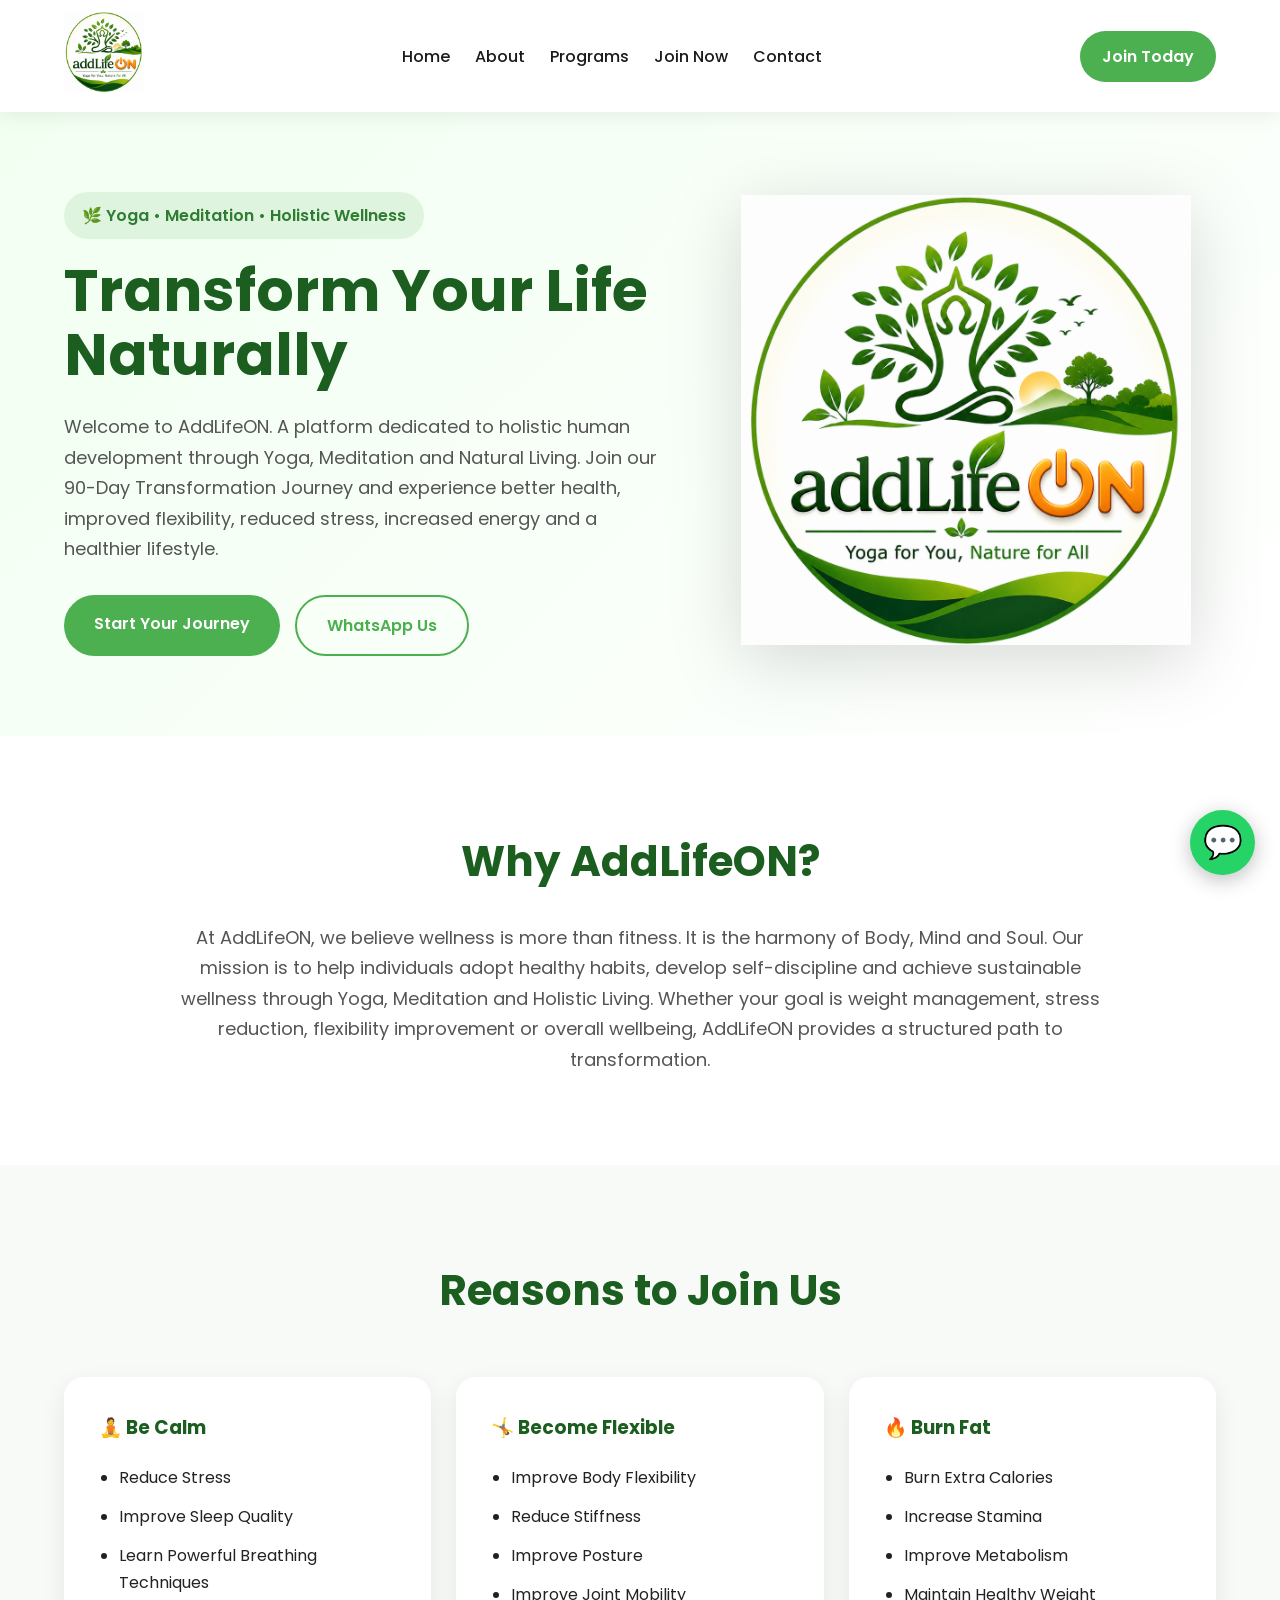
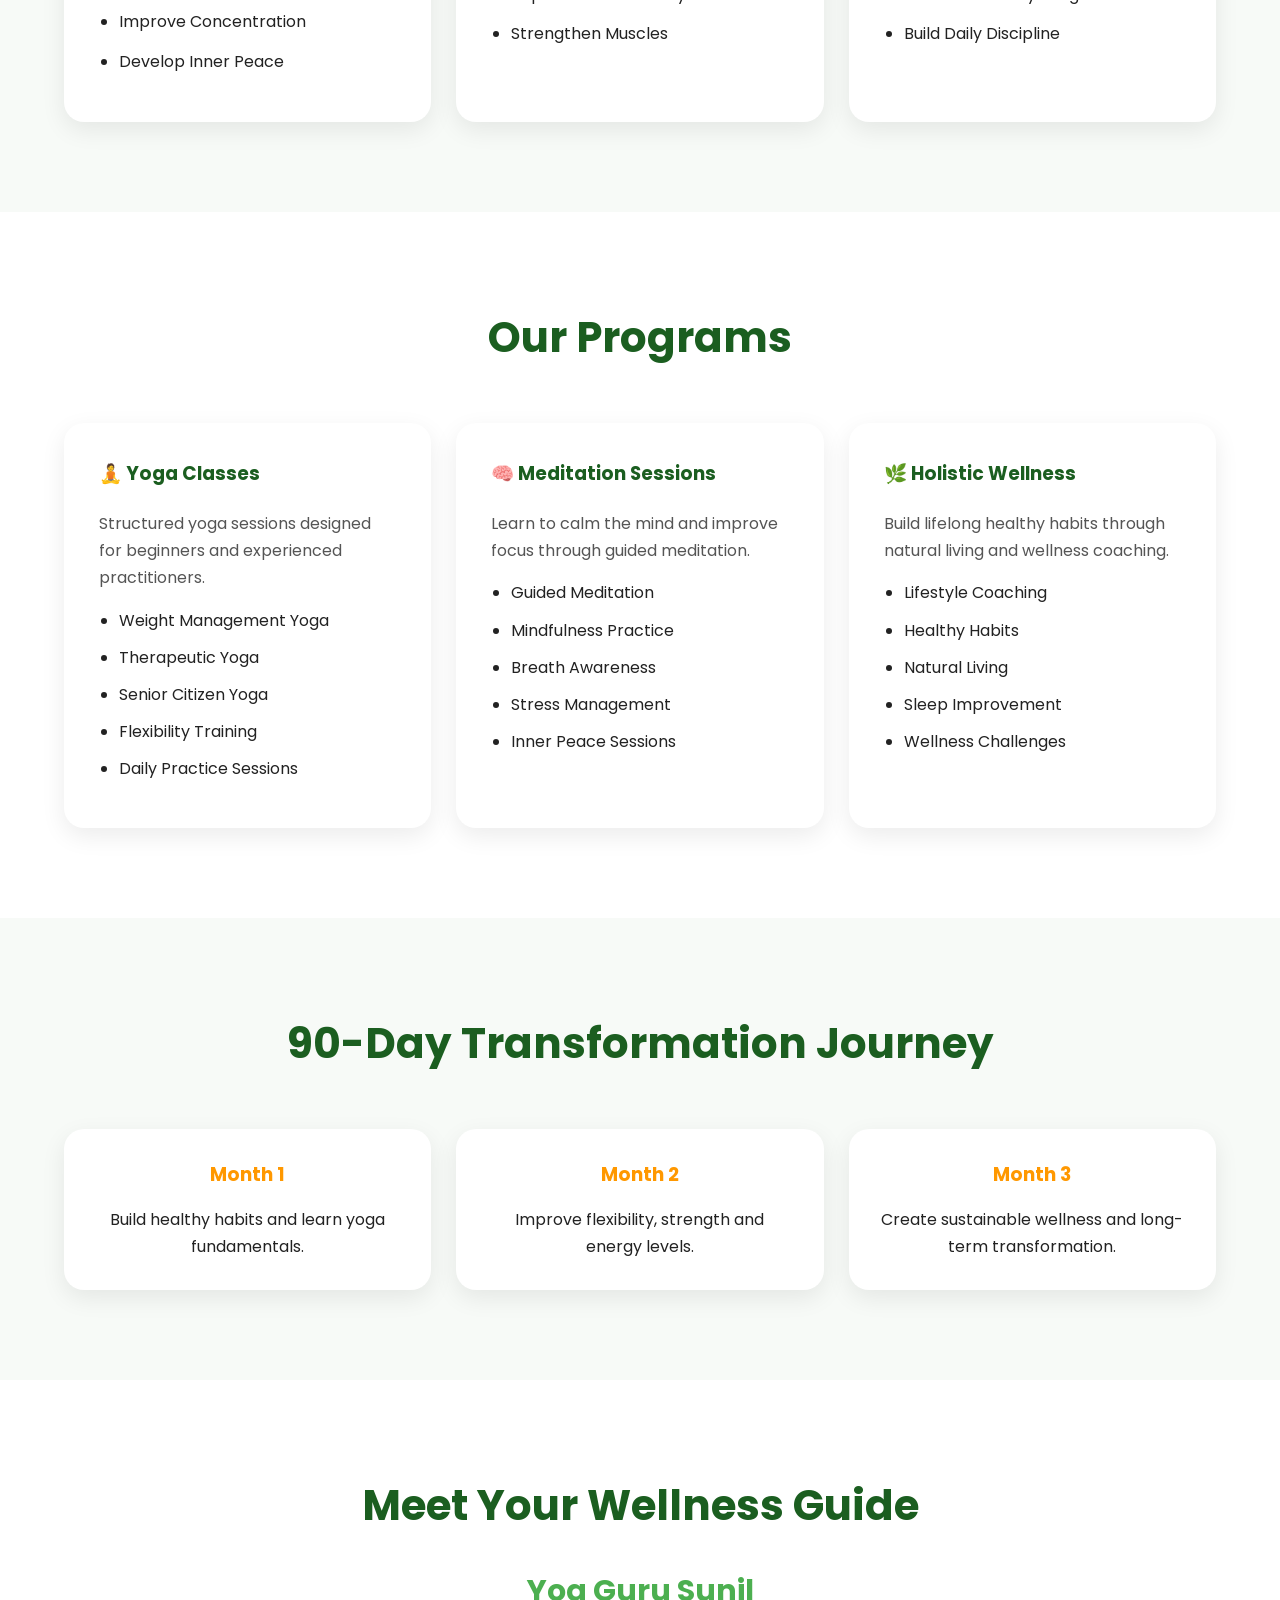
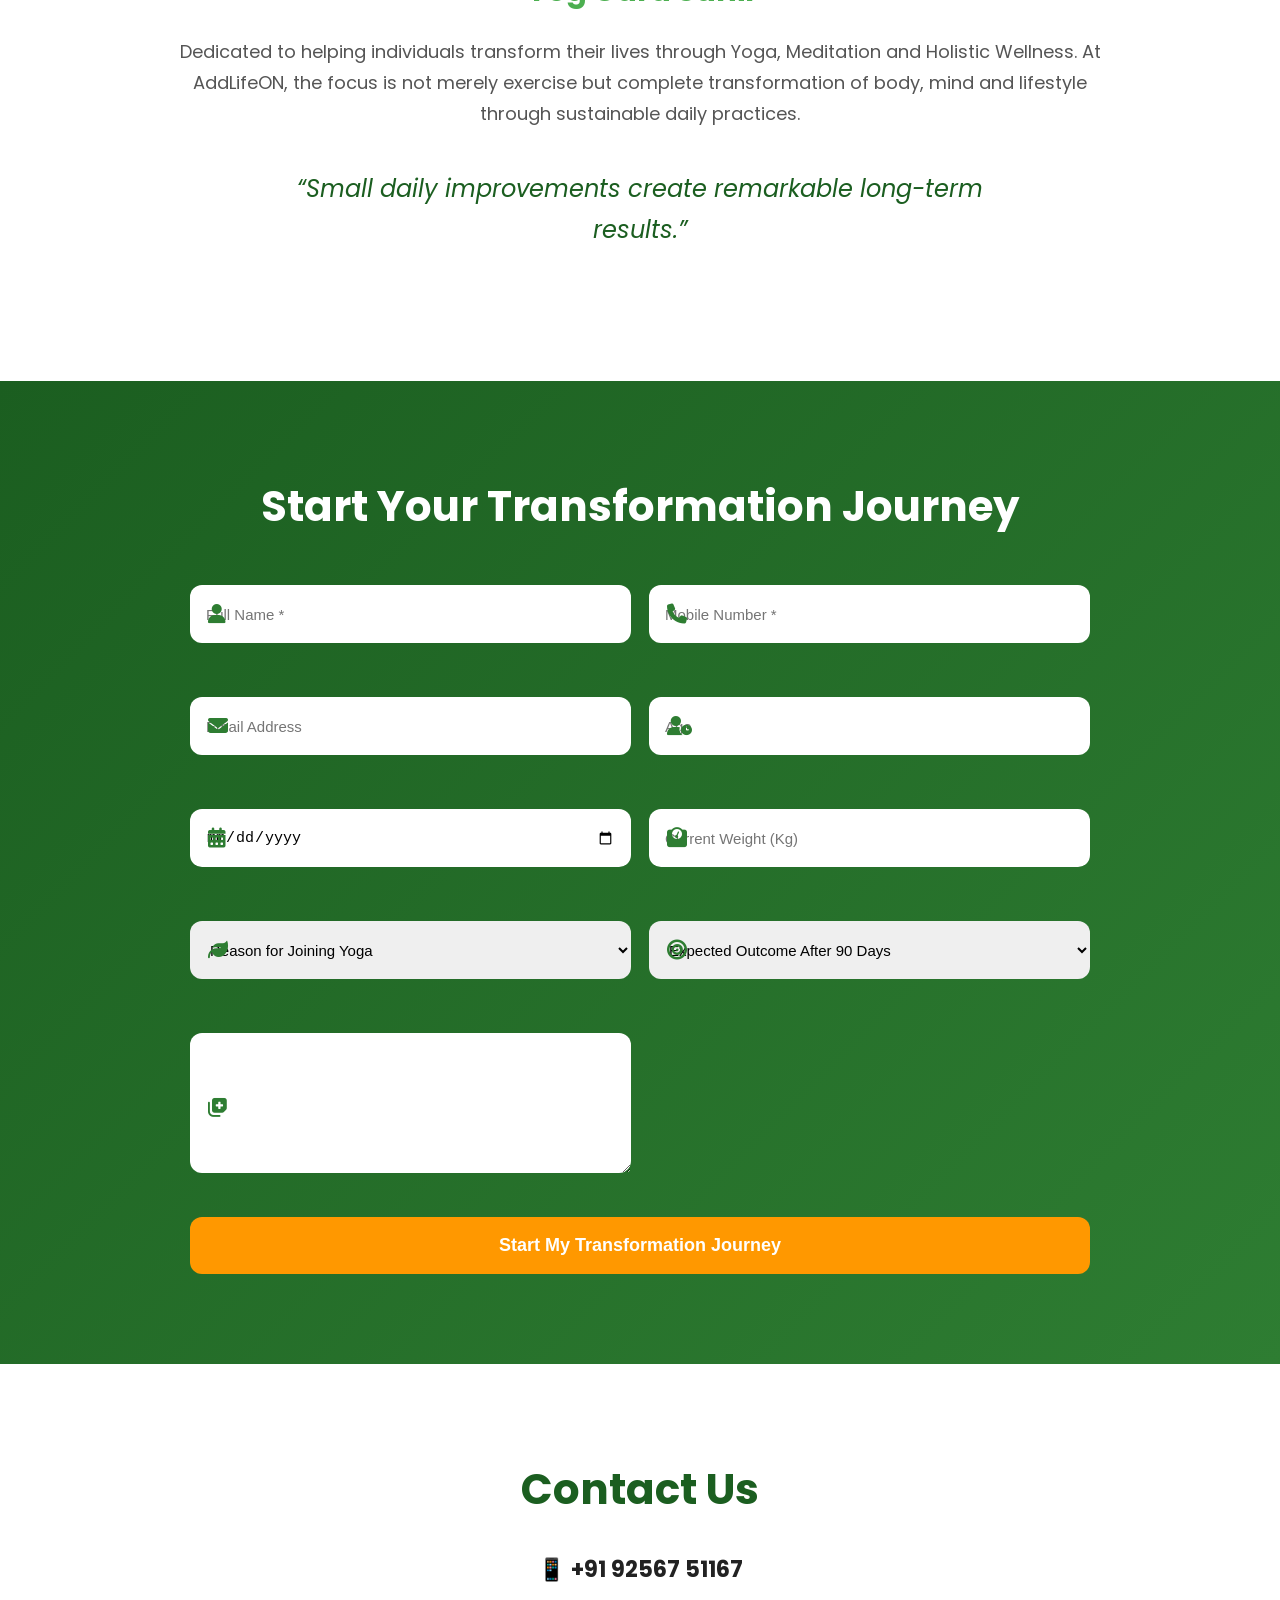
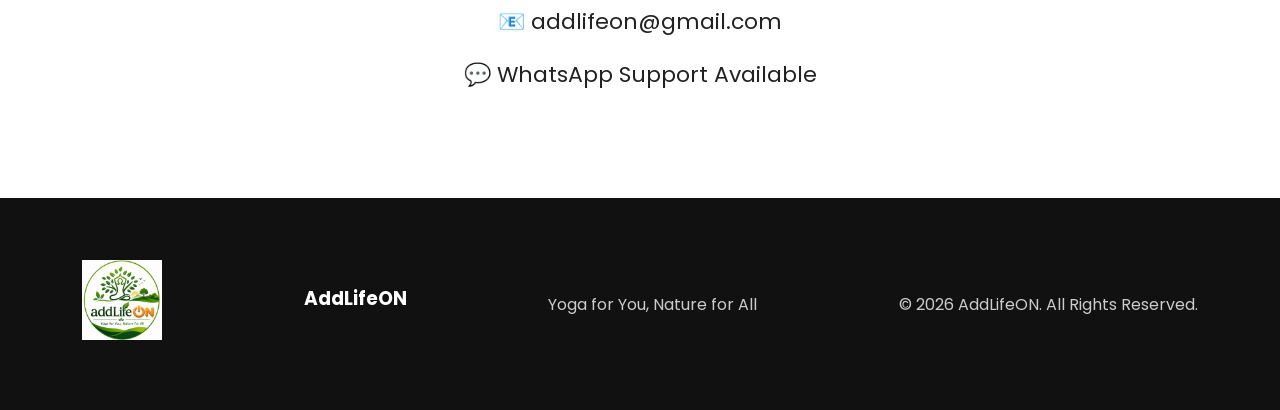
==== index.html @ a1bb0c4f "Add files via upload" ====
<!DOCTYPE html>
<html lang="en">

<head>

<meta charset="UTF-8">
<meta name="viewport" content="width=device-width, initial-scale=1.0">

<title>AddLifeON | Transform Your Life Naturally</title>

<meta name="description"
content="Yoga, Meditation and Holistic Wellness Programs. Join AddLifeON and start your 90-Day Transformation Journey.">

<meta name="keywords"
content="Yoga Classes, Meditation, Holistic Wellness, Online Yoga, AddLifeON">

<link rel="stylesheet" href="style.css">

<link rel="preconnect" href="https://fonts.googleapis.com">

<link href="https://fonts.googleapis.com/css2?family=Poppins:wght@300;400;500;600;700&display=swap"
rel="stylesheet">

<link rel="manifest" href="manifest.json">

<meta name="theme-color" content="#2e7d32">

<link rel="icon" href="icons/favicon.ico">
<link rel="icon" type="image/png" sizes="32x32" href="icons/favicon-32.png">
<link rel="apple-touch-icon" href="icons/icon-192.png">
<link rel="manifest" href="manifest.json">
<meta name="theme-color" content="#2E7D32">
<link rel="stylesheet"
href="https://cdnjs.cloudflare.com/ajax/libs/font-awesome/6.5.2/css/all.min.css">

</head>

<body>

<!-- HEADER -->

<header>

<div class="container nav-container">

<div class="logo">
<img src="logo.png" alt="AddLifeON Logo">
</div>

<nav>

<a href="#home">Home</a>
<a href="#about">About</a>
<a href="#programs">Programs</a>
<a href="#join">Join Now</a>
<a href="#contact">Contact</a>

</nav>

<a href="#join" class="join-btn">
Join Today
</a>

</div>

</header>

<!-- HERO -->

<section class="hero" id="home">

<div class="container hero-grid">

<div>

<div class="hero-badge">
🌿 Yoga • Meditation • Holistic Wellness
</div>

<h1>
Transform Your Life Naturally
</h1>

<p>

Welcome to AddLifeON.

A platform dedicated to holistic human development through Yoga, Meditation and Natural Living.

Join our 90-Day Transformation Journey and experience better health, improved flexibility, reduced stress, increased energy and a healthier lifestyle.

</p>

<div class="hero-buttons">

<a href="#join" class="primary-btn">
Start Your Journey
</a>

<a href="https://wa.me/919256751167"
target="_blank"
class="secondary-btn">

WhatsApp Us

</a>

</div>

</div>

<div class="hero-logo">

<img src="logo.png"
alt="AddLifeON">

</div>

</div>

</section>

<!-- ABOUT -->

<section class="section" id="about">

<div class="container">

<h2 class="section-title">
Why AddLifeON?
</h2>

<p class="section-text">

At AddLifeON, we believe wellness is more than fitness.

It is the harmony of Body, Mind and Soul.

Our mission is to help individuals adopt healthy habits, develop self-discipline and achieve sustainable wellness through Yoga, Meditation and Holistic Living.

Whether your goal is weight management, stress reduction, flexibility improvement or overall wellbeing, AddLifeON provides a structured path to transformation.

</p>

</div>

</section>

<!-- BENEFITS -->

<section class="section bg-light">

<div class="container">

<h2 class="section-title">
Reasons to Join Us
</h2>

<div class="benefit-grid">

<div class="benefit-card">

<h3>🧘 Be Calm</h3>

<ul>

<li>Reduce Stress</li>

<li>Improve Sleep Quality</li>

<li>Learn Powerful Breathing Techniques</li>

<li>Improve Concentration</li>

<li>Develop Inner Peace</li>

</ul>

</div>

<div class="benefit-card">

<h3>🤸 Become Flexible</h3>

<ul>

<li>Improve Body Flexibility</li>

<li>Reduce Stiffness</li>

<li>Improve Posture</li>

<li>Improve Joint Mobility</li>

<li>Strengthen Muscles</li>

</ul>

</div>

<div class="benefit-card">

<h3>🔥 Burn Fat</h3>

<ul>

<li>Burn Extra Calories</li>

<li>Increase Stamina</li>

<li>Improve Metabolism</li>

<li>Maintain Healthy Weight</li>

<li>Build Daily Discipline</li>

</ul>

</div>

</div>

</div>

</section>

<!-- PROGRAMS -->

<section class="section" id="programs">

<div class="container">

<h2 class="section-title">
Our Programs
</h2>

<div class="program-grid">

<div class="program-card">

<h3>🧘 Yoga Classes</h3>

<p>

Structured yoga sessions designed for beginners and experienced practitioners.

</p>

<ul>

<li>Weight Management Yoga</li>

<li>Therapeutic Yoga</li>

<li>Senior Citizen Yoga</li>

<li>Flexibility Training</li>

<li>Daily Practice Sessions</li>

</ul>

</div>

<div class="program-card">

<h3>🧠 Meditation Sessions</h3>

<p>

Learn to calm the mind and improve focus through guided meditation.

</p>

<ul>

<li>Guided Meditation</li>

<li>Mindfulness Practice</li>

<li>Breath Awareness</li>

<li>Stress Management</li>

<li>Inner Peace Sessions</li>

</ul>

</div>

<div class="program-card">

<h3>🌿 Holistic Wellness</h3>

<p>

Build lifelong healthy habits through natural living and wellness coaching.

</p>

<ul>

<li>Lifestyle Coaching</li>

<li>Healthy Habits</li>

<li>Natural Living</li>

<li>Sleep Improvement</li>

<li>Wellness Challenges</li>

</ul>

</div>

</div>

</div>

</section>

<!-- JOURNEY -->

<section class="section bg-light">

<div class="container">

<h2 class="section-title">
90-Day Transformation Journey
</h2>

<div class="journey">

<div>
<h3>Month 1</h3>
<p>Build healthy habits and learn yoga fundamentals.</p>
</div>

<div>
<h3>Month 2</h3>
<p>Improve flexibility, strength and energy levels.</p>
</div>

<div>
<h3>Month 3</h3>
<p>Create sustainable wellness and long-term transformation.</p>
</div>

</div>

</div>

</section>

<!-- FOUNDER -->

<section class="section">

<div class="container">

<h2 class="section-title">
Meet Your Wellness Guide
</h2>

<h3 class="founder-name">
Yog Guru Sunil
</h3>

<p class="section-text">

Dedicated to helping individuals transform their lives through Yoga, Meditation and Holistic Wellness.

At AddLifeON, the focus is not merely exercise but complete transformation of body, mind and lifestyle through sustainable daily practices.

</p>

<blockquote>

“Small daily improvements create remarkable long-term results.”

</blockquote>

</div>

</section>

<!-- FORM -->

<section class="section form-section" id="join">

<div class="container">

<h2 class="section-title white">
Start Your Transformation Journey
</h2>

<form id="joinForm">
<div class="input-group">

    <i class="fa-solid fa-user"></i>

    <input
        type="text"
        id="name"
        placeholder="Full Name *"
        required>

</div>


<div class="input-group">

    <i class="fa-solid fa-phone"></i>

    <input
        type="tel"
        id="mobile"
        placeholder="Mobile Number *"
        required>

</div>

<div class="input-group">

    <i class="fa-solid fa-envelope"></i>

    <input
        type="email"
        id="email"
        placeholder="Email Address">

</div>

<div class="input-group">

    <i class="fa-solid fa-user-clock"></i>

    <input
        type="number"
        id="age"
        placeholder="Age">

</div>

<div class="input-group">

    <i class="fa-solid fa-calendar-days"></i>

    <input
        type="date"
        id="dob">

</div>

<div class="input-group">

    <i class="fa-solid fa-weight-scale"></i>

    <input
        type="number"
        id="weight"
        placeholder="Current Weight (Kg)">

</div>
<div class="input-group">

    <i class="fa-solid fa-leaf"></i>
<select>
<option>Reason for Joining Yoga</option>
<option>Weight Loss</option>
<option>Stress Relief</option>
<option>Improve Sleep</option>
<option>Improve Flexibility</option>
<option>Meditation</option>
<option>General Fitness</option>
</select>

</div>

<div class="input-group">

    <i class="fa-solid fa-bullseye"></i>

<select>
<option>Expected Outcome After 90 Days</option>
<option>Weight Loss</option>
<option>Better Sleep</option>
<option>Reduce Stress</option>
<option>Improve Fitness</option>
<option>Improve Flexibility</option>
<option>Healthy Lifestyle</option>
</select>

</div>
<div class="input-group">

    <i class="fa-solid fa-notes-medical"></i>

    <textarea></textarea>

</div>

<button type="submit">

Start My Transformation Journey

</button>

</form>

</div>

</section>

<!-- CONTACT -->

<section class="section" id="contact">

<div class="container">

<h2 class="section-title">
Contact Us
</h2>

<div class="contact-box">

<p>
📱 <strong>+91 92567 51167</strong>
</p>

<p>
📧 addlifeon@gmail.com
</p>

<p>
💬 WhatsApp Support Available
</p>

</div>

</div>

</section>

<!-- FOOTER -->

<footer>

<div class="container nav-container">

<div class="logo">
<img src="logo.png" alt="AddLifeON Logo">
</div>

<h3>AddLifeON</h3>

<p>
Yoga for You, Nature for All
</p>

<p>
© 2026 AddLifeON. All Rights Reserved.
</p>

</div>

</footer>

<!-- WHATSAPP -->

<a href="https://wa.me/919256751167"
target="_blank"
class="whatsapp-btn">

💬

</a>
<script src="script.js"></script>
</body>

</html>
---- style.css ----
/* ===========================
   AddLifeON Premium Website
   =========================== */

*{
    margin:0;
    padding:0;
    box-sizing:border-box;
}

html{
    scroll-behavior:smooth;
}

body{
    font-family:'Poppins',sans-serif;
    color:#222;
    background:#ffffff;
    line-height:1.7;
}

.container{
    width:90%;
    max-width:1200px;
    margin:auto;
}

/* ===========================
   HEADER
   =========================== */

header{
    position:sticky;
    top:0;
    z-index:999;
    background:#ffffff;
    box-shadow:0 2px 20px rgba(0,0,0,.08);
}

.nav-container{
    display:flex;
    justify-content:space-between;
    align-items:center;
    padding:12px 0;
}

.logo img{
    height:80px;
    width:auto;
}

nav{
    display:flex;
    gap:25px;
}

nav a{
    text-decoration:none;
    color:#1b1b1b;
    font-weight:500;
    transition:.3s;
}

nav a:hover{
    color:#4caf50;
}

.join-btn{
    background:#4caf50;
    color:#fff;
    text-decoration:none;
    padding:12px 22px;
    border-radius:50px;
    font-weight:600;
    transition:.3s;
}

.join-btn:hover{
    background:#2e7d32;
}

/* ===========================
   HERO
   =========================== */

.hero{
    padding:80px 0;
    background:linear-gradient(
        135deg,
        #f1fff1 0%,
        #ffffff 100%
    );
}

.hero-grid{
    display:grid;
    grid-template-columns:1.2fr 1fr;
    gap:50px;
    align-items:center;
}

.hero-badge{
    display:inline-block;
    background:#dff4df;
    color:#2e7d32;
    padding:10px 18px;
    border-radius:50px;
    font-weight:600;
    margin-bottom:20px;
}

.hero h1{
    font-size:58px;
    line-height:1.1;
    color:#1b5e20;
    margin-bottom:25px;
}

.hero p{
    font-size:18px;
    margin-bottom:30px;
    color:#555;
}

.hero-buttons{
    display:flex;
    gap:15px;
    flex-wrap:wrap;
}

.primary-btn{
    background:#4caf50;
    color:white;
    text-decoration:none;
    padding:15px 30px;
    border-radius:50px;
    font-weight:600;
}

.primary-btn:hover{
    background:#2e7d32;
}

.secondary-btn{
    border:2px solid #4caf50;
    color:#4caf50;
    text-decoration:none;
    padding:15px 30px;
    border-radius:50px;
    font-weight:600;
}

.secondary-btn:hover{
    background:#4caf50;
    color:white;
}

.hero-logo{
    text-align:center;
}

.hero-logo img{
    max-width:450px;
    width:100%;
    height:auto;
    filter:drop-shadow(0 15px 35px rgba(0,0,0,.15));
}

/* ===========================
   SECTIONS
   =========================== */

.section{
    padding:90px 0;
}

.bg-light{
    background:#f7faf7;
}

.section-title{
    text-align:center;
    font-size:42px;
    color:#1b5e20;
    margin-bottom:25px;
}

.section-text{
    max-width:950px;
    margin:auto;
    text-align:center;
    font-size:18px;
    color:#555;
}

/* ===========================
   BENEFITS
   =========================== */

.benefit-grid{
    display:grid;
    grid-template-columns:repeat(3,1fr);
    gap:25px;
    margin-top:50px;
}

.benefit-card{
    background:white;
    padding:35px;
    border-radius:20px;
    box-shadow:0 8px 25px rgba(0,0,0,.08);
    transition:.3s;
}

.benefit-card:hover{
    transform:translateY(-8px);
}

.benefit-card h3{
    color:#1b5e20;
    margin-bottom:20px;
}

.benefit-card ul{
    padding-left:20px;
}

.benefit-card li{
    margin-bottom:12px;
}

/* ===========================
   PROGRAMS
   =========================== */

.program-grid{
    display:grid;
    grid-template-columns:repeat(3,1fr);
    gap:25px;
    margin-top:50px;
}

.program-card{
    background:white;
    padding:35px;
    border-radius:20px;
    box-shadow:0 8px 25px rgba(0,0,0,.08);
}

.program-card h3{
    color:#1b5e20;
    margin-bottom:20px;
}

.program-card p{
    color:#555;
    margin-bottom:15px;
}

.program-card ul{
    padding-left:20px;
}

.program-card li{
    margin-bottom:10px;
}

/* ===========================
   JOURNEY
   =========================== */

.journey{
    display:grid;
    grid-template-columns:repeat(3,1fr);
    gap:25px;
    margin-top:50px;
}

.journey div{
    background:white;
    padding:30px;
    border-radius:20px;
    text-align:center;
    box-shadow:0 8px 25px rgba(0,0,0,.08);
}

.journey h3{
    color:#ff9800;
    margin-bottom:15px;
}

/* ===========================
   FOUNDER
   =========================== */

.founder-name{
    text-align:center;
    color:#4caf50;
    font-size:30px;
    margin-bottom:20px;
}

blockquote{
    max-width:700px;
    margin:40px auto;
    text-align:center;
    font-size:24px;
    font-style:italic;
    color:#1b5e20;
}

/* ===========================
   FORM
   =========================== */

.form-section{
    background:
    linear-gradient(
    135deg,
    #1b5e20,
    #2e7d32
    );
}

.white{
    color:white;
}

#joinForm{
    max-width:900px;
    margin:auto;
    display:grid;
    grid-template-columns:1fr 1fr;
    gap:18px;
}

#joinForm input,
#joinForm select,
#joinForm textarea{
    width:100%;
    padding:16px;
    border:none;
    border-radius:12px;
    font-size:15px;
}

#joinForm textarea{
    grid-column:1 / 3;
}

#joinForm button{
    grid-column:1 / 3;
    padding:18px;
    background:#ff9800;
    color:white;
    border:none;
    border-radius:12px;
    font-size:18px;
    font-weight:600;
    cursor:pointer;
    transition:.3s;
}

#joinForm button:hover{
    background:#f57c00;
}

/* ===========================
   CONTACT
   =========================== */

.contact-box{
    text-align:center;
    font-size:22px;
}

.contact-box p{
    margin-bottom:15px;
}

/* ===========================
   FOOTER
   =========================== */

footer{
    background:#111;
    color:white;
    text-align:center;
    padding:50px 20px;
}

.footer-logo{
    height:120px;
    margin-bottom:15px;
}

footer h3{
    margin-bottom:10px;
}

footer p{
    color:#ccc;
}

/* ===========================
   WHATSAPP
   =========================== */

.whatsapp-btn{
    position:fixed;
    bottom:25px;
    right:25px;
    width:65px;
    height:65px;
    border-radius:50%;
    background:#25D366;
    color:white;
    text-decoration:none;
    display:flex;
    justify-content:center;
    align-items:center;
    font-size:32px;
    box-shadow:0 5px 20px rgba(0,0,0,.25);
    z-index:9999;
}

/* ===========================
   MOBILE
   =========================== */

@media(max-width:992px){

.hero-grid{
    grid-template-columns:1fr;
    text-align:center;
}

.hero h1{
    font-size:42px;
}

.hero-buttons{
    justify-content:center;
}

.program-grid,
.benefit-grid,
.journey{
    grid-template-columns:1fr;
}

}

@media(max-width:768px){

.logo img{
    height:60px;
}

nav{
    display:none;
}

.join-btn{
    display:none;
}

.section-title{
    font-size:32px;
}

.hero{
    padding:50px 0;
}

.hero h1{
    font-size:34px;
}

.hero p{
    font-size:16px;
}

#joinForm{
    grid-template-columns:1fr;
}

#joinForm textarea,
#joinForm button{
    grid-column:auto;
}

.footer-logo{
    height:90px;
}

.contact-box{
    font-size:18px;
}

.whatsapp-btn{
    width:55px;
    height:55px;
    font-size:26px;
}

}
/* Scroll Animation */

.benefit-card,
.program-card,
.journey div{

    opacity:1;
    transform:none;

    transition:
    all .8s ease;

}

.show{

    opacity:1 !important;
    transform:translateY(0px) !important;

}
.benefit-card,
.program-card,
.journey div{
    opacity:1;
    transform:none;
}
.input-group{
    position:relative;
    margin:18px 0;
}

.input-group i{
    position:absolute;
    left:20px;
    top:50%;
    transform:translateY(-50%);
    color:#2E7D32;
    font-size:18px;
    z-index:5;
}

.input-group input,
.input-group select{
    width:100%;
    height:58px;
    padding-left:60px;
    padding-right:18px;
    border-radius:14px;
    border:none;
    outline:none;
    font-size:17px;
}

.input-group textarea{
    width:100%;
    min-height:140px;
    padding:18px 18px 18px 60px;
    border-radius:14px;
    border:none;
    resize:vertical;
}
.form-row{

display:grid;

grid-template-columns:1fr 1fr;

gap:20px;

}

@media(max-width:768px){

.form-row{

grid-template-columns:1fr;

}

}
button{

background:linear-gradient(90deg,#2E7D32,#66BB6A);

color:white;

font-size:22px;

font-weight:bold;

padding:20px;

border:none;

border-radius:60px;

cursor:pointer;

transition:.3s;

}

button:hover{

transform:translateY(-3px);

box-shadow:0 20px 40px rgba(0,0,0,.2);

}
.input-group{

position:relative;

margin:18px 0;

}

.input-group i{

position:absolute;

left:18px;

top:50%;

transform:translateY(-50%);

color:#2E7D32;

font-size:20px;

}

.input-group input,
.input-group select{

padding-left:55px;

}

.input-group textarea{

padding-left:55px;

padding-top:18px;

}
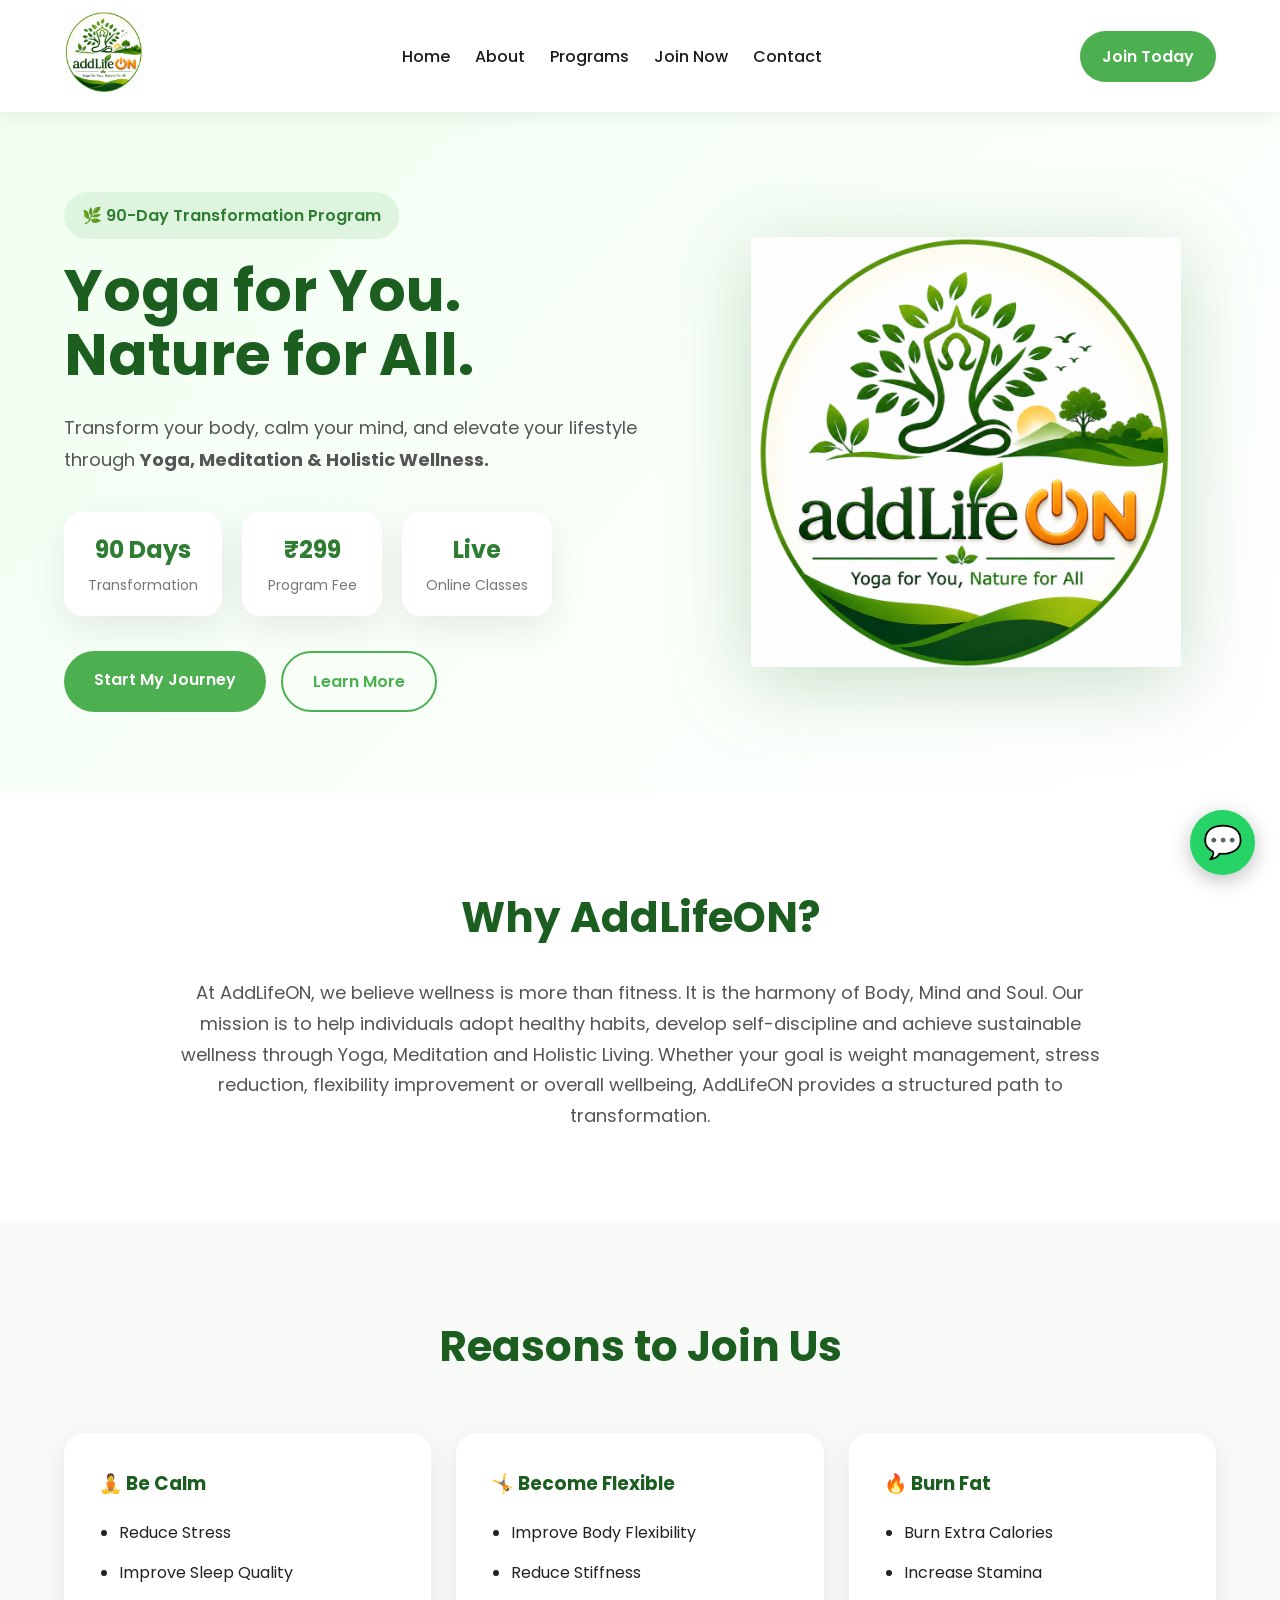
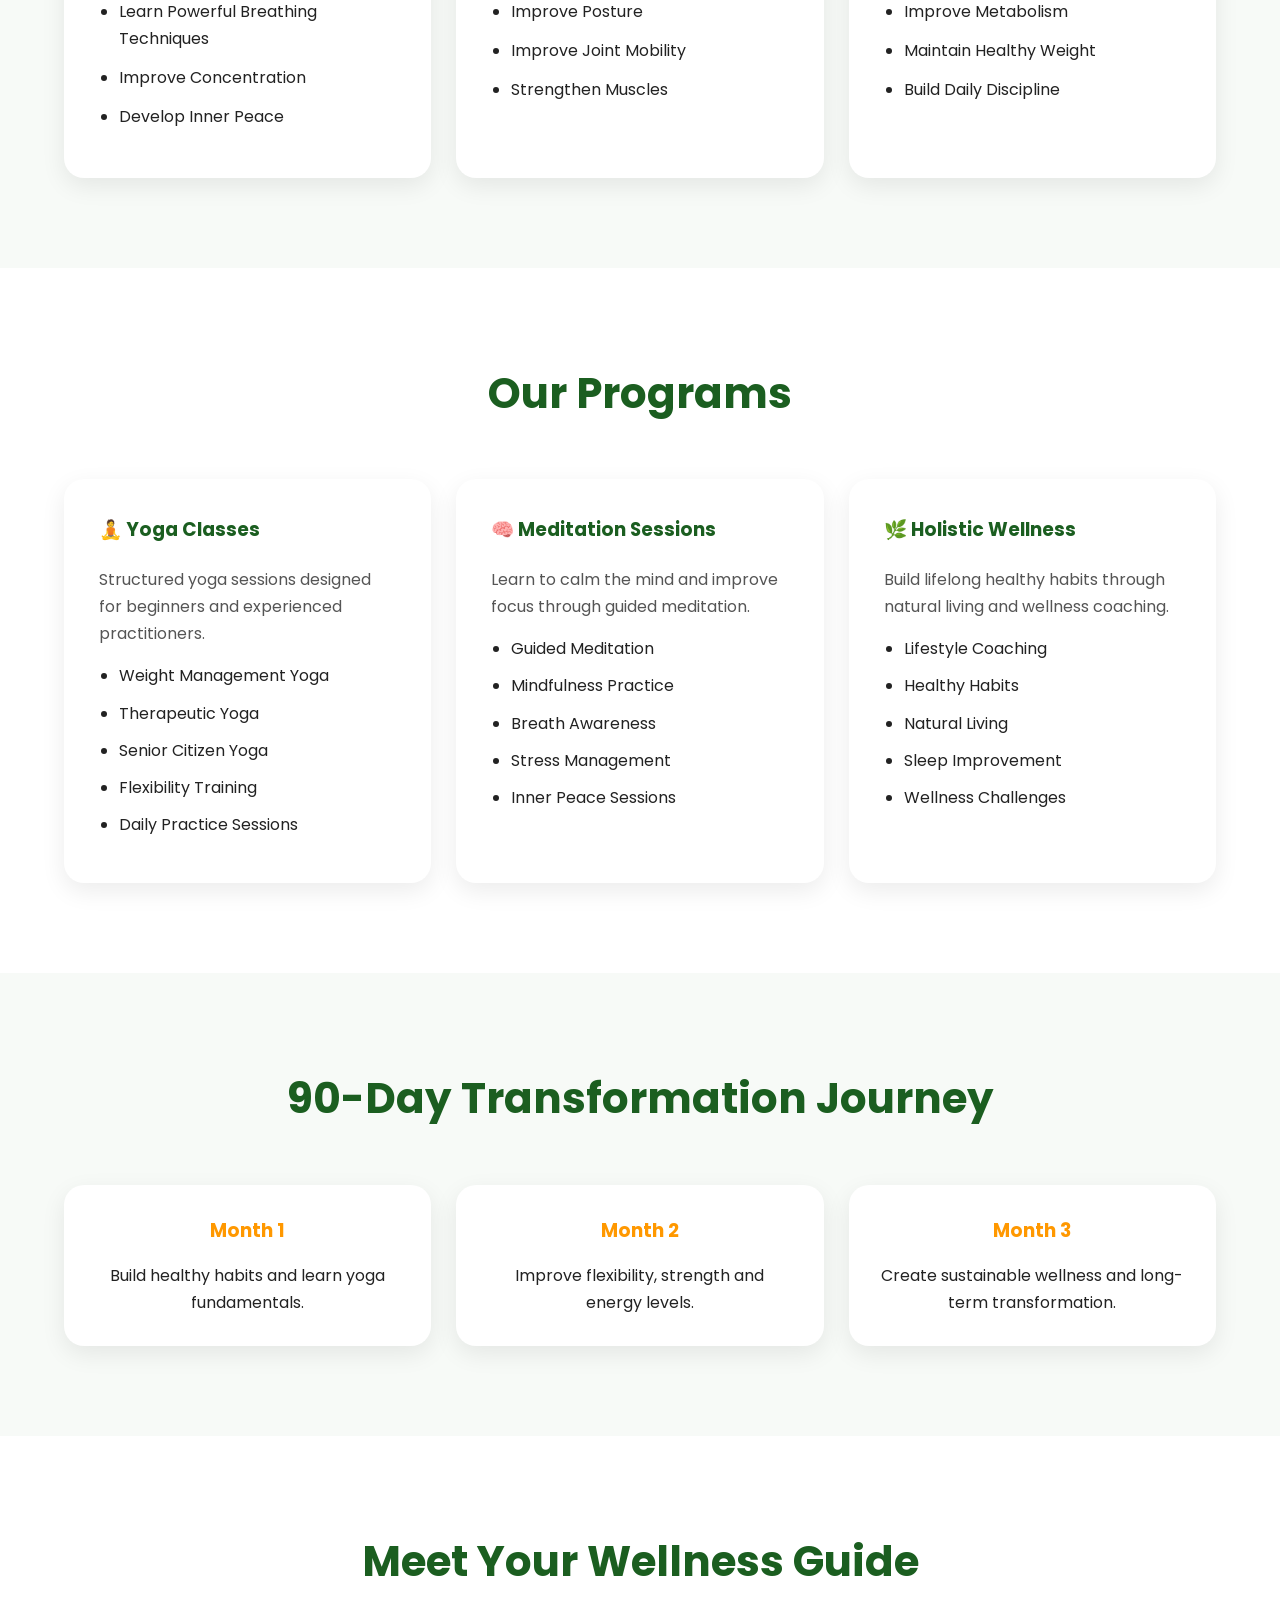
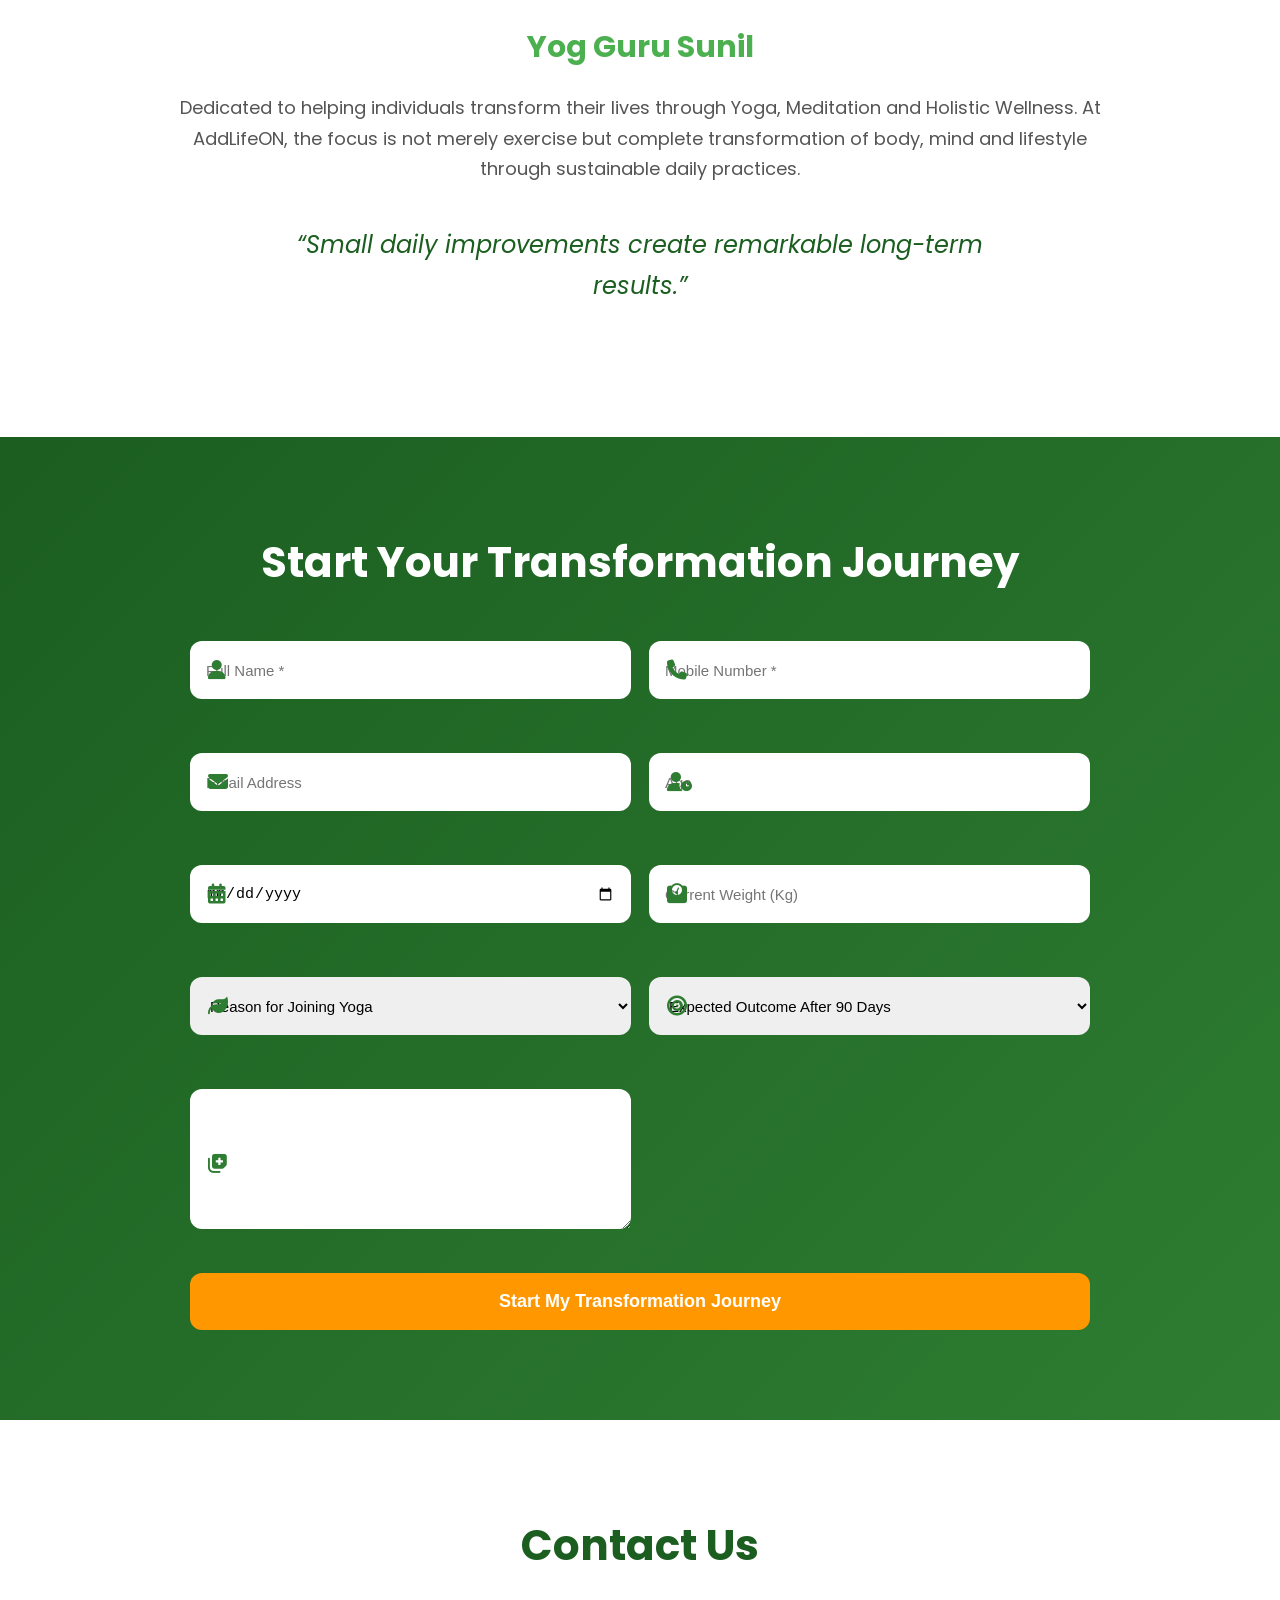
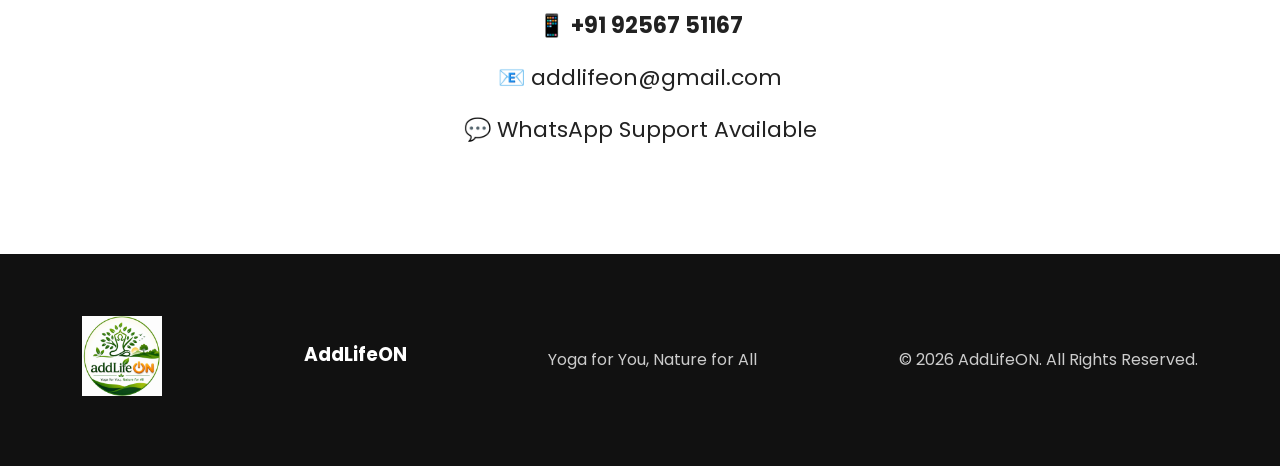
==== commit 086e445c: "Add files via upload" ====
--- a/index.html
+++ b/index.html
@@ -67,56 +67,68 @@
 
 <!-- HERO -->
 
+<!-- HERO -->
 <section class="hero" id="home">
 
-<div class="container hero-grid">
-
-<div>
-
-<div class="hero-badge">
-🌿 Yoga • Meditation • Holistic Wellness
-</div>
-
-<h1>
-Transform Your Life Naturally
-</h1>
-
-<p>
-
-Welcome to AddLifeON.
-
-A platform dedicated to holistic human development through Yoga, Meditation and Natural Living.
-
-Join our 90-Day Transformation Journey and experience better health, improved flexibility, reduced stress, increased energy and a healthier lifestyle.
-
-</p>
-
-<div class="hero-buttons">
-
-<a href="#join" class="primary-btn">
-Start Your Journey
-</a>
-
-<a href="https://wa.me/919256751167"
-target="_blank"
-class="secondary-btn">
-
-WhatsApp Us
-
-</a>
-
-</div>
-
-</div>
-
-<div class="hero-logo">
-
-<img src="logo.png"
-alt="AddLifeON">
-
-</div>
-
-</div>
+    <div class="container hero-grid">
+
+        <div class="hero-content">
+
+            <span class="hero-badge">
+                🌿 90-Day Transformation Program
+            </span>
+
+            <h1>
+                Yoga for You.<br>
+                Nature for All.
+            </h1>
+
+            <p class="hero-subtitle">
+                Transform your body, calm your mind, and elevate your lifestyle through
+                <strong>Yoga, Meditation & Holistic Wellness.</strong>
+            </p>
+
+            <div class="hero-highlights">
+
+                <div class="highlight-card">
+                    <strong>90 Days</strong>
+                    <span>Transformation</span>
+                </div>
+
+                <div class="highlight-card">
+                    <strong>₹299</strong>
+                    <span>Program Fee</span>
+                </div>
+
+                <div class="highlight-card">
+                    <strong>Live</strong>
+                    <span>Online Classes</span>
+                </div>
+
+            </div>
+
+            <div class="hero-buttons">
+
+                <a href="#join" class="primary-btn">
+                    Start My Journey
+                </a>
+
+                <a href="#about" class="secondary-btn">
+                    Learn More
+                </a>
+
+            </div>
+
+        </div>
+
+        <div class="hero-image">
+
+            <img src="logo.png"
+                 alt="AddLifeON Logo">
+
+        </div>
+
+    </div>
 
 </section>
 
--- a/style.css
+++ b/style.css
@@ -651,4 +651,97 @@
 
 padding-top:18px;
 
+}
+/* ==========================================
+   HERO V2.1
+========================================== */
+
+.hero-subtitle{
+    font-size:1.15rem;
+    color:#555;
+    margin:25px 0;
+    line-height:1.8;
+}
+
+.hero-highlights{
+
+    display:flex;
+    gap:20px;
+    flex-wrap:wrap;
+    margin:35px 0;
+
+}
+
+.highlight-card{
+
+    background:#fff;
+    border-radius:18px;
+    padding:18px 24px;
+    box-shadow:0 12px 35px rgba(0,0,0,.08);
+
+    min-width:140px;
+
+    text-align:center;
+
+    transition:.35s;
+
+}
+
+.highlight-card:hover{
+
+    transform:translateY(-8px);
+
+}
+
+.highlight-card strong{
+
+    display:block;
+
+    font-size:24px;
+
+    color:#2E7D32;
+
+}
+
+.highlight-card span{
+
+    font-size:14px;
+
+    color:#777;
+
+}
+
+.hero-image{
+
+    display:flex;
+
+    justify-content:center;
+
+    align-items:center;
+
+}
+
+.hero-image img{
+
+    width:100%;
+    max-width:430px;
+
+    filter:drop-shadow(0 15px 40px rgba(46,125,50,.25));
+
+}
+
+@media(max-width:768px){
+
+.hero-highlights{
+
+justify-content:center;
+
+}
+
+.highlight-card{
+
+flex:1 1 40%;
+
+}
+
 }
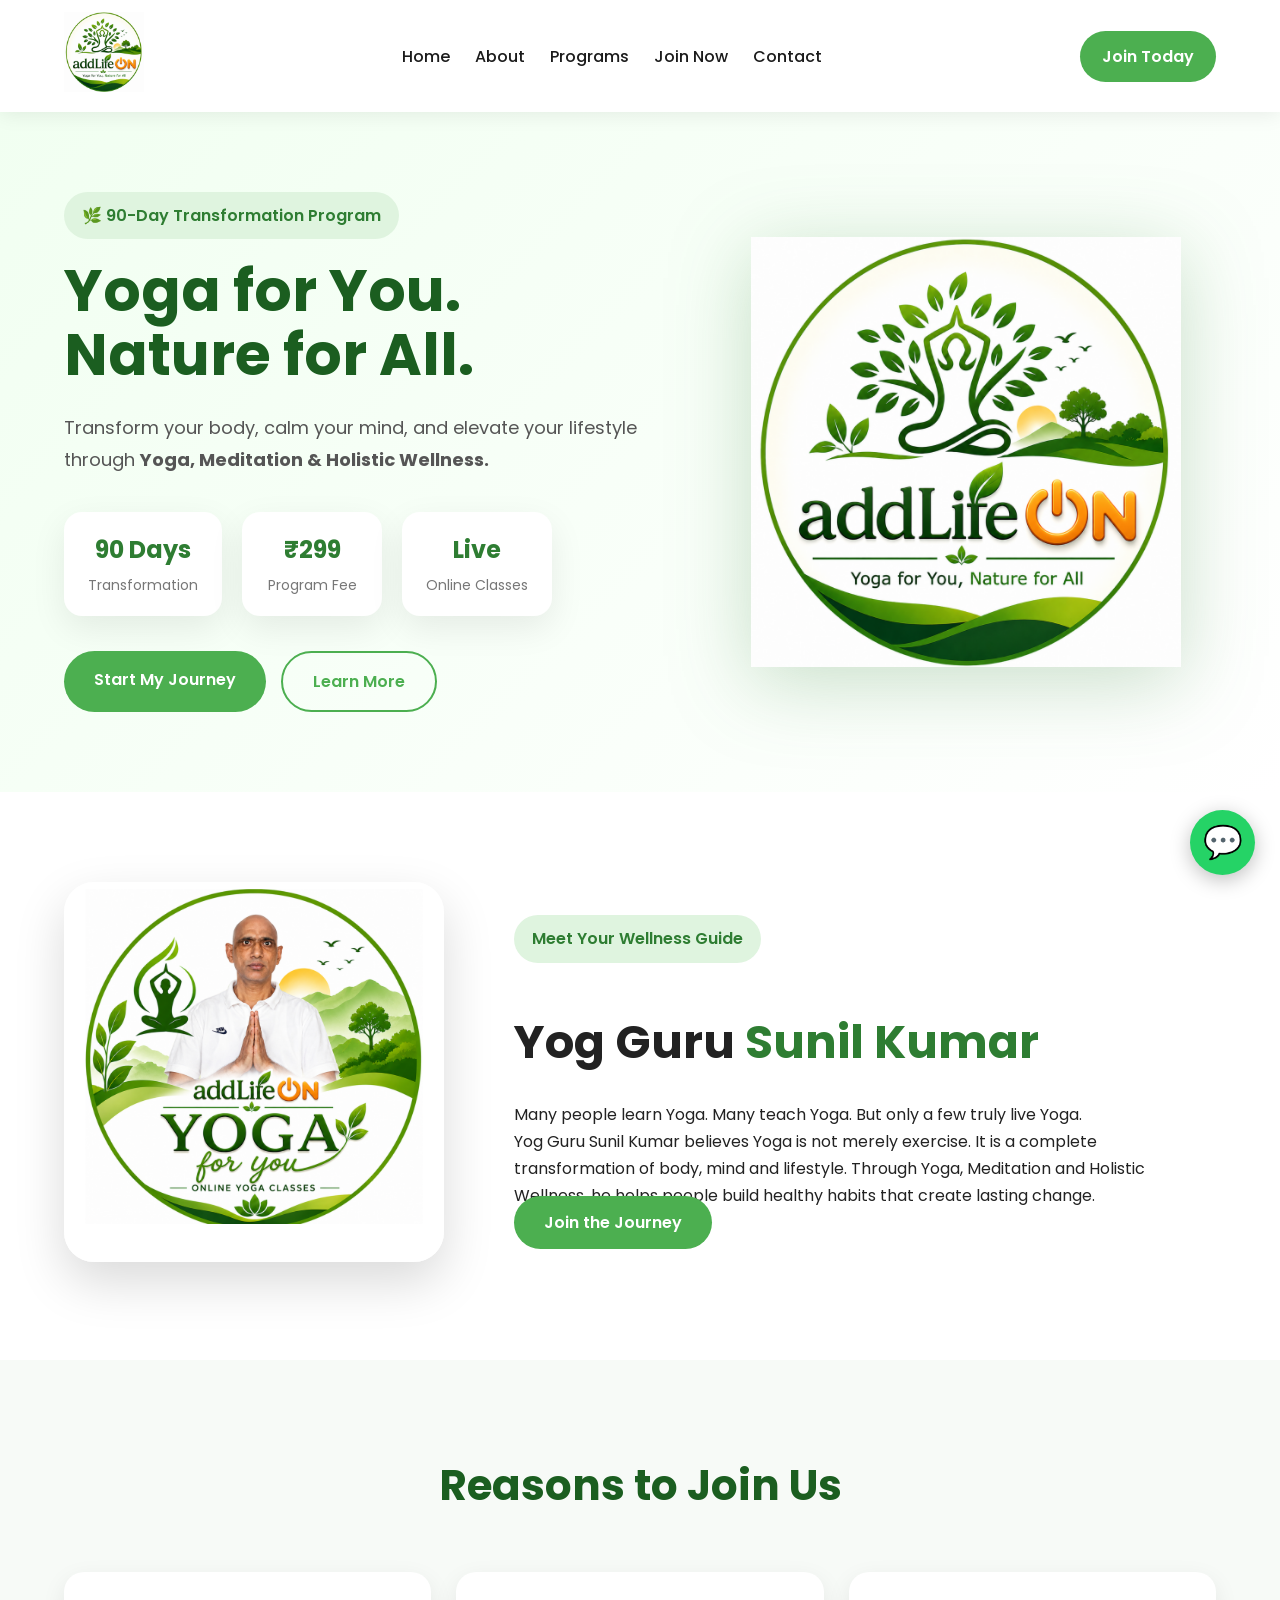
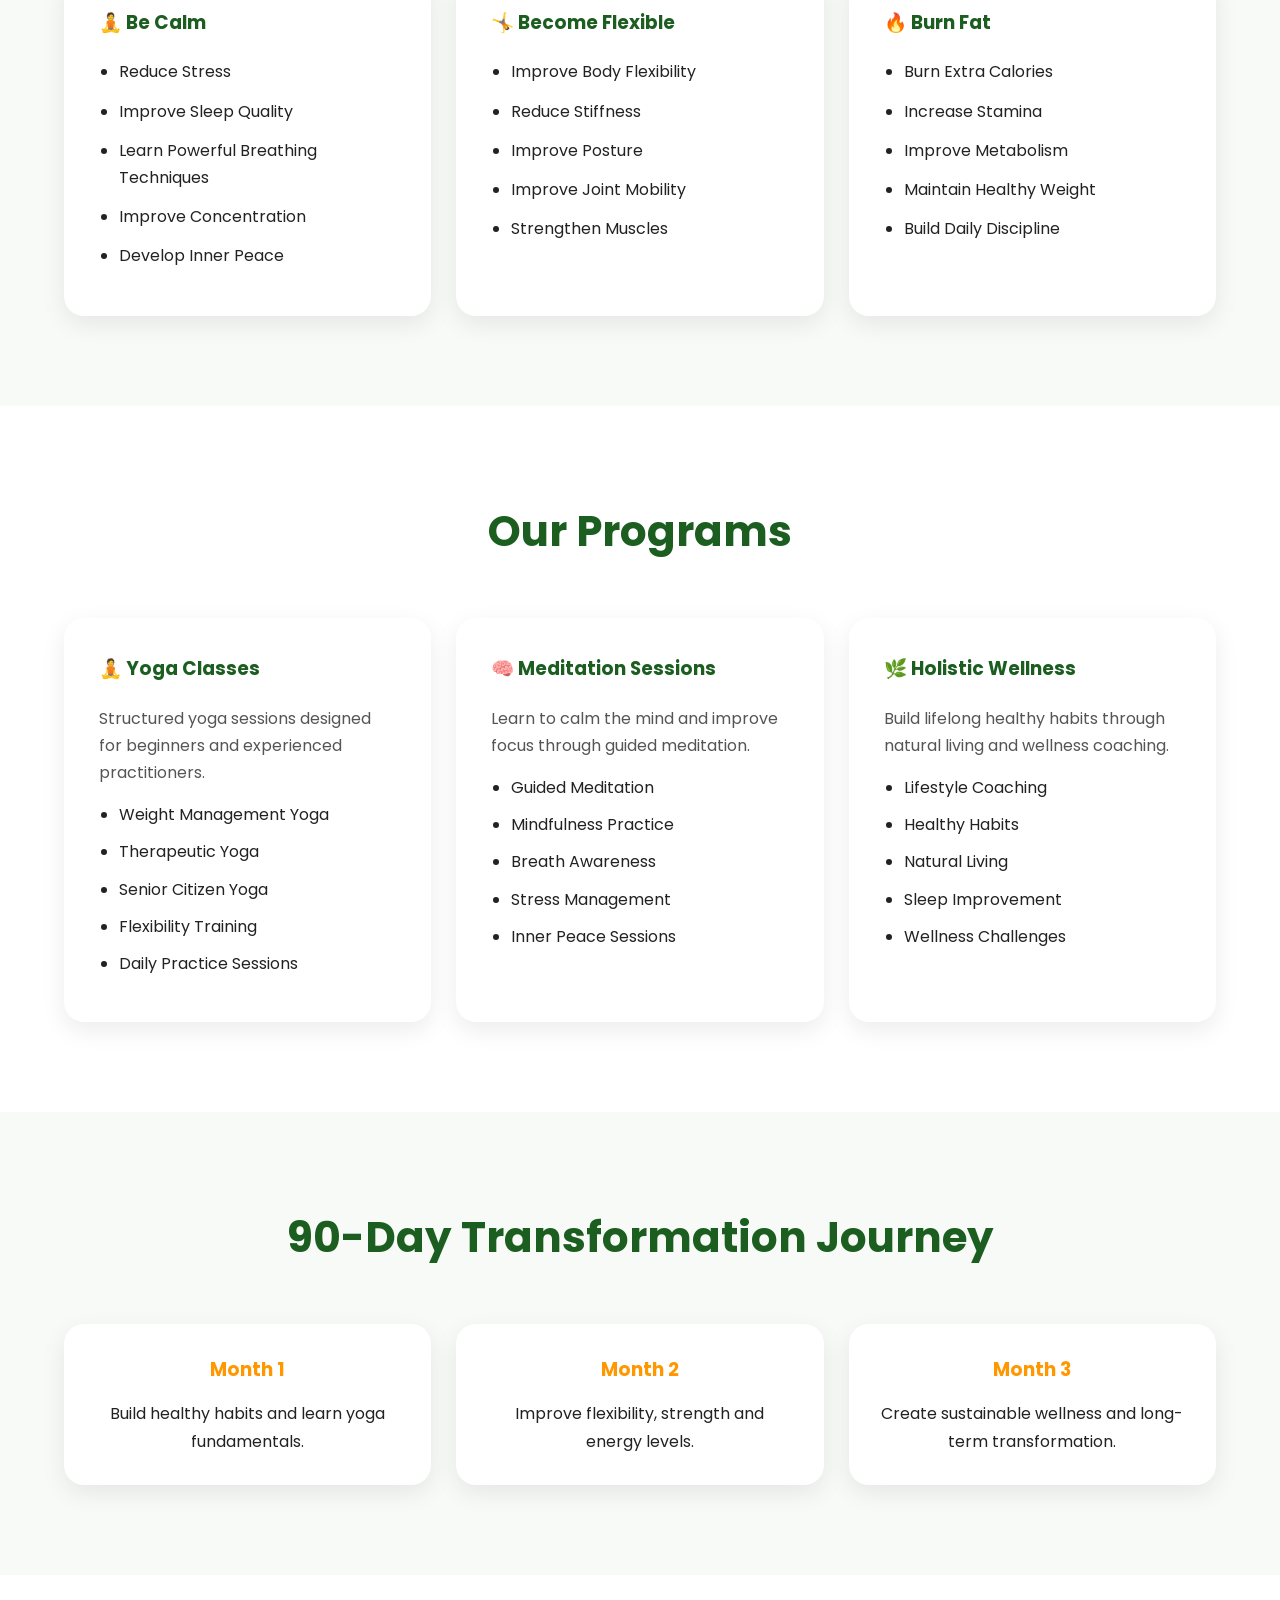
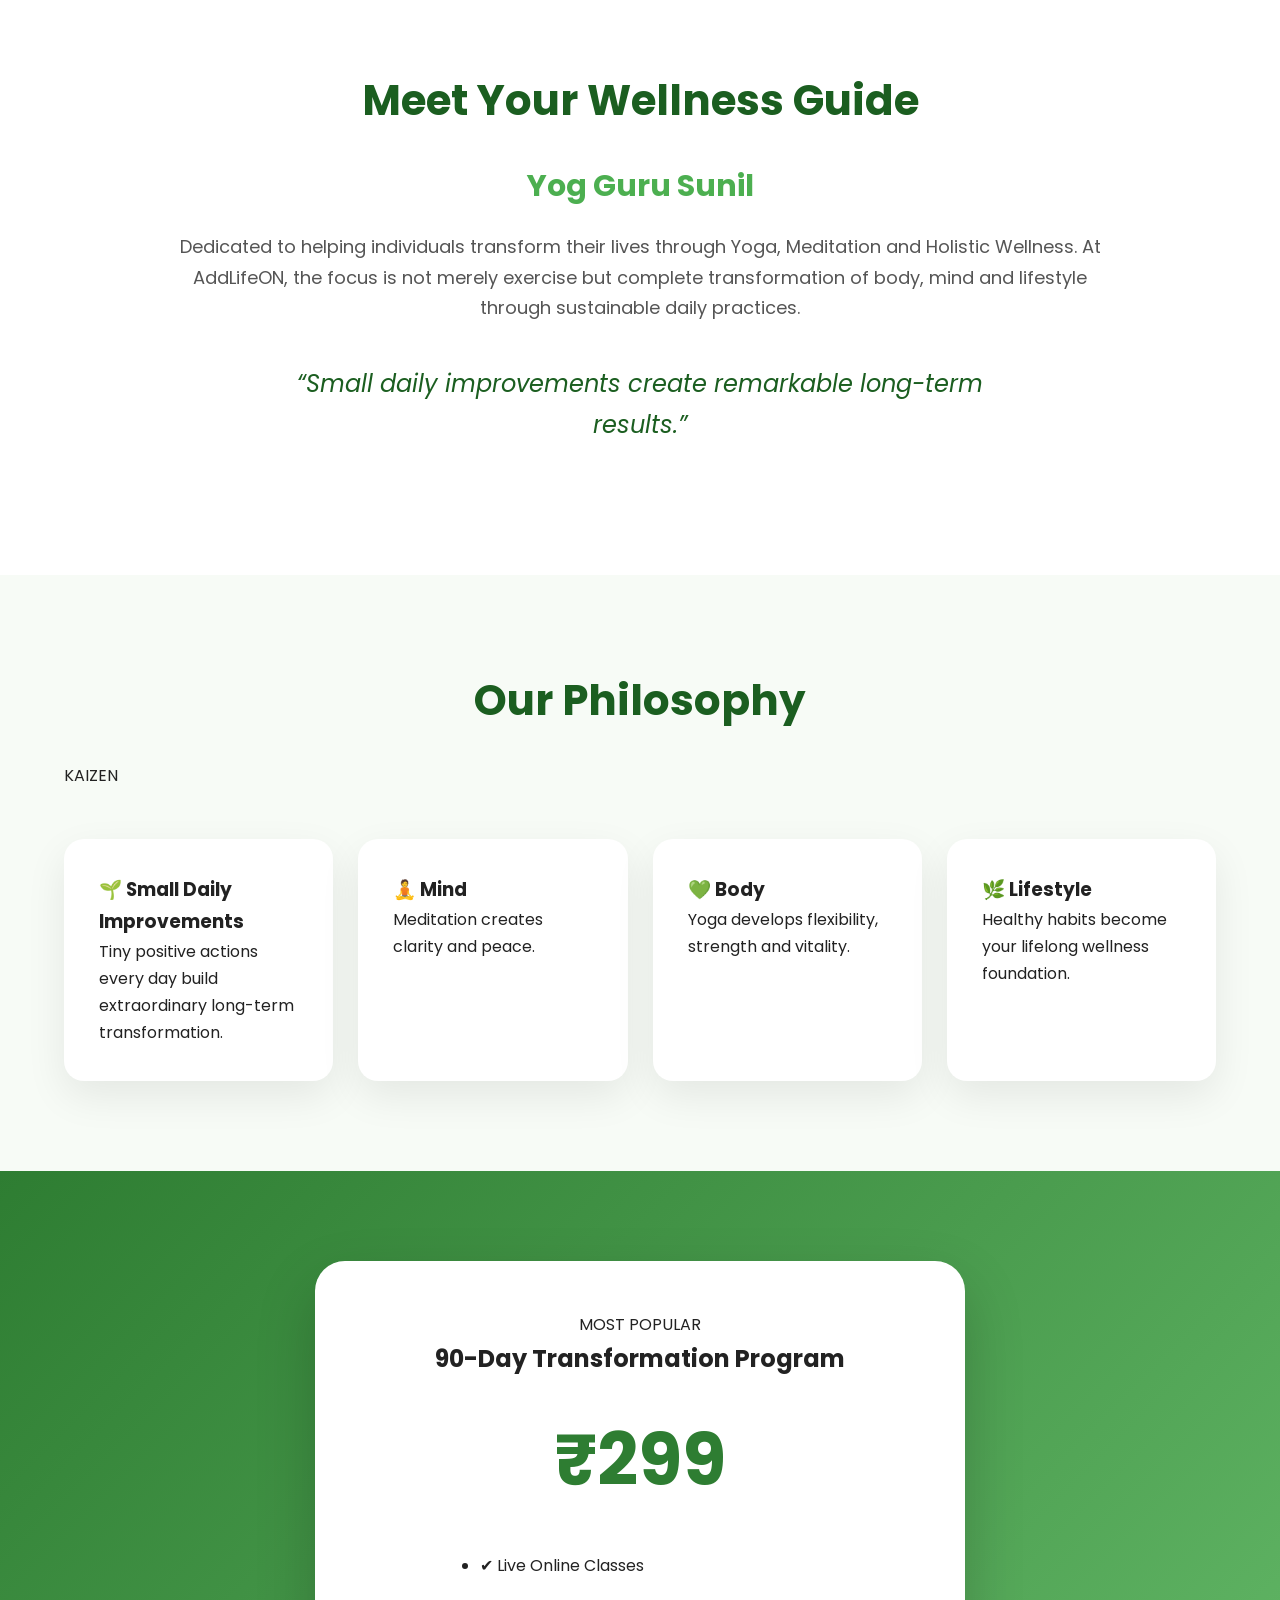
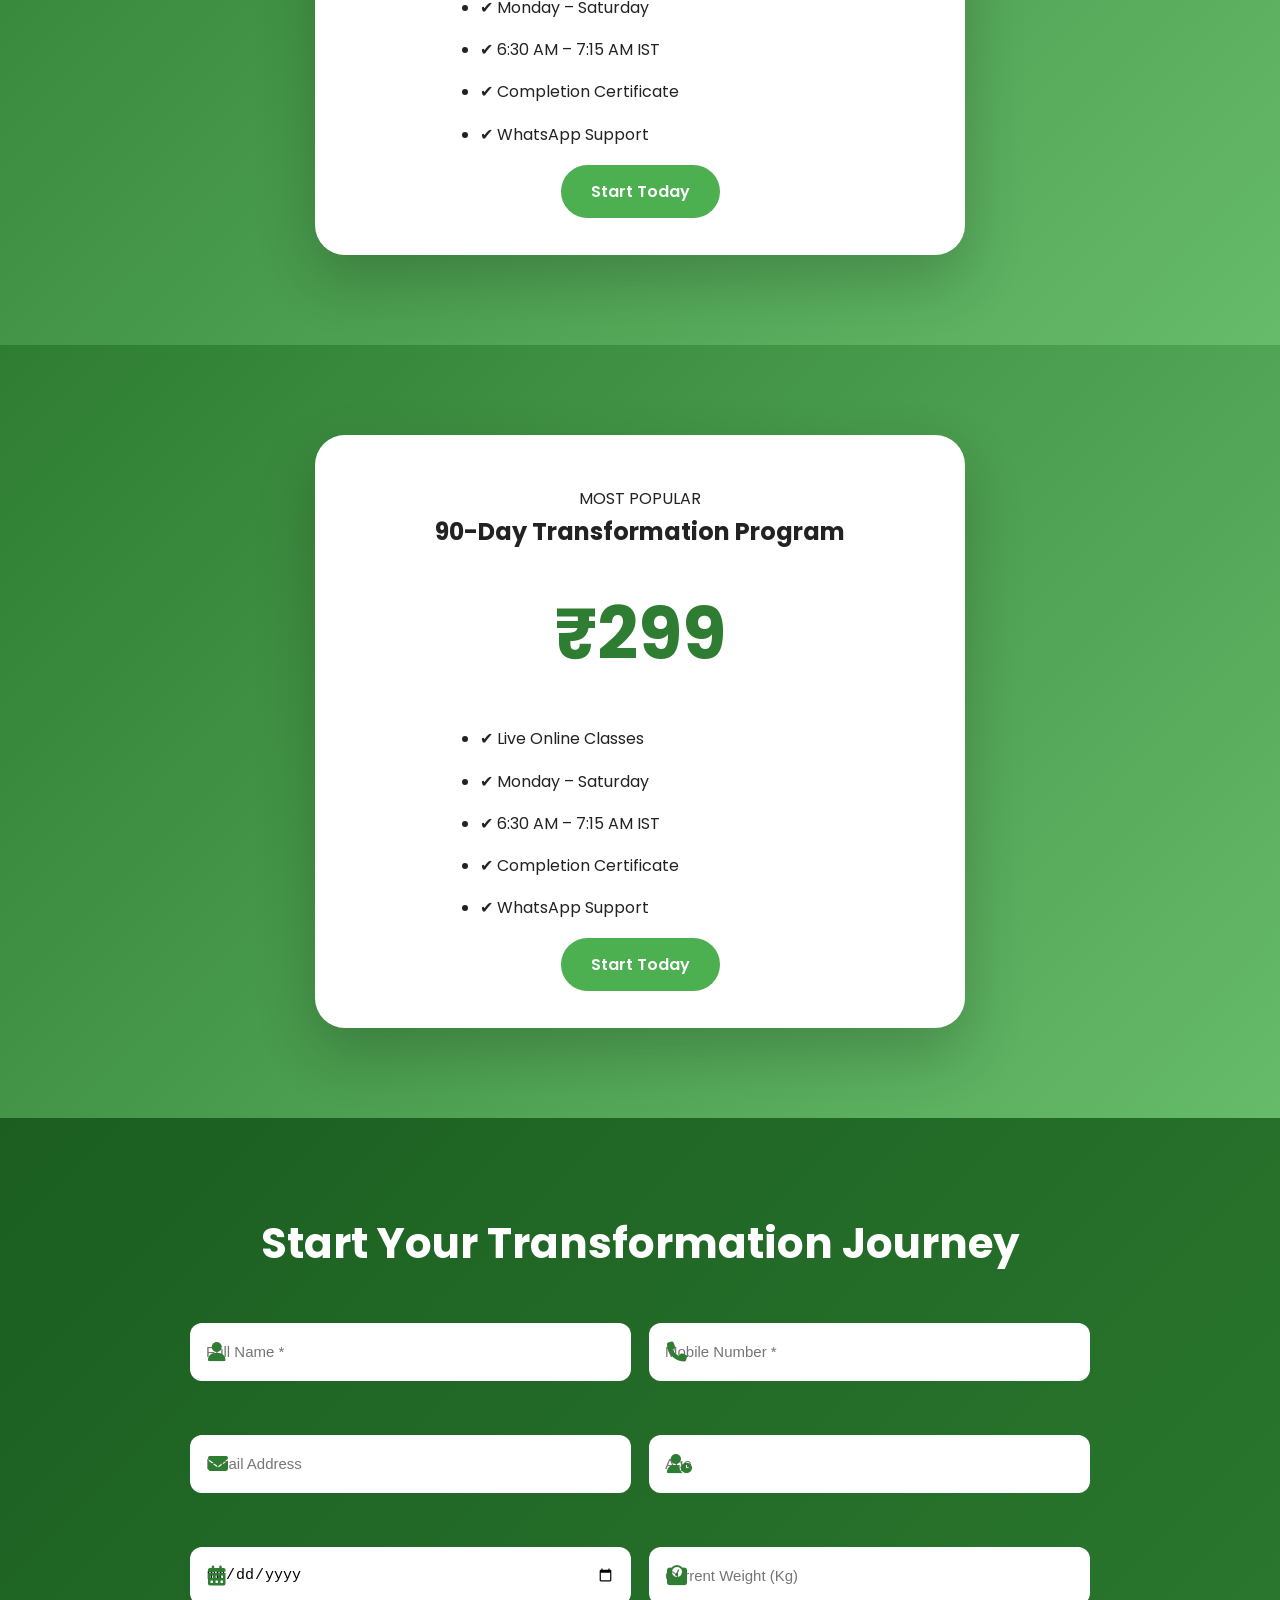
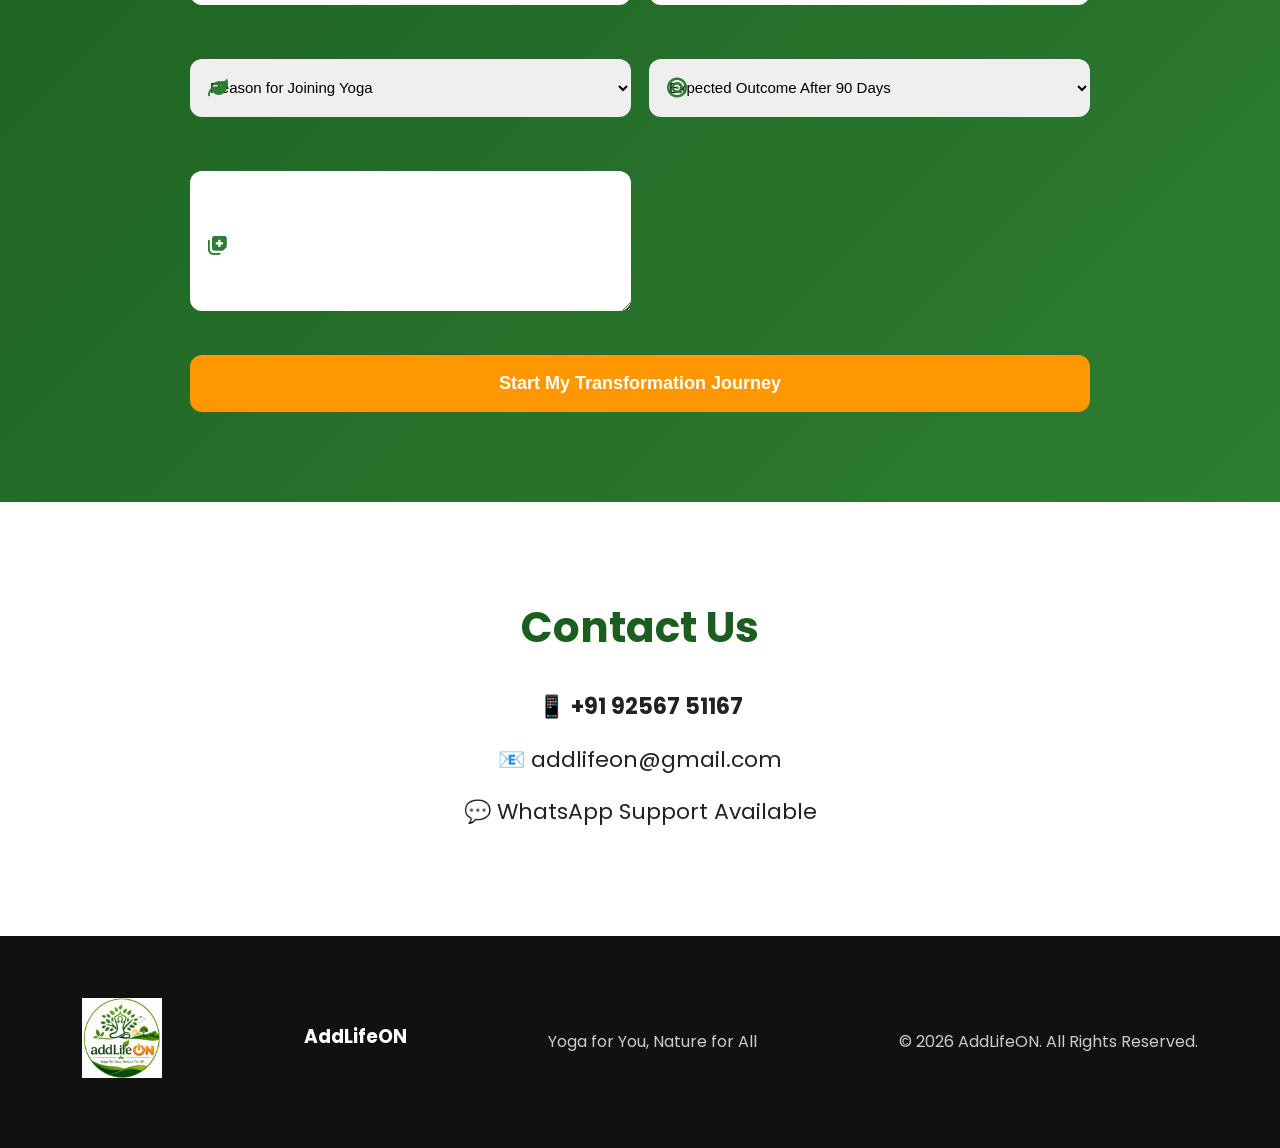
==== commit ae28275e: "feat(homepage): add founder story, kaizen philosophy and premium pricing section" ====
--- a/index.html
+++ b/index.html
@@ -133,30 +133,64 @@
 </section>
 
 <!-- ABOUT -->
-
-<section class="section" id="about">
-
-<div class="container">
-
-<h2 class="section-title">
-Why AddLifeON?
-</h2>
-
-<p class="section-text">
-
-At AddLifeON, we believe wellness is more than fitness.
-
-It is the harmony of Body, Mind and Soul.
-
-Our mission is to help individuals adopt healthy habits, develop self-discipline and achieve sustainable wellness through Yoga, Meditation and Holistic Living.
-
-Whether your goal is weight management, stress reduction, flexibility improvement or overall wellbeing, AddLifeON provides a structured path to transformation.
-
-</p>
-
-</div>
-
-</section>
+<!-- FOUNDER -->
+
+<section class="section founder-section" id="about">
+
+<div class="container founder-grid">
+
+<div class="founder-image">
+
+<img src="founder.png" alt="Yog Guru Sunil Kumar">
+
+</div>
+
+<div>
+
+<span class="hero-badge">
+
+Meet Your Wellness Guide
+
+</span>
+
+<h2>
+
+Yog Guru <span>Sunil Kumar</span>
+
+</h2>
+
+<p>
+
+Many people learn Yoga.
+
+Many teach Yoga.
+
+But only a few truly live Yoga.
+
+</p>
+
+<p>
+
+Yog Guru Sunil Kumar believes Yoga is not merely exercise.
+
+It is a complete transformation of body, mind and lifestyle.
+
+Through Yoga, Meditation and Holistic Wellness, he helps people build healthy habits that create lasting change.
+
+</p>
+
+<a href="#join" class="primary-btn">
+
+Join the Journey
+
+</a>
+
+</div>
+
+</div>
+
+</section>
+
 
 <!-- BENEFITS -->
 
@@ -396,7 +430,185 @@
 </div>
 
 </section>
-
+<section class="section philosophy">
+
+<div class="container">
+
+<div class="section-heading">
+
+<h2 class="section-title">
+
+Our Philosophy
+
+</h2>
+
+<p>
+
+KAIZEN
+
+</p>
+
+</div>
+
+<div class="kaizen-grid">
+
+<div>
+
+<h3>🌱 Small Daily Improvements</h3>
+
+<p>
+
+Tiny positive actions every day build extraordinary long-term transformation.
+
+</p>
+
+</div>
+
+<div>
+
+<h3>🧘 Mind</h3>
+
+<p>
+
+Meditation creates clarity and peace.
+
+</p>
+
+</div>
+
+<div>
+
+<h3>💚 Body</h3>
+
+<p>
+
+Yoga develops flexibility, strength and vitality.
+
+</p>
+
+</div>
+
+<div>
+
+<h3>🌿 Lifestyle</h3>
+
+<p>
+
+Healthy habits become your lifelong wellness foundation.
+
+</p>
+
+</div>
+
+</div>
+
+</div>
+
+</section>
+
+<section class="section pricing-section">
+
+<div class="container">
+
+<div class="pricing-card">
+
+<span>
+
+MOST POPULAR
+
+</span>
+
+<h2>
+
+90-Day Transformation Program
+
+</h2>
+
+<div class="price">
+
+₹299
+
+</div>
+
+<ul>
+
+<li>✔ Live Online Classes</li>
+
+<li>✔ Monday – Saturday</li>
+
+<li>✔ 6:30 AM – 7:15 AM IST</li>
+
+<li>✔ Completion Certificate</li>
+
+<li>✔ WhatsApp Support</li>
+
+</ul>
+
+<a href="#join"
+
+class="primary-btn">
+
+Start Today
+
+</a>
+
+</div>
+
+</div>
+
+</section>
+
+<section class="section pricing-section">
+
+<div class="container">
+
+<div class="pricing-card">
+
+<span>
+
+MOST POPULAR
+
+</span>
+
+<h2>
+
+90-Day Transformation Program
+
+</h2>
+
+<div class="price">
+
+₹299
+
+</div>
+
+<ul>
+
+<li>✔ Live Online Classes</li>
+
+<li>✔ Monday – Saturday</li>
+
+<li>✔ 6:30 AM – 7:15 AM IST</li>
+
+<li>✔ Completion Certificate</li>
+
+<li>✔ WhatsApp Support</li>
+
+</ul>
+
+<a href="#join"
+
+class="primary-btn">
+
+Start Today
+
+</a>
+
+</div>
+
+</div>
+
+</section>
 <!-- FORM -->
 
 <section class="section form-section" id="join">
--- a/style.css
+++ b/style.css
@@ -744,4 +744,174 @@
 
 }
 
+}
+
+/*=========================
+COMMIT 001.2
+==========================*/
+
+.founder-section{
+
+background:#fff;
+
+}
+
+.founder-grid{
+
+display:grid;
+
+grid-template-columns:380px 1fr;
+
+gap:70px;
+
+align-items:center;
+
+}
+
+.founder-image img{
+
+width:100%;
+
+border-radius:30px;
+
+box-shadow:0 20px 50px rgba(0,0,0,.15);
+
+}
+
+.founder-grid h2{
+
+font-size:46px;
+
+margin:20px 0;
+
+}
+
+.founder-grid span{
+
+color:#2E7D32;
+
+}
+
+.philosophy{
+
+background:#F7FBF6;
+
+}
+
+.kaizen-grid{
+
+display:grid;
+
+grid-template-columns:repeat(4,1fr);
+
+gap:25px;
+
+margin-top:50px;
+
+}
+
+.kaizen-grid div{
+
+background:white;
+
+padding:35px;
+
+border-radius:20px;
+
+box-shadow:0 15px 40px rgba(0,0,0,.08);
+
+transition:.35s;
+
+}
+
+.kaizen-grid div:hover{
+
+transform:translateY(-8px);
+
+}
+
+.pricing-section{
+
+background:linear-gradient(135deg,#2E7D32,#66BB6A);
+
+}
+
+.pricing-card{
+
+max-width:650px;
+
+margin:auto;
+
+background:white;
+
+padding:50px;
+
+border-radius:30px;
+
+text-align:center;
+
+box-shadow:0 25px 60px rgba(0,0,0,.2);
+
+}
+
+.price{
+
+font-size:72px;
+
+font-weight:700;
+
+color:#2E7D32;
+
+margin:20px 0;
+
+}
+
+.pricing-card ul{
+
+text-align:left;
+
+margin:30px auto;
+
+max-width:320px;
+
+}
+
+.pricing-card li{
+
+margin-bottom:15px;
+
+}
+
+@media(max-width:992px){
+
+.founder-grid{
+
+grid-template-columns:1fr;
+
+text-align:center;
+
+}
+
+.kaizen-grid{
+
+grid-template-columns:1fr 1fr;
+
+}
+
+}
+
+@media(max-width:768px){
+
+.kaizen-grid{
+
+grid-template-columns:1fr;
+
+}
+
+.price{
+
+font-size:54px;
+
+}
+
 }
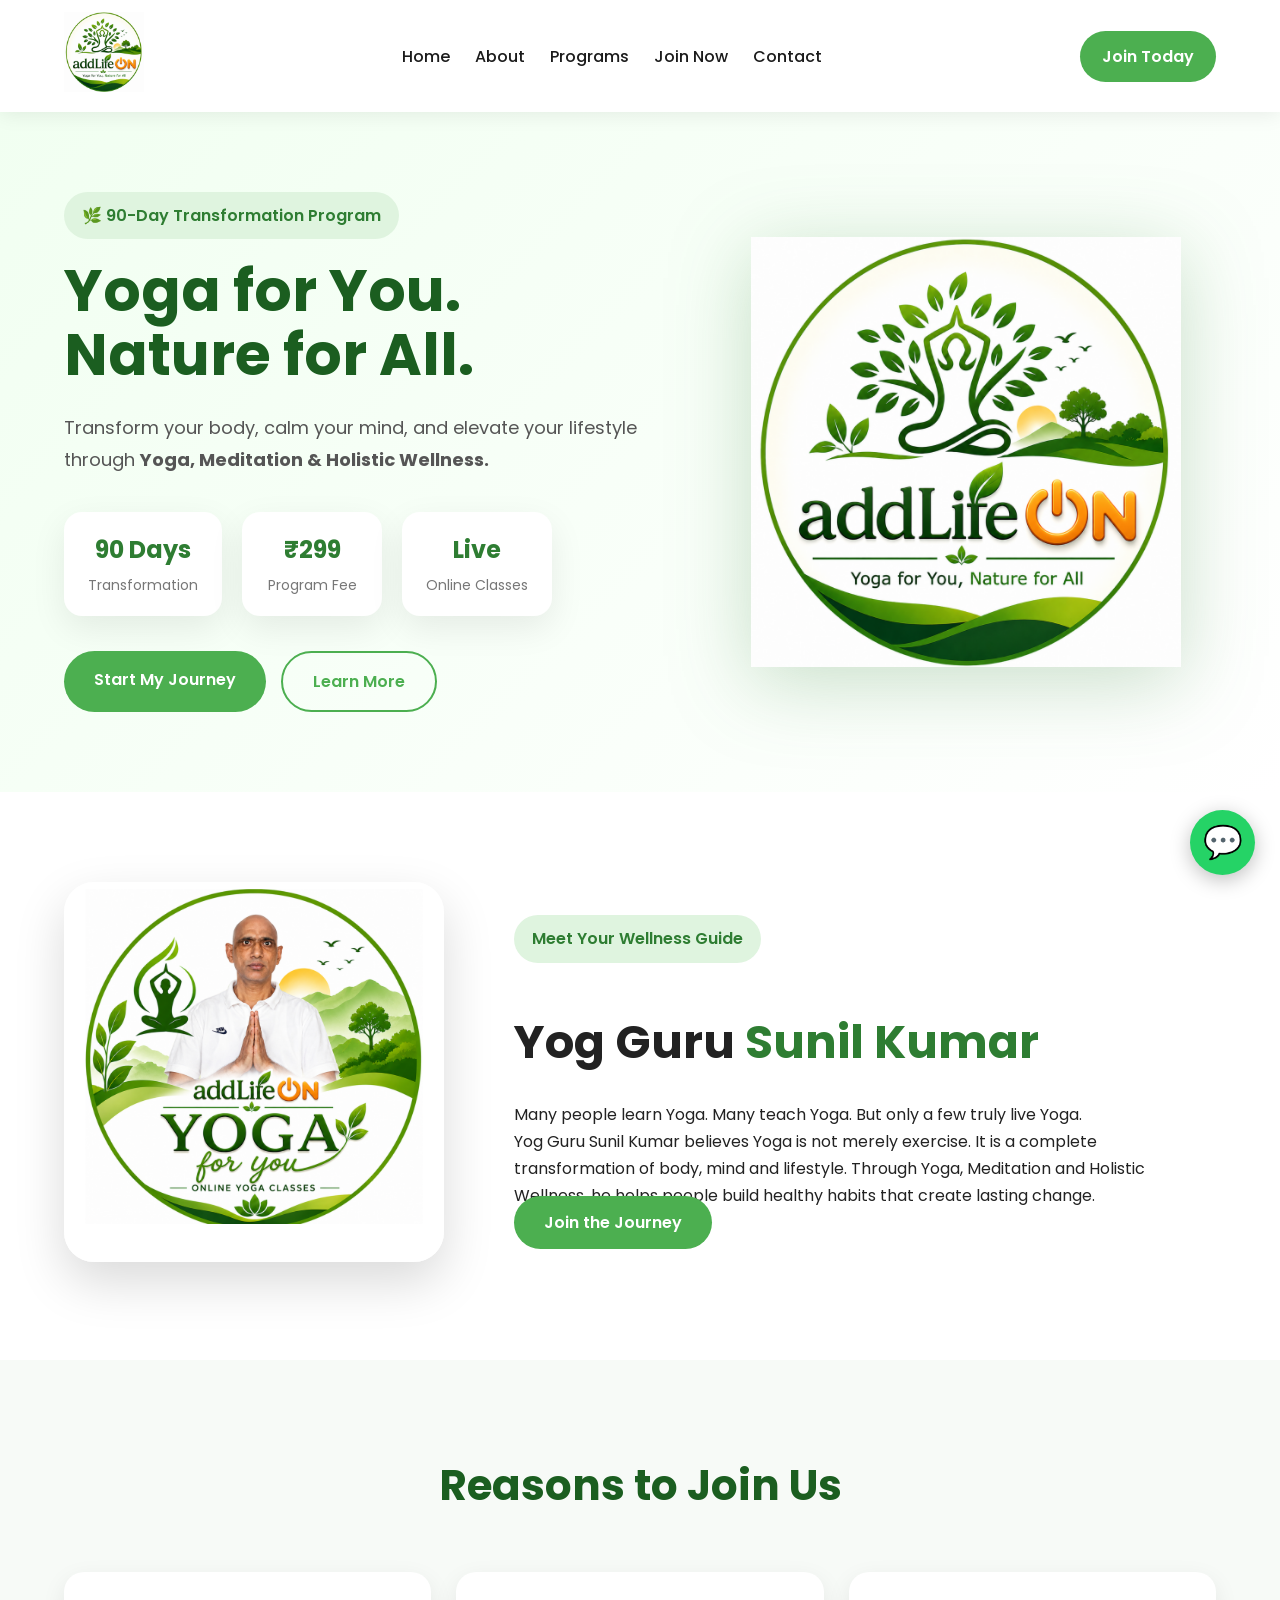
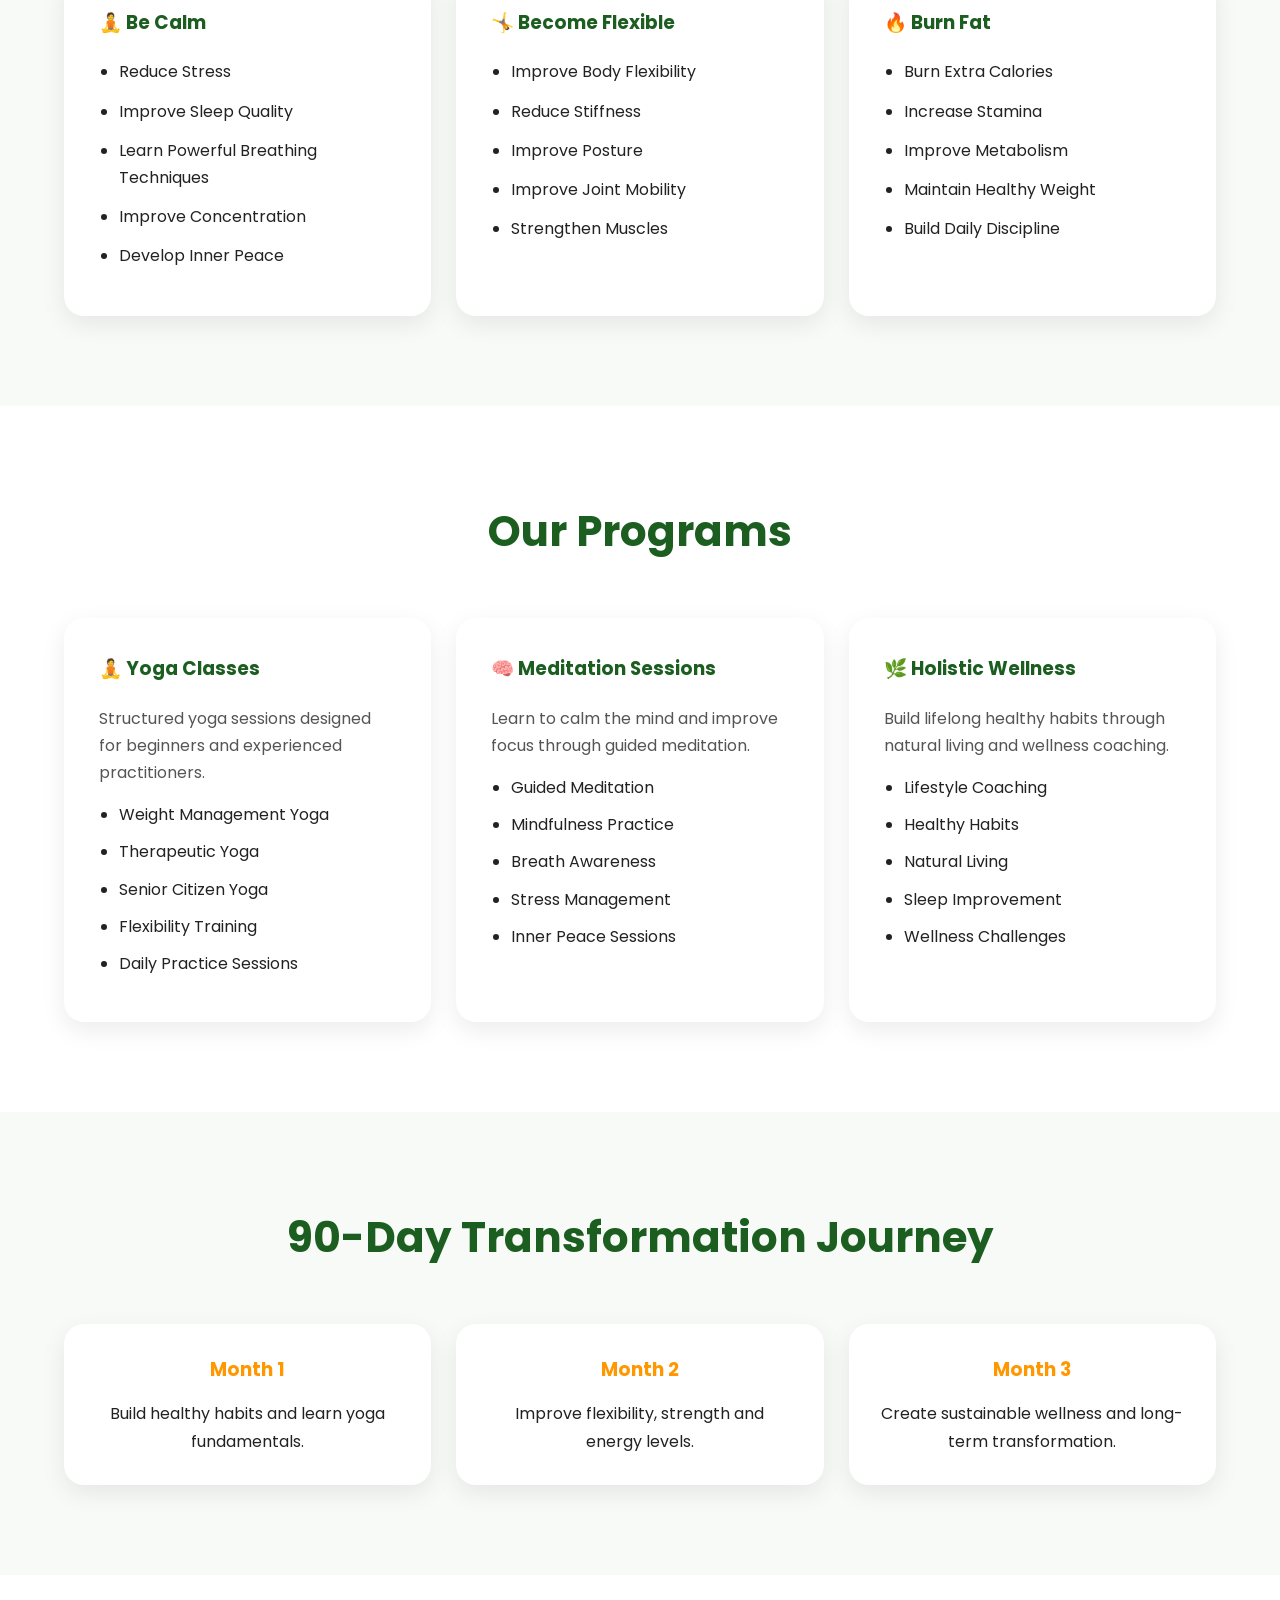
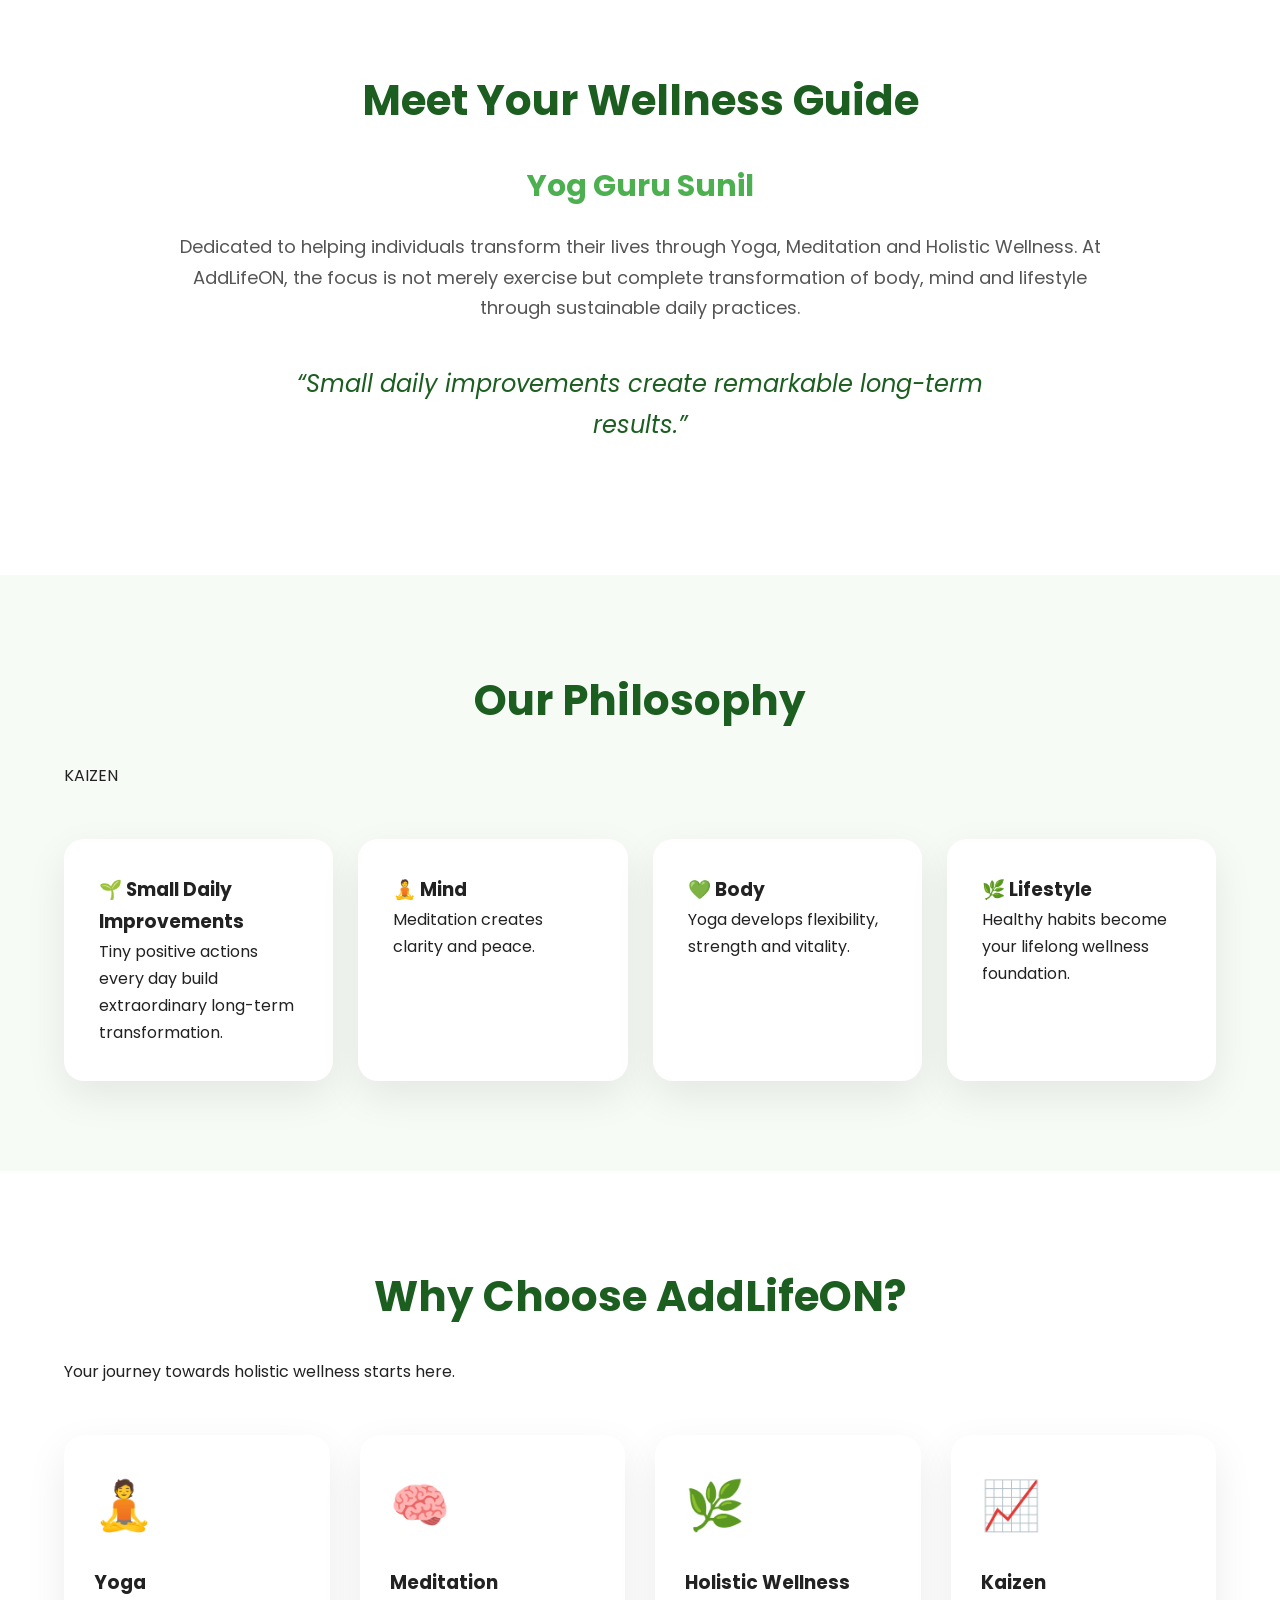
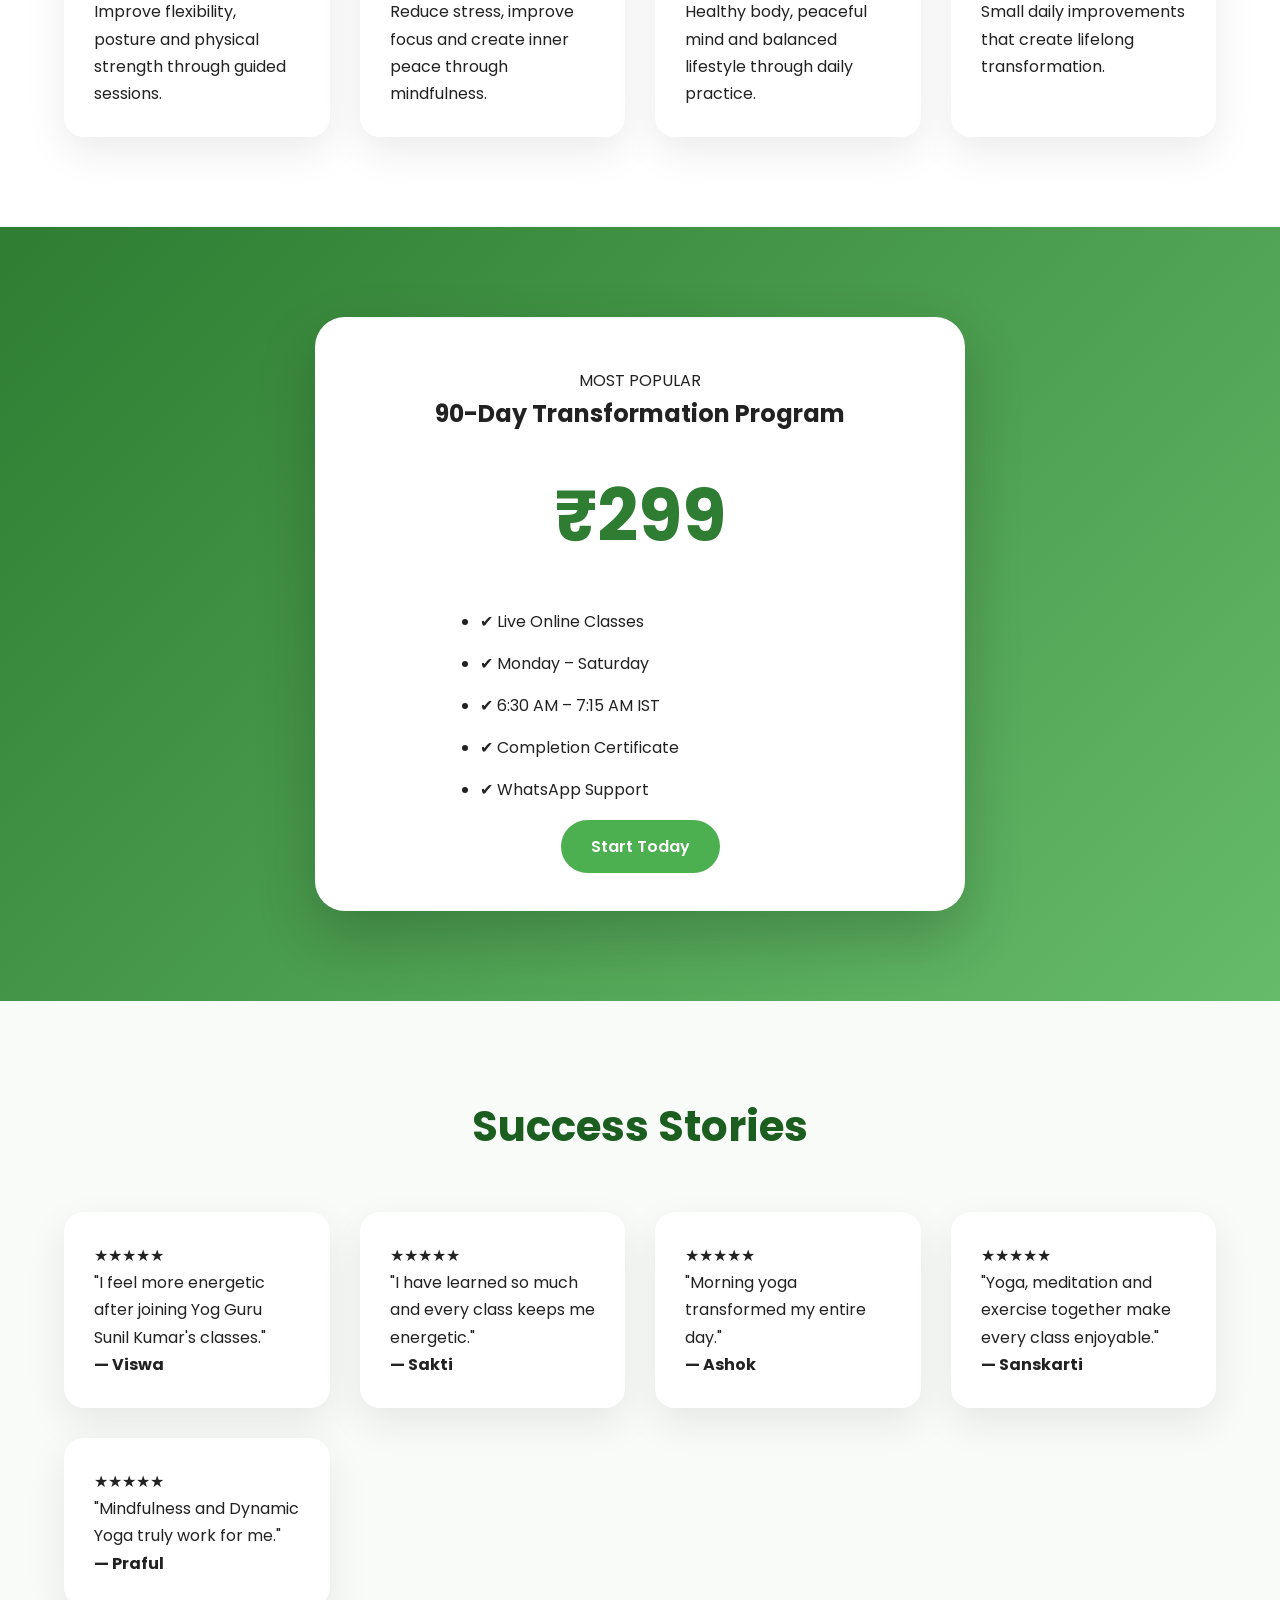
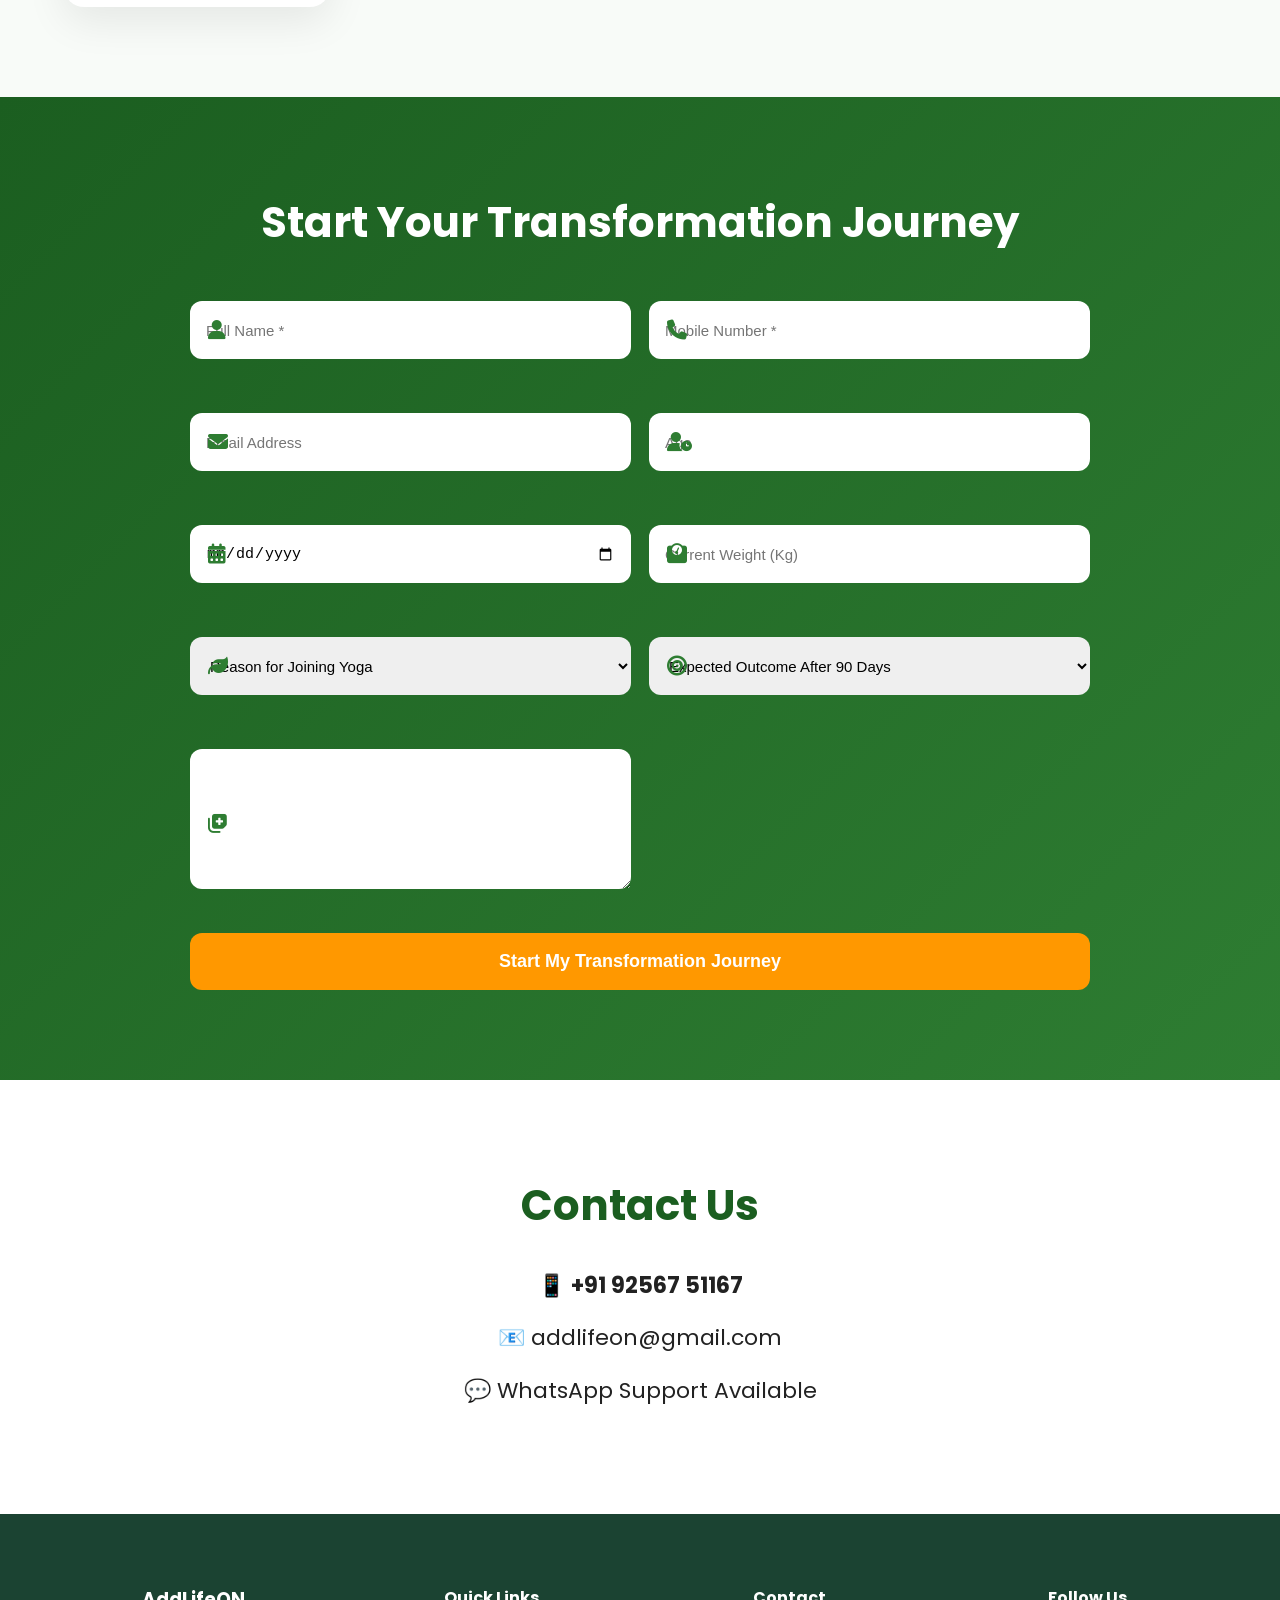
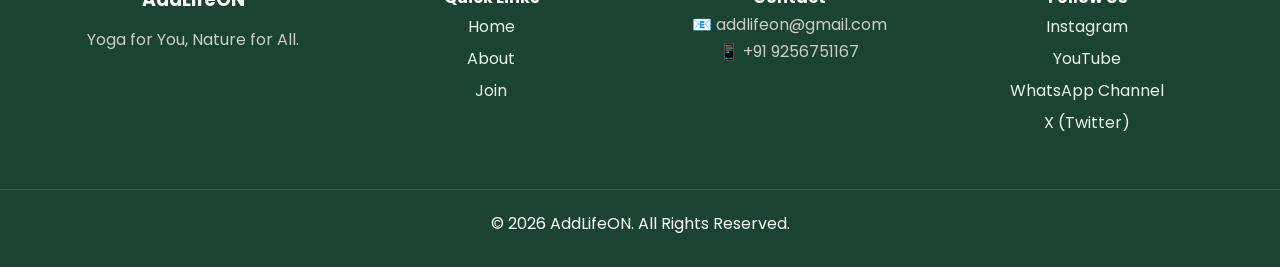
==== commit c688ac5c: "feat(homepage): add why choose section, testimonials, premium footer and reveal animations" ====
--- a/index.html
+++ b/index.html
@@ -506,6 +506,60 @@
 
 </section>
 
+<!-- WHY CHOOSE -->
+
+<section class="section why-section">
+
+<div class="container">
+
+<div class="section-heading">
+
+<h2 class="section-title">
+
+Why Choose AddLifeON?
+
+</h2>
+
+<p>
+
+Your journey towards holistic wellness starts here.
+
+</p>
+
+</div>
+
+<div class="why-grid">
+
+<div class="why-card reveal">
+<div class="why-icon">🧘</div>
+<h3>Yoga</h3>
+<p>Improve flexibility, posture and physical strength through guided sessions.</p>
+</div>
+
+<div class="why-card reveal">
+<div class="why-icon">🧠</div>
+<h3>Meditation</h3>
+<p>Reduce stress, improve focus and create inner peace through mindfulness.</p>
+</div>
+
+<div class="why-card reveal">
+<div class="why-icon">🌿</div>
+<h3>Holistic Wellness</h3>
+<p>Healthy body, peaceful mind and balanced lifestyle through daily practice.</p>
+</div>
+
+<div class="why-card reveal">
+<div class="why-icon">📈</div>
+<h3>Kaizen</h3>
+<p>Small daily improvements that create lifelong transformation.</p>
+</div>
+
+</div>
+
+</div>
+
+</section>
+
 <section class="section pricing-section">
 
 <div class="container">
@@ -558,51 +612,90 @@
 
 </section>
 
-<section class="section pricing-section">
+
+<!-- TESTIMONIALS -->
+
+<section class="section testimonials">
 
 <div class="container">
 
-<div class="pricing-card">
-
-<span>
-
-MOST POPULAR
-
-</span>
-
-<h2>
-
-90-Day Transformation Program
-
-</h2>
-
-<div class="price">
-
-₹299
-
-</div>
-
-<ul>
-
-<li>✔ Live Online Classes</li>
-
-<li>✔ Monday – Saturday</li>
-
-<li>✔ 6:30 AM – 7:15 AM IST</li>
-
-<li>✔ Completion Certificate</li>
-
-<li>✔ WhatsApp Support</li>
-
-</ul>
-
-<a href="#join"
-
-class="primary-btn">
-
-Start Today
-
-</a>
+<h2 class="section-title">
+
+Success Stories
+
+</h2>
+
+<div class="testimonial-grid">
+
+<div class="testimonial-card reveal">
+
+★★★★★
+
+<p>
+
+"I feel more energetic after joining Yog Guru Sunil Kumar's classes."
+
+</p>
+
+<strong>— Viswa</strong>
+
+</div>
+
+<div class="testimonial-card reveal">
+
+★★★★★
+
+<p>
+
+"I have learned so much and every class keeps me energetic."
+
+</p>
+
+<strong>— Sakti</strong>
+
+</div>
+
+<div class="testimonial-card reveal">
+
+★★★★★
+
+<p>
+
+"Morning yoga transformed my entire day."
+
+</p>
+
+<strong>— Ashok</strong>
+
+</div>
+
+<div class="testimonial-card reveal">
+
+★★★★★
+
+<p>
+
+"Yoga, meditation and exercise together make every class enjoyable."
+
+</p>
+
+<strong>— Sanskarti</strong>
+
+</div>
+
+<div class="testimonial-card reveal">
+
+★★★★★
+
+<p>
+
+"Mindfulness and Dynamic Yoga truly work for me."
+
+</p>
+
+<strong>— Praful</strong>
+
+</div>
 
 </div>
 
@@ -769,23 +862,71 @@
 
 <!-- FOOTER -->
 
-<footer>
-
-<div class="container nav-container">
-
-<div class="logo">
-<img src="logo.png" alt="AddLifeON Logo">
-</div>
+<footer class="footer">
+
+<div class="container footer-grid">
+
+<div>
 
 <h3>AddLifeON</h3>
 
 <p>
-Yoga for You, Nature for All
-</p>
-
-<p>
+
+Yoga for You, Nature for All.
+
+</p>
+
+</div>
+
+<div>
+
+<h4>Quick Links</h4>
+
+<a href="#home">Home</a><br>
+
+<a href="#about">About</a><br>
+
+<a href="#join">Join</a>
+
+</div>
+
+<div>
+
+<h4>Contact</h4>
+
+<p>
+
+📧 addlifeon@gmail.com
+
+</p>
+
+<p>
+
+📱 +91 9256751167
+
+</p>
+
+</div>
+
+<div>
+
+<h4>Follow Us</h4>
+
+<a href="https://instagram.com/addlifeon" target="_blank">Instagram</a><br>
+
+<a href="https://www.youtube.com/@addlifeon" target="_blank">YouTube</a><br>
+
+<a href="https://whatsapp.com/channel/0029VbCwUvE6buMJY5Bb3e3u" target="_blank">WhatsApp Channel</a><br>
+
+<a href="https://twitter.com/addlifeon" target="_blank">X (Twitter)</a>
+
+</div>
+
+</div>
+
+<div class="copyright">
+
 © 2026 AddLifeON. All Rights Reserved.
-</p>
 
 </div>
 
--- a/style.css
+++ b/style.css
@@ -914,4 +914,106 @@
 
 }
 
+}
+/*==============================
+Commit 001.3
+==============================*/
+
+.why-section{
+background:#ffffff;
+}
+
+.why-grid,
+.testimonial-grid{
+
+display:grid;
+grid-template-columns:repeat(auto-fit,minmax(240px,1fr));
+gap:30px;
+margin-top:50px;
+
+}
+
+.why-card,
+.testimonial-card{
+
+background:#fff;
+padding:30px;
+border-radius:20px;
+box-shadow:0 15px 40px rgba(0,0,0,.08);
+transition:.35s;
+
+}
+
+.why-card:hover,
+.testimonial-card:hover{
+
+transform:translateY(-8px);
+
+}
+
+.why-icon{
+
+font-size:48px;
+margin-bottom:20px;
+
+}
+
+.testimonials{
+
+background:#F8FBF8;
+
+}
+
+.footer{
+
+background:#1B4332;
+color:white;
+padding:70px 0 30px;
+
+}
+
+.footer-grid{
+
+display:grid;
+grid-template-columns:repeat(auto-fit,minmax(220px,1fr));
+gap:40px;
+
+}
+
+.footer a{
+
+color:#E8F5E9;
+text-decoration:none;
+line-height:2;
+
+}
+
+.footer a:hover{
+
+color:#A5D6A7;
+
+}
+
+.copyright{
+
+margin-top:50px;
+text-align:center;
+border-top:1px solid rgba(255,255,255,.15);
+padding-top:20px;
+
+}
+
+.reveal{
+
+opacity:0;
+transform:translateY(50px);
+transition:.8s;
+
+}
+
+.reveal.active{
+
+opacity:1;
+transform:translateY(0);
+
 }
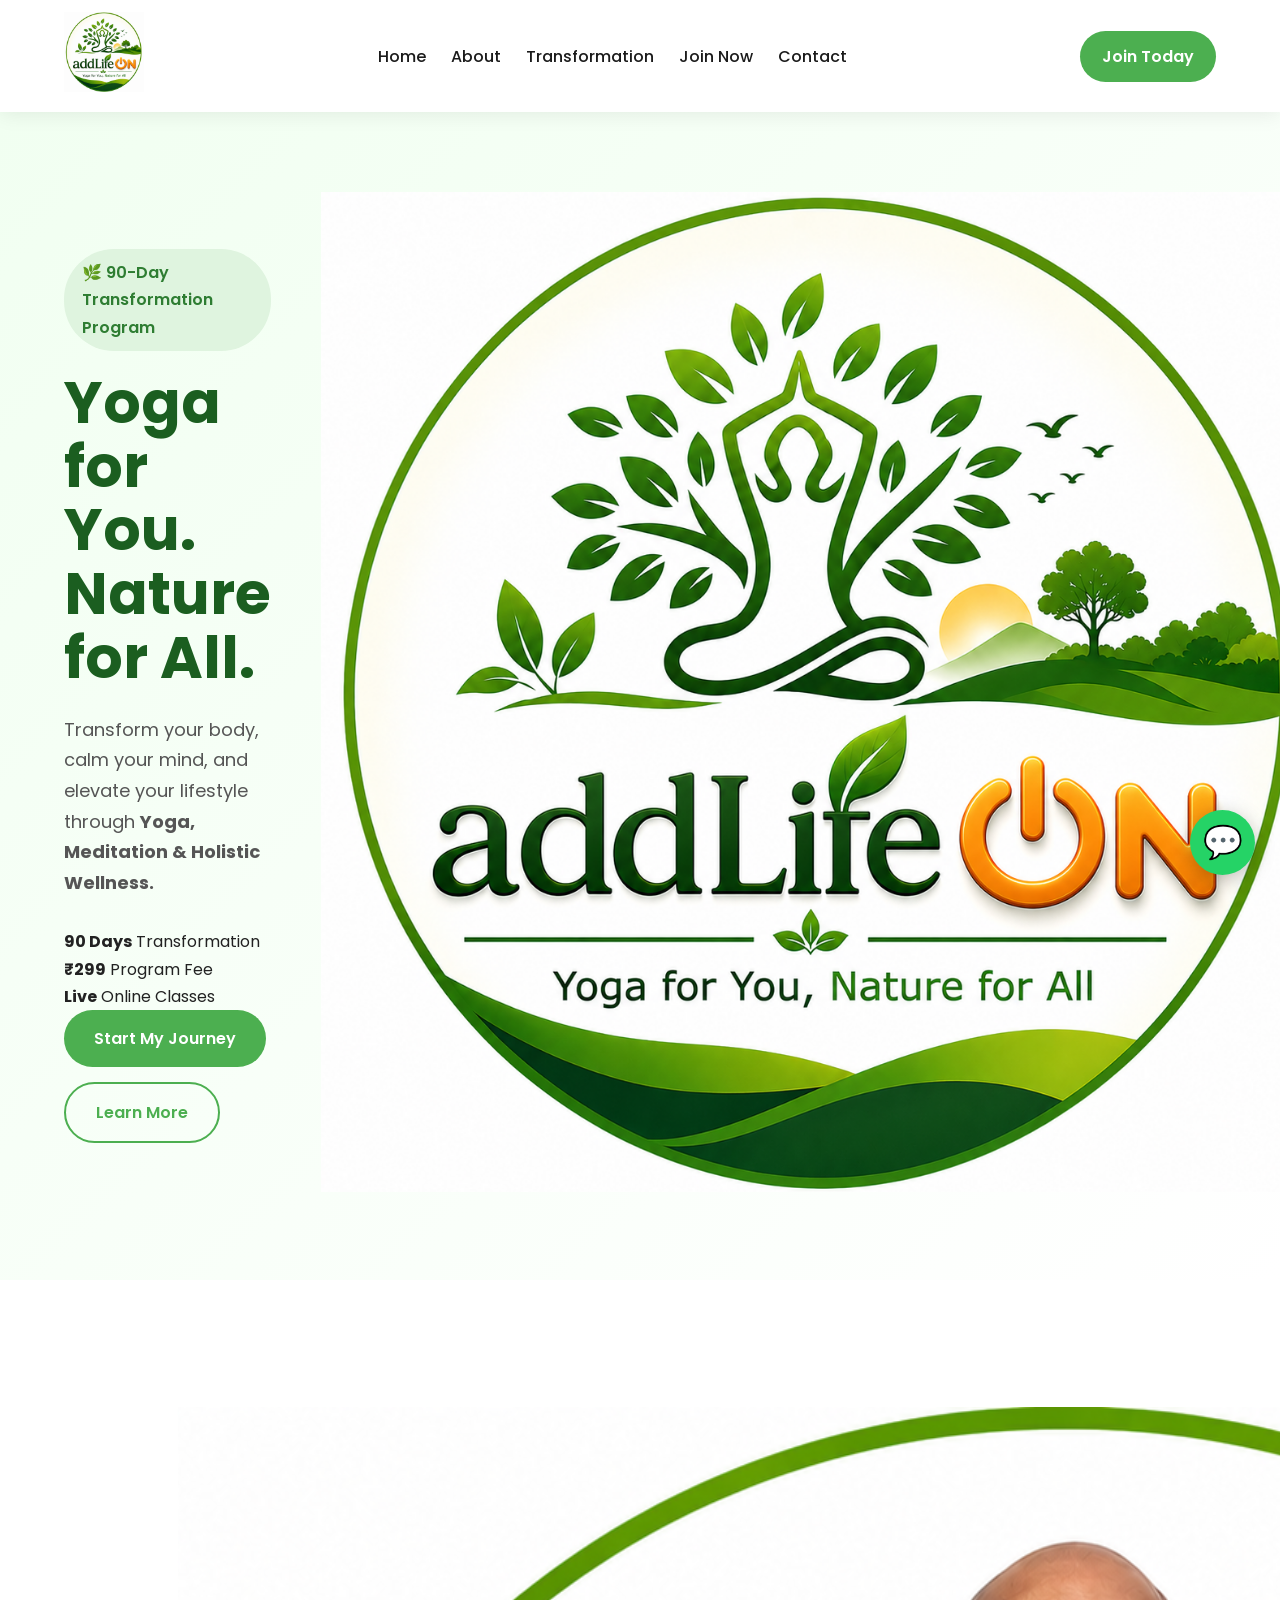
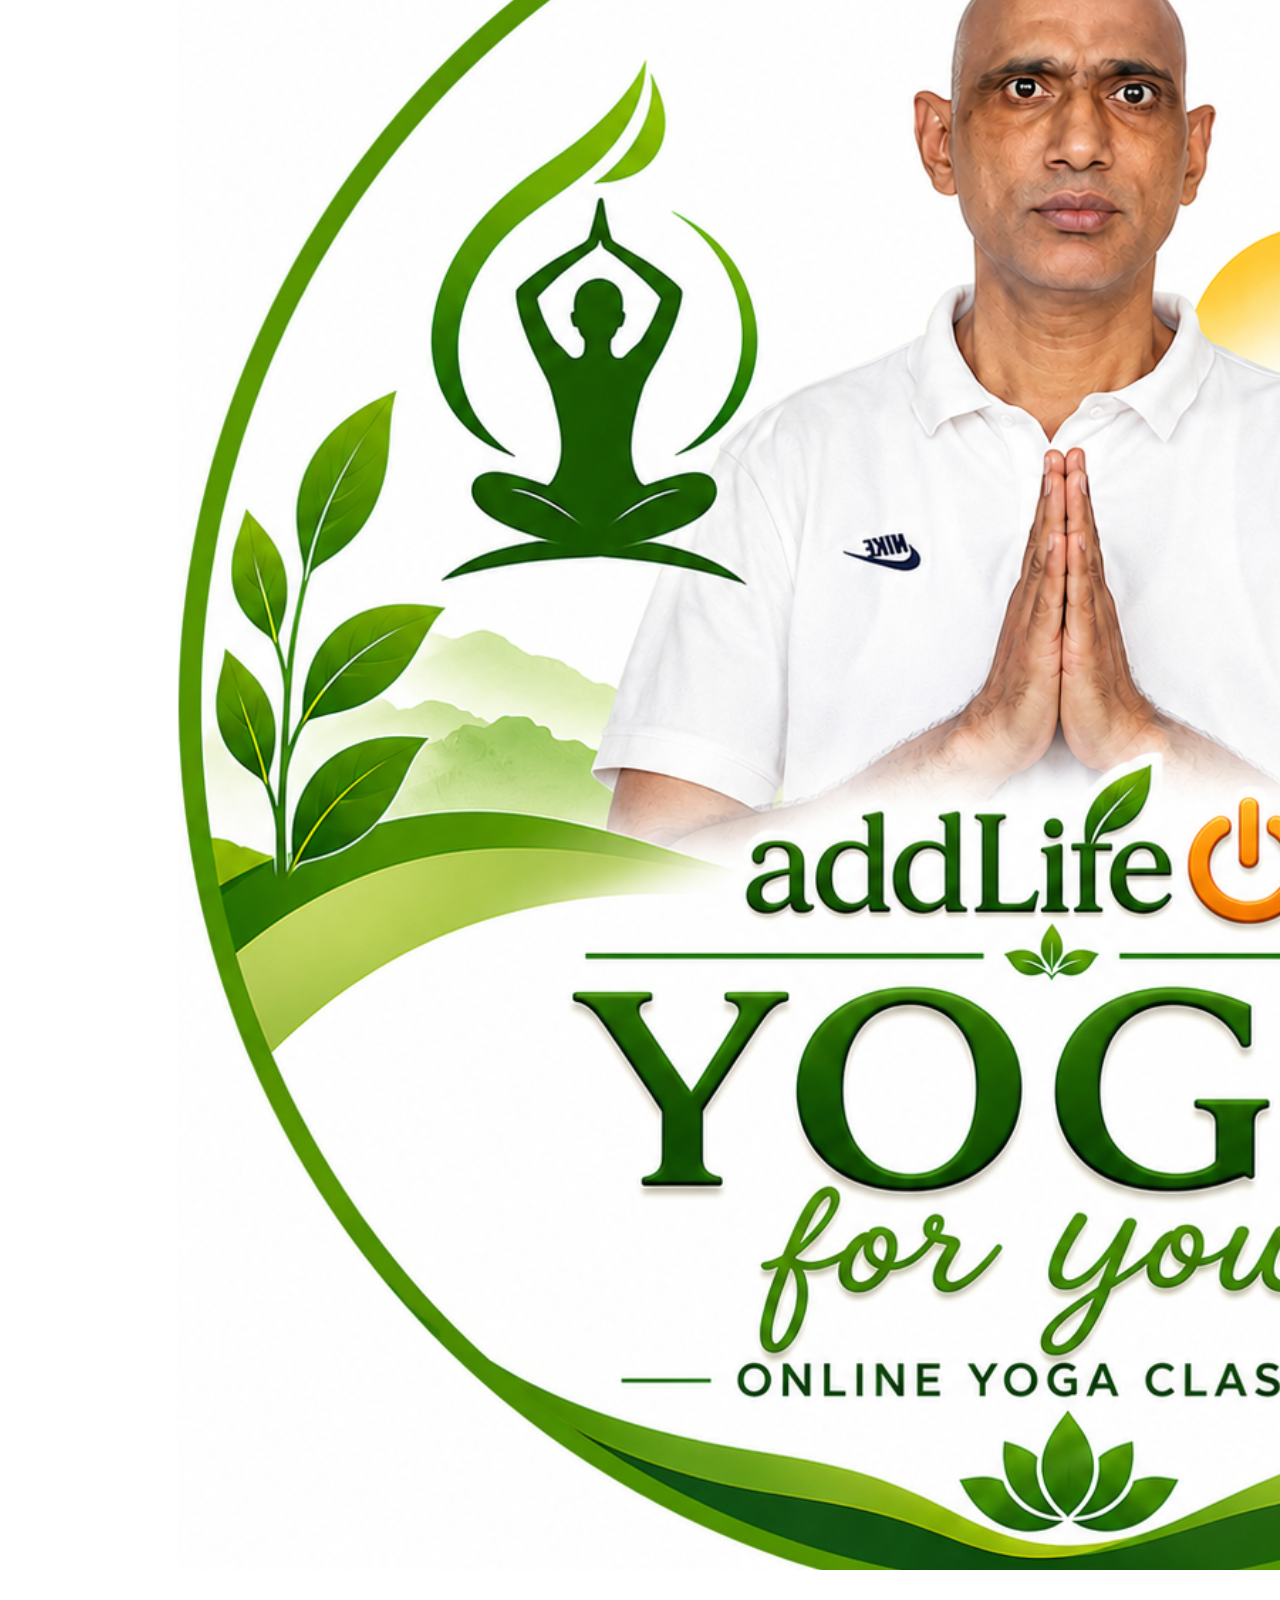
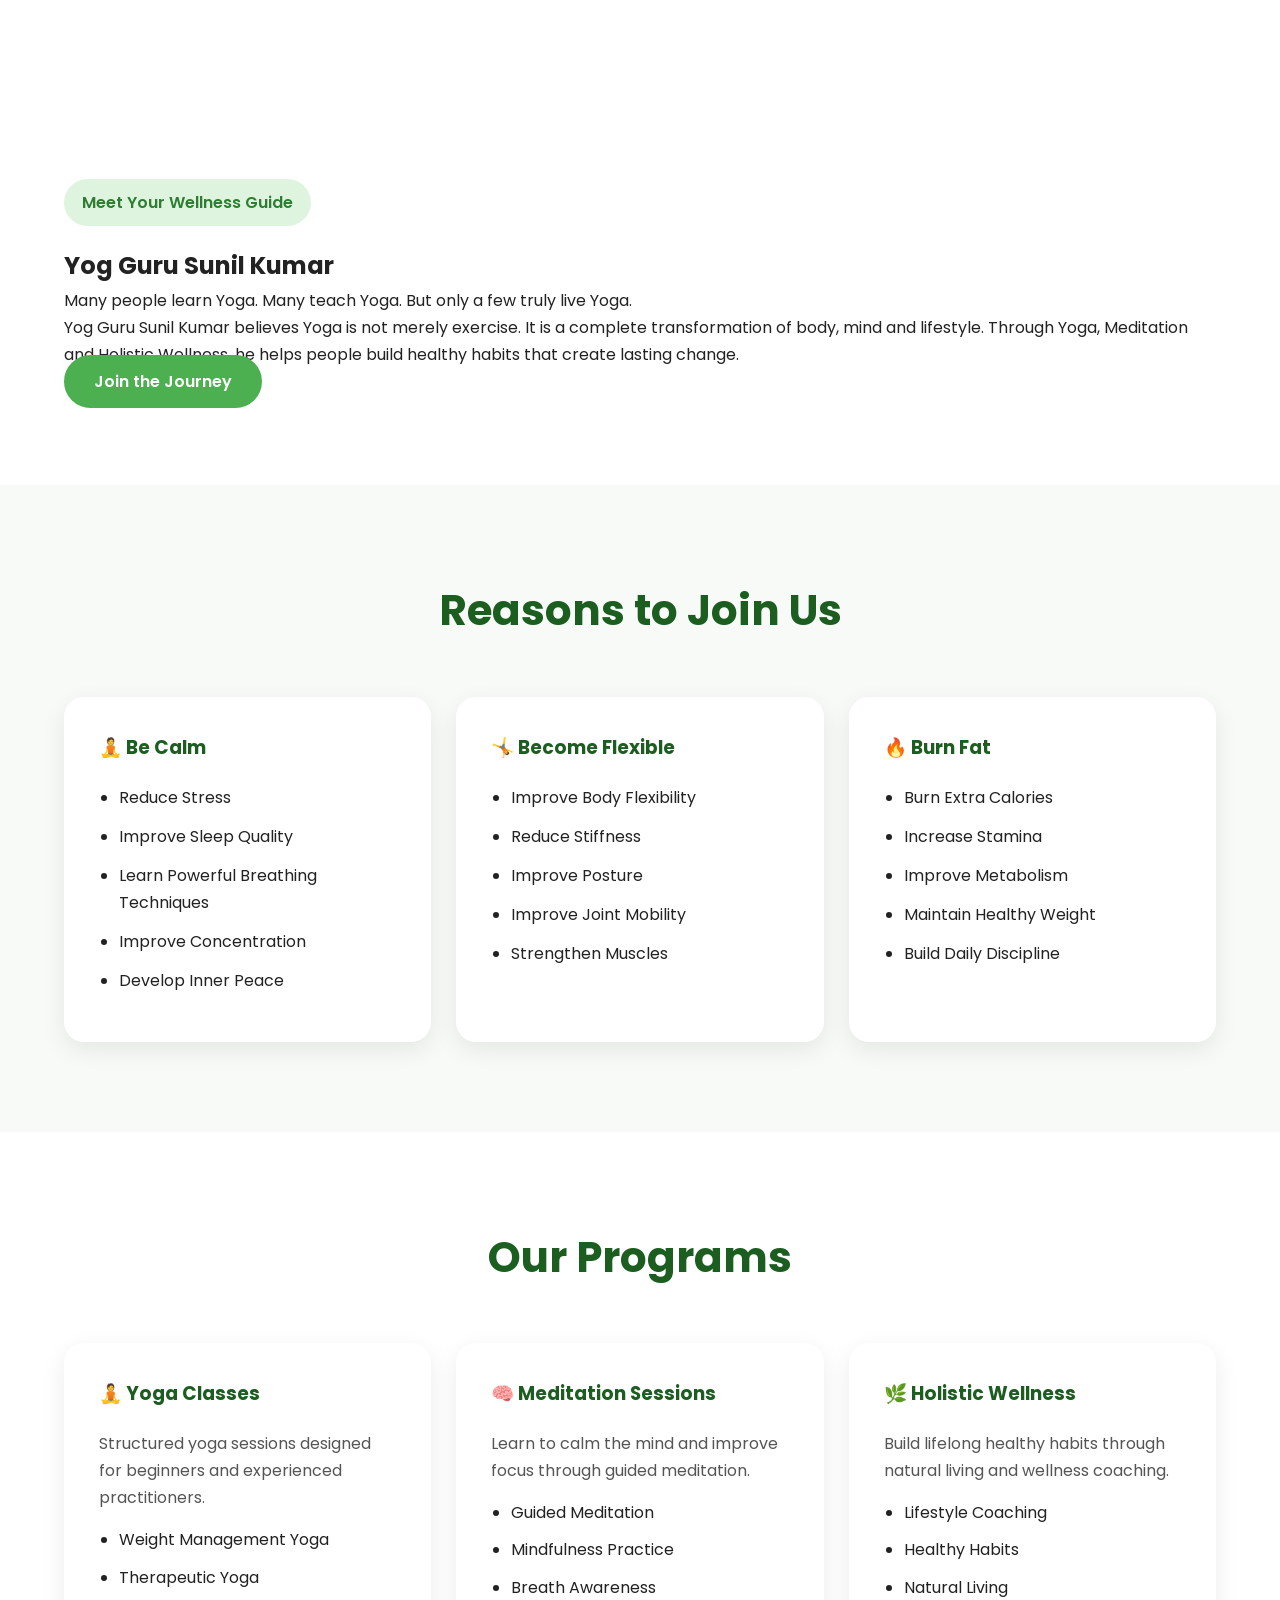
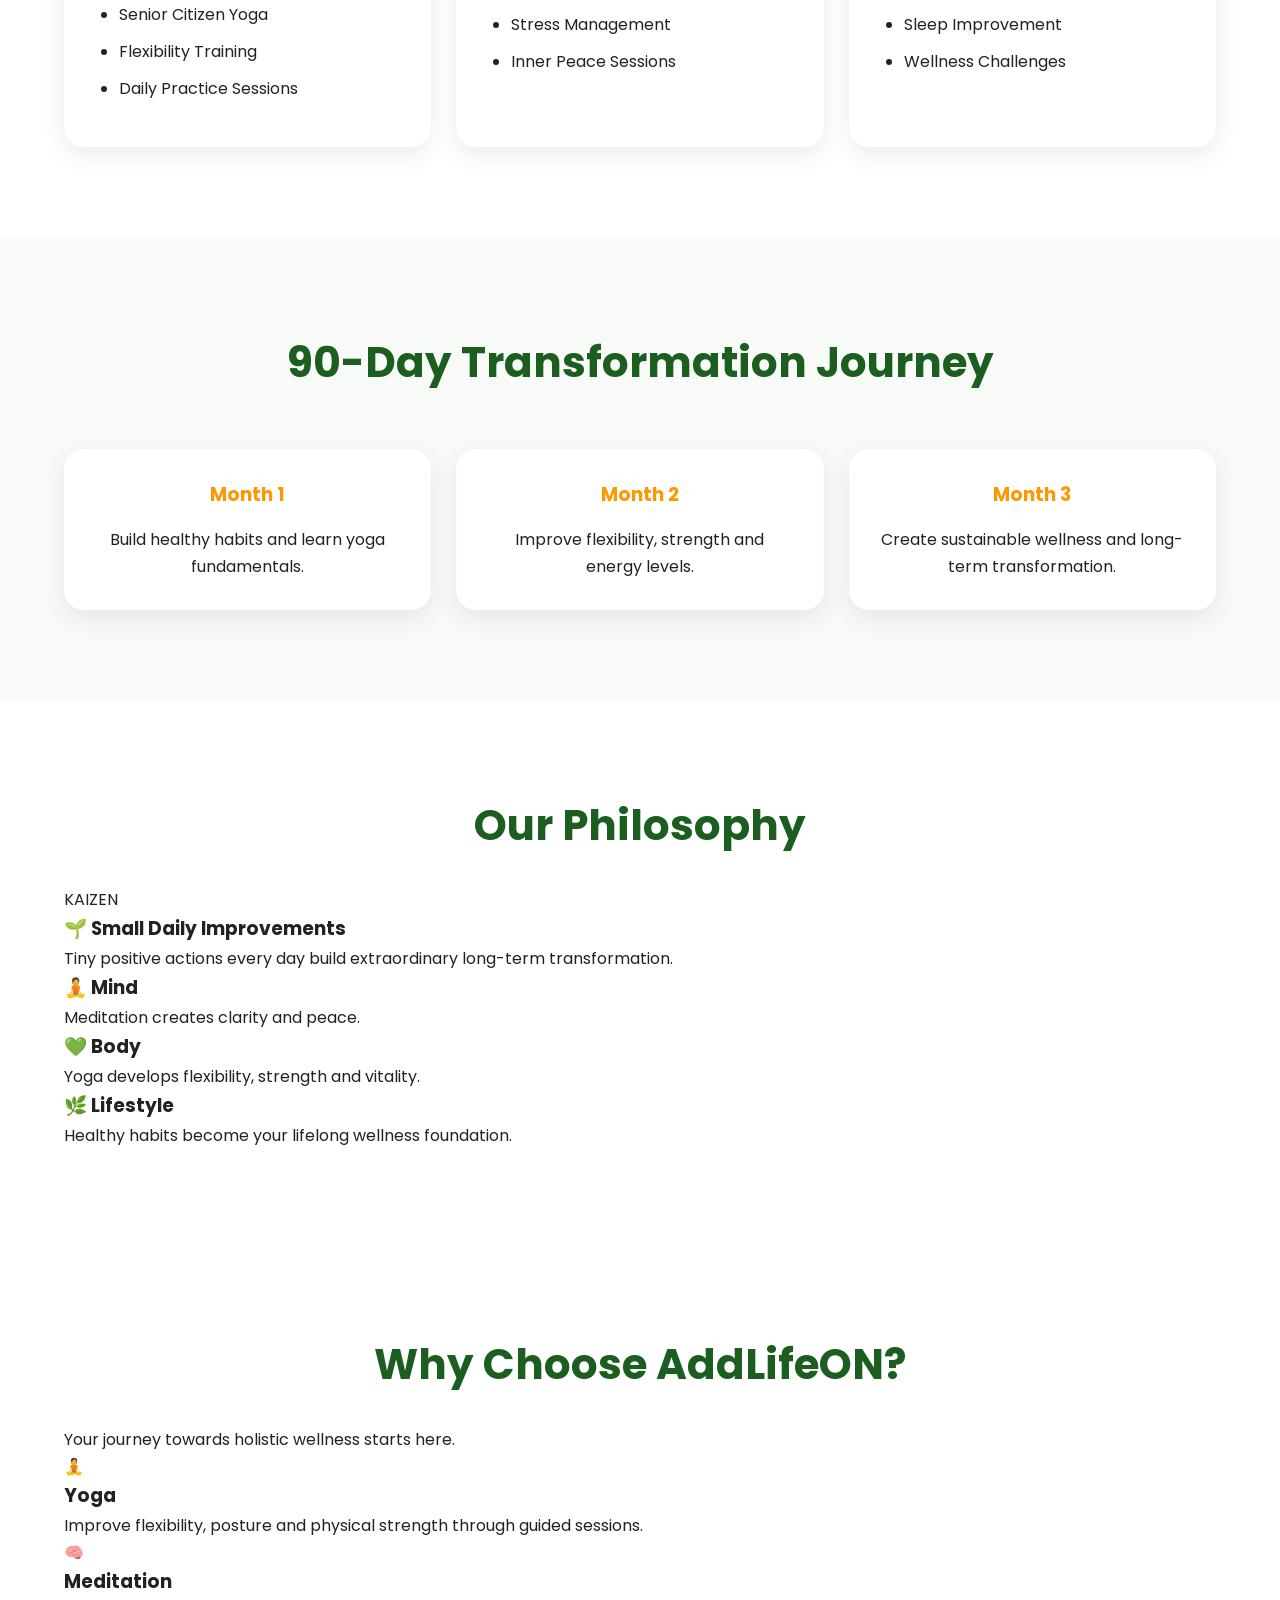
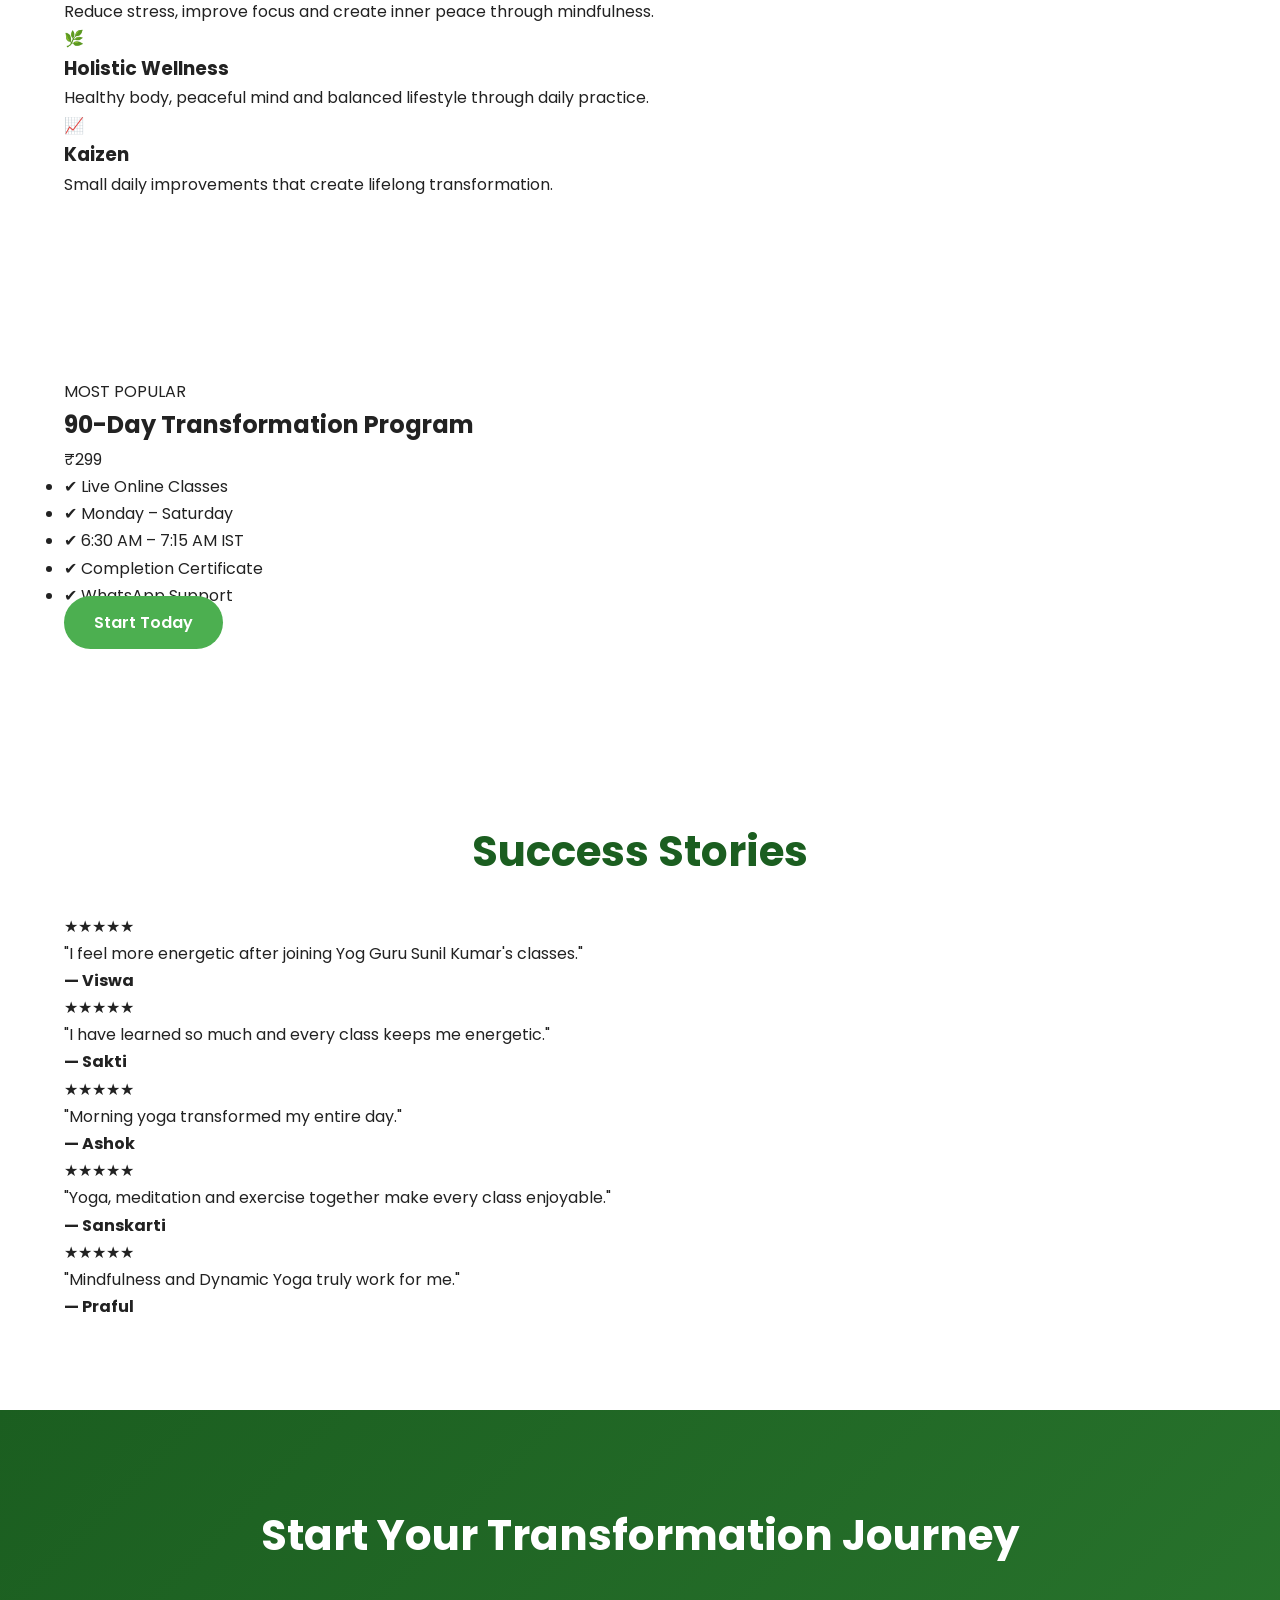
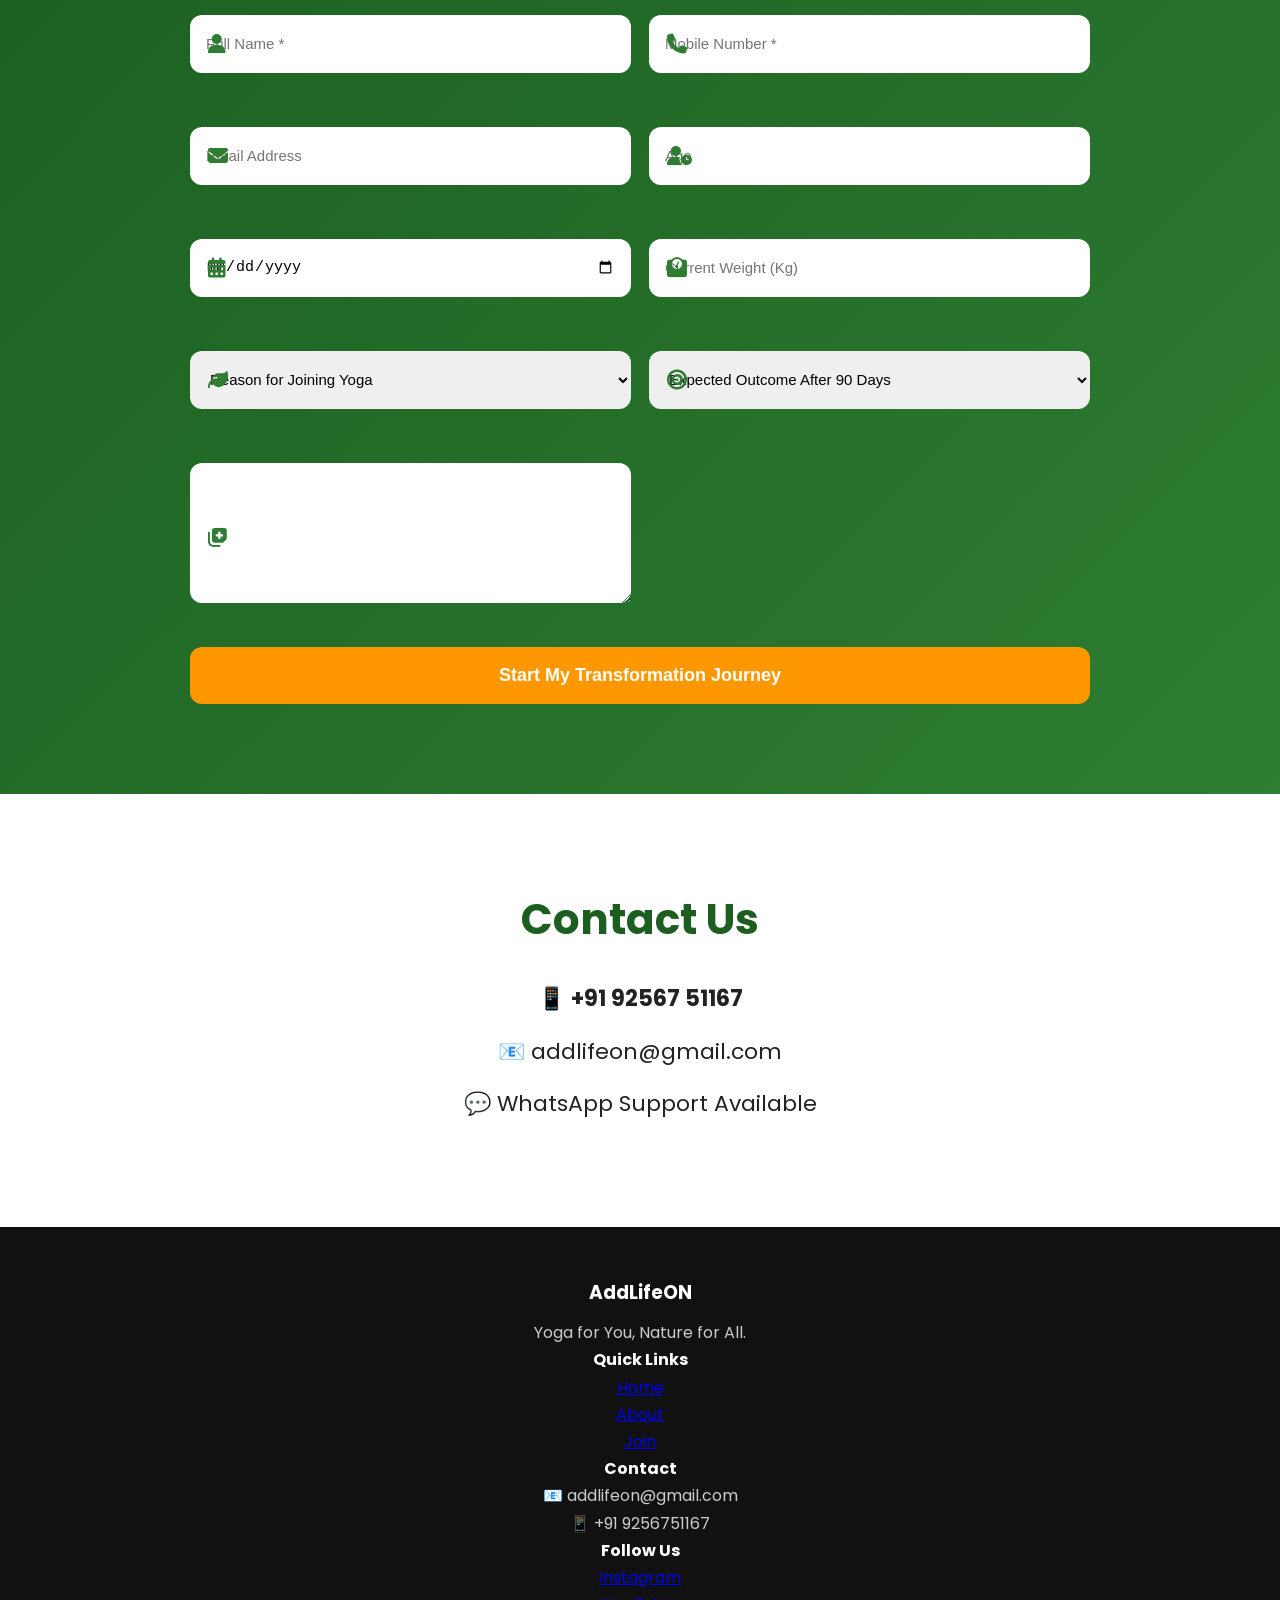
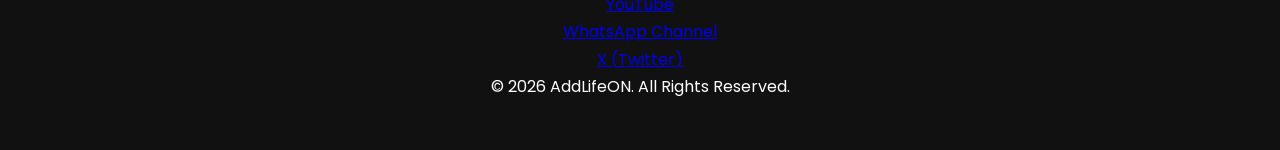
==== commit 168aa531: "Commit 002.1 Premium Join Form" ====
--- a/index.html
+++ b/index.html
@@ -51,7 +51,7 @@
 
 <a href="#home">Home</a>
 <a href="#about">About</a>
-<a href="#programs">Programs</a>
+<a href="#programs">Transformation</a>
 <a href="#join">Join Now</a>
 <a href="#contact">Contact</a>
 
@@ -399,37 +399,9 @@
 
 </section>
 
-<!-- FOUNDER -->
-
-<section class="section">
-
-<div class="container">
-
-<h2 class="section-title">
-Meet Your Wellness Guide
-</h2>
-
-<h3 class="founder-name">
-Yog Guru Sunil
-</h3>
-
-<p class="section-text">
-
-Dedicated to helping individuals transform their lives through Yoga, Meditation and Holistic Wellness.
-
-At AddLifeON, the focus is not merely exercise but complete transformation of body, mind and lifestyle through sustainable daily practices.
-
-</p>
-
-<blockquote>
-
-“Small daily improvements create remarkable long-term results.”
-
-</blockquote>
-
-</div>
-
-</section>
+<!-- OUR Philosophy -->
+
+
 <section class="section philosophy">
 
 <div class="container">
--- a/style.css
+++ b/style.css
@@ -651,369 +651,4 @@
 
 padding-top:18px;
 
-}
-/* ==========================================
-   HERO V2.1
-========================================== */
-
-.hero-subtitle{
-    font-size:1.15rem;
-    color:#555;
-    margin:25px 0;
-    line-height:1.8;
-}
-
-.hero-highlights{
-
-    display:flex;
-    gap:20px;
-    flex-wrap:wrap;
-    margin:35px 0;
-
-}
-
-.highlight-card{
-
-    background:#fff;
-    border-radius:18px;
-    padding:18px 24px;
-    box-shadow:0 12px 35px rgba(0,0,0,.08);
-
-    min-width:140px;
-
-    text-align:center;
-
-    transition:.35s;
-
-}
-
-.highlight-card:hover{
-
-    transform:translateY(-8px);
-
-}
-
-.highlight-card strong{
-
-    display:block;
-
-    font-size:24px;
-
-    color:#2E7D32;
-
-}
-
-.highlight-card span{
-
-    font-size:14px;
-
-    color:#777;
-
-}
-
-.hero-image{
-
-    display:flex;
-
-    justify-content:center;
-
-    align-items:center;
-
-}
-
-.hero-image img{
-
-    width:100%;
-    max-width:430px;
-
-    filter:drop-shadow(0 15px 40px rgba(46,125,50,.25));
-
-}
-
-@media(max-width:768px){
-
-.hero-highlights{
-
-justify-content:center;
-
-}
-
-.highlight-card{
-
-flex:1 1 40%;
-
-}
-
-}
-
-/*=========================
-COMMIT 001.2
-==========================*/
-
-.founder-section{
-
-background:#fff;
-
-}
-
-.founder-grid{
-
-display:grid;
-
-grid-template-columns:380px 1fr;
-
-gap:70px;
-
-align-items:center;
-
-}
-
-.founder-image img{
-
-width:100%;
-
-border-radius:30px;
-
-box-shadow:0 20px 50px rgba(0,0,0,.15);
-
-}
-
-.founder-grid h2{
-
-font-size:46px;
-
-margin:20px 0;
-
-}
-
-.founder-grid span{
-
-color:#2E7D32;
-
-}
-
-.philosophy{
-
-background:#F7FBF6;
-
-}
-
-.kaizen-grid{
-
-display:grid;
-
-grid-template-columns:repeat(4,1fr);
-
-gap:25px;
-
-margin-top:50px;
-
-}
-
-.kaizen-grid div{
-
-background:white;
-
-padding:35px;
-
-border-radius:20px;
-
-box-shadow:0 15px 40px rgba(0,0,0,.08);
-
-transition:.35s;
-
-}
-
-.kaizen-grid div:hover{
-
-transform:translateY(-8px);
-
-}
-
-.pricing-section{
-
-background:linear-gradient(135deg,#2E7D32,#66BB6A);
-
-}
-
-.pricing-card{
-
-max-width:650px;
-
-margin:auto;
-
-background:white;
-
-padding:50px;
-
-border-radius:30px;
-
-text-align:center;
-
-box-shadow:0 25px 60px rgba(0,0,0,.2);
-
-}
-
-.price{
-
-font-size:72px;
-
-font-weight:700;
-
-color:#2E7D32;
-
-margin:20px 0;
-
-}
-
-.pricing-card ul{
-
-text-align:left;
-
-margin:30px auto;
-
-max-width:320px;
-
-}
-
-.pricing-card li{
-
-margin-bottom:15px;
-
-}
-
-@media(max-width:992px){
-
-.founder-grid{
-
-grid-template-columns:1fr;
-
-text-align:center;
-
-}
-
-.kaizen-grid{
-
-grid-template-columns:1fr 1fr;
-
-}
-
-}
-
-@media(max-width:768px){
-
-.kaizen-grid{
-
-grid-template-columns:1fr;
-
-}
-
-.price{
-
-font-size:54px;
-
-}
-
-}
-/*==============================
-Commit 001.3
-==============================*/
-
-.why-section{
-background:#ffffff;
-}
-
-.why-grid,
-.testimonial-grid{
-
-display:grid;
-grid-template-columns:repeat(auto-fit,minmax(240px,1fr));
-gap:30px;
-margin-top:50px;
-
-}
-
-.why-card,
-.testimonial-card{
-
-background:#fff;
-padding:30px;
-border-radius:20px;
-box-shadow:0 15px 40px rgba(0,0,0,.08);
-transition:.35s;
-
-}
-
-.why-card:hover,
-.testimonial-card:hover{
-
-transform:translateY(-8px);
-
-}
-
-.why-icon{
-
-font-size:48px;
-margin-bottom:20px;
-
-}
-
-.testimonials{
-
-background:#F8FBF8;
-
-}
-
-.footer{
-
-background:#1B4332;
-color:white;
-padding:70px 0 30px;
-
-}
-
-.footer-grid{
-
-display:grid;
-grid-template-columns:repeat(auto-fit,minmax(220px,1fr));
-gap:40px;
-
-}
-
-.footer a{
-
-color:#E8F5E9;
-text-decoration:none;
-line-height:2;
-
-}
-
-.footer a:hover{
-
-color:#A5D6A7;
-
-}
-
-.copyright{
-
-margin-top:50px;
-text-align:center;
-border-top:1px solid rgba(255,255,255,.15);
-padding-top:20px;
-
-}
-
-.reveal{
-
-opacity:0;
-transform:translateY(50px);
-transition:.8s;
-
-}
-
-.reveal.active{
-
-opacity:1;
-transform:translateY(0);
-
 }
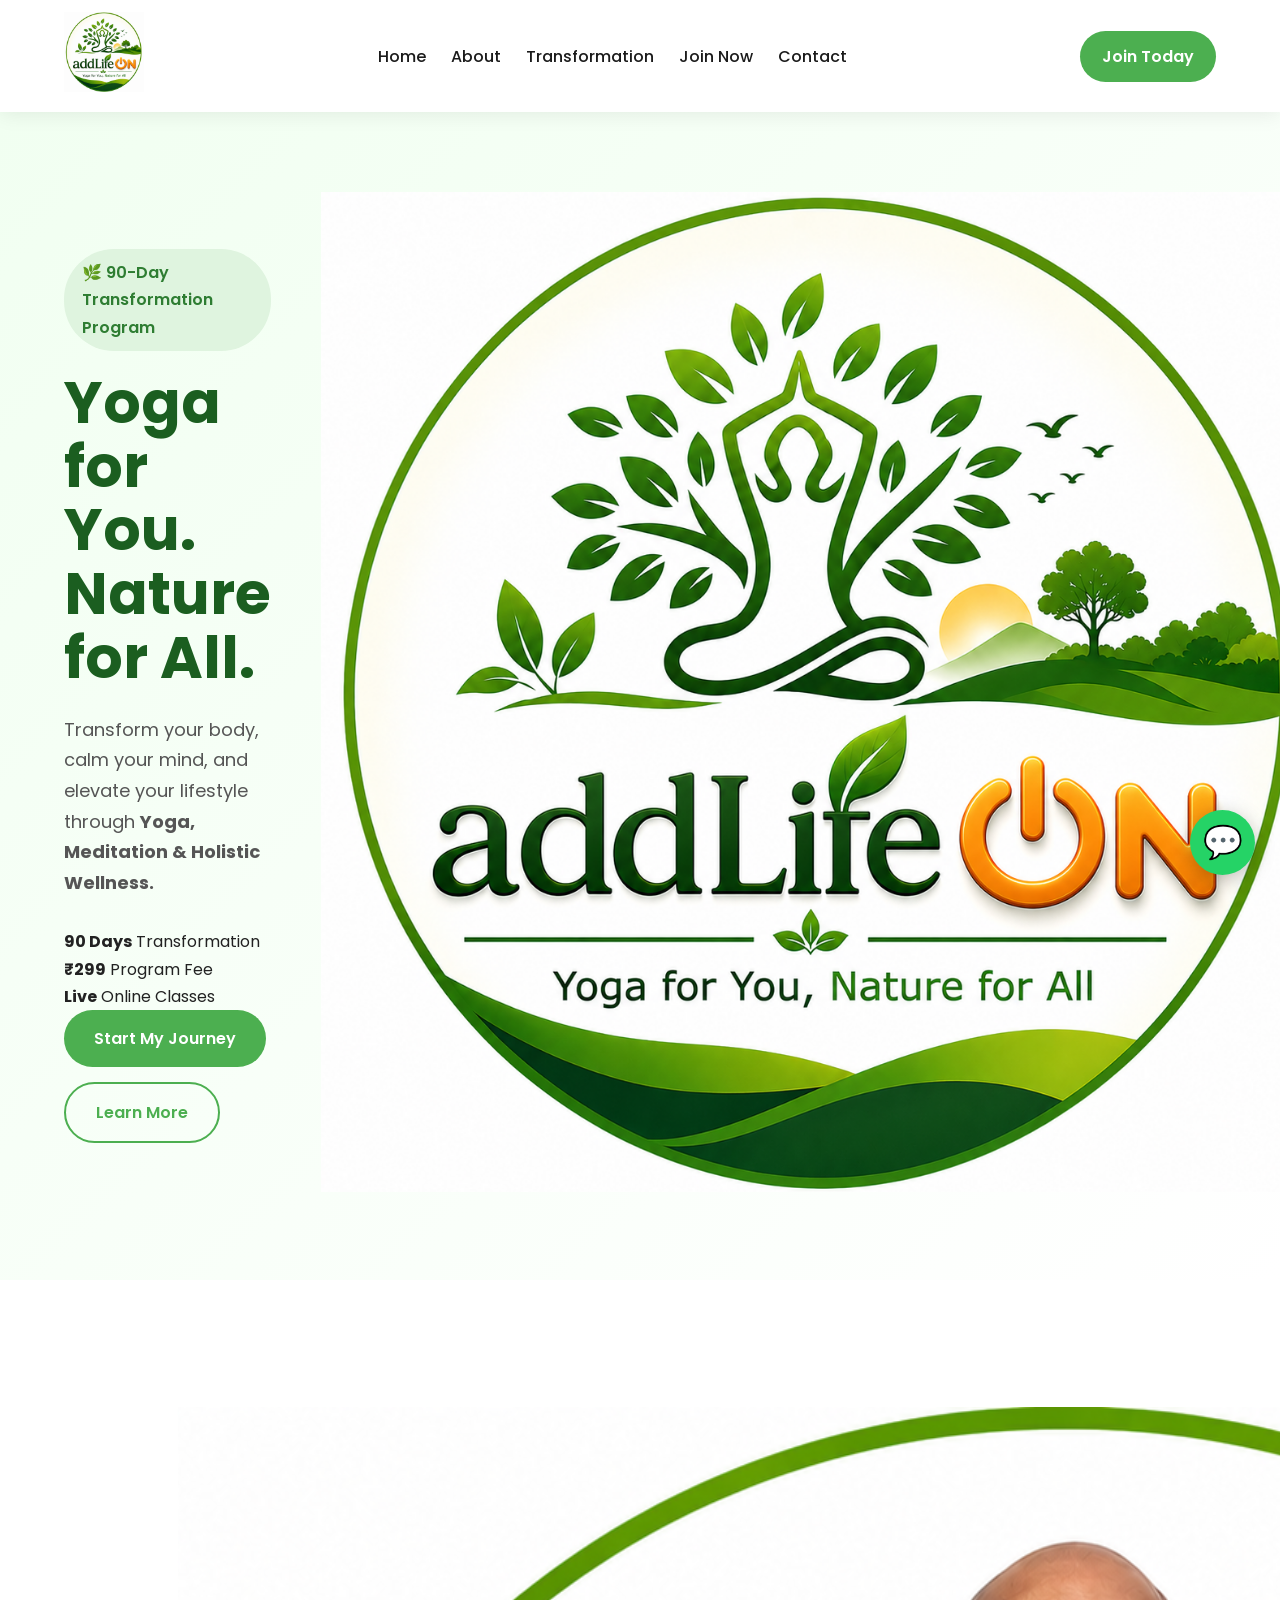
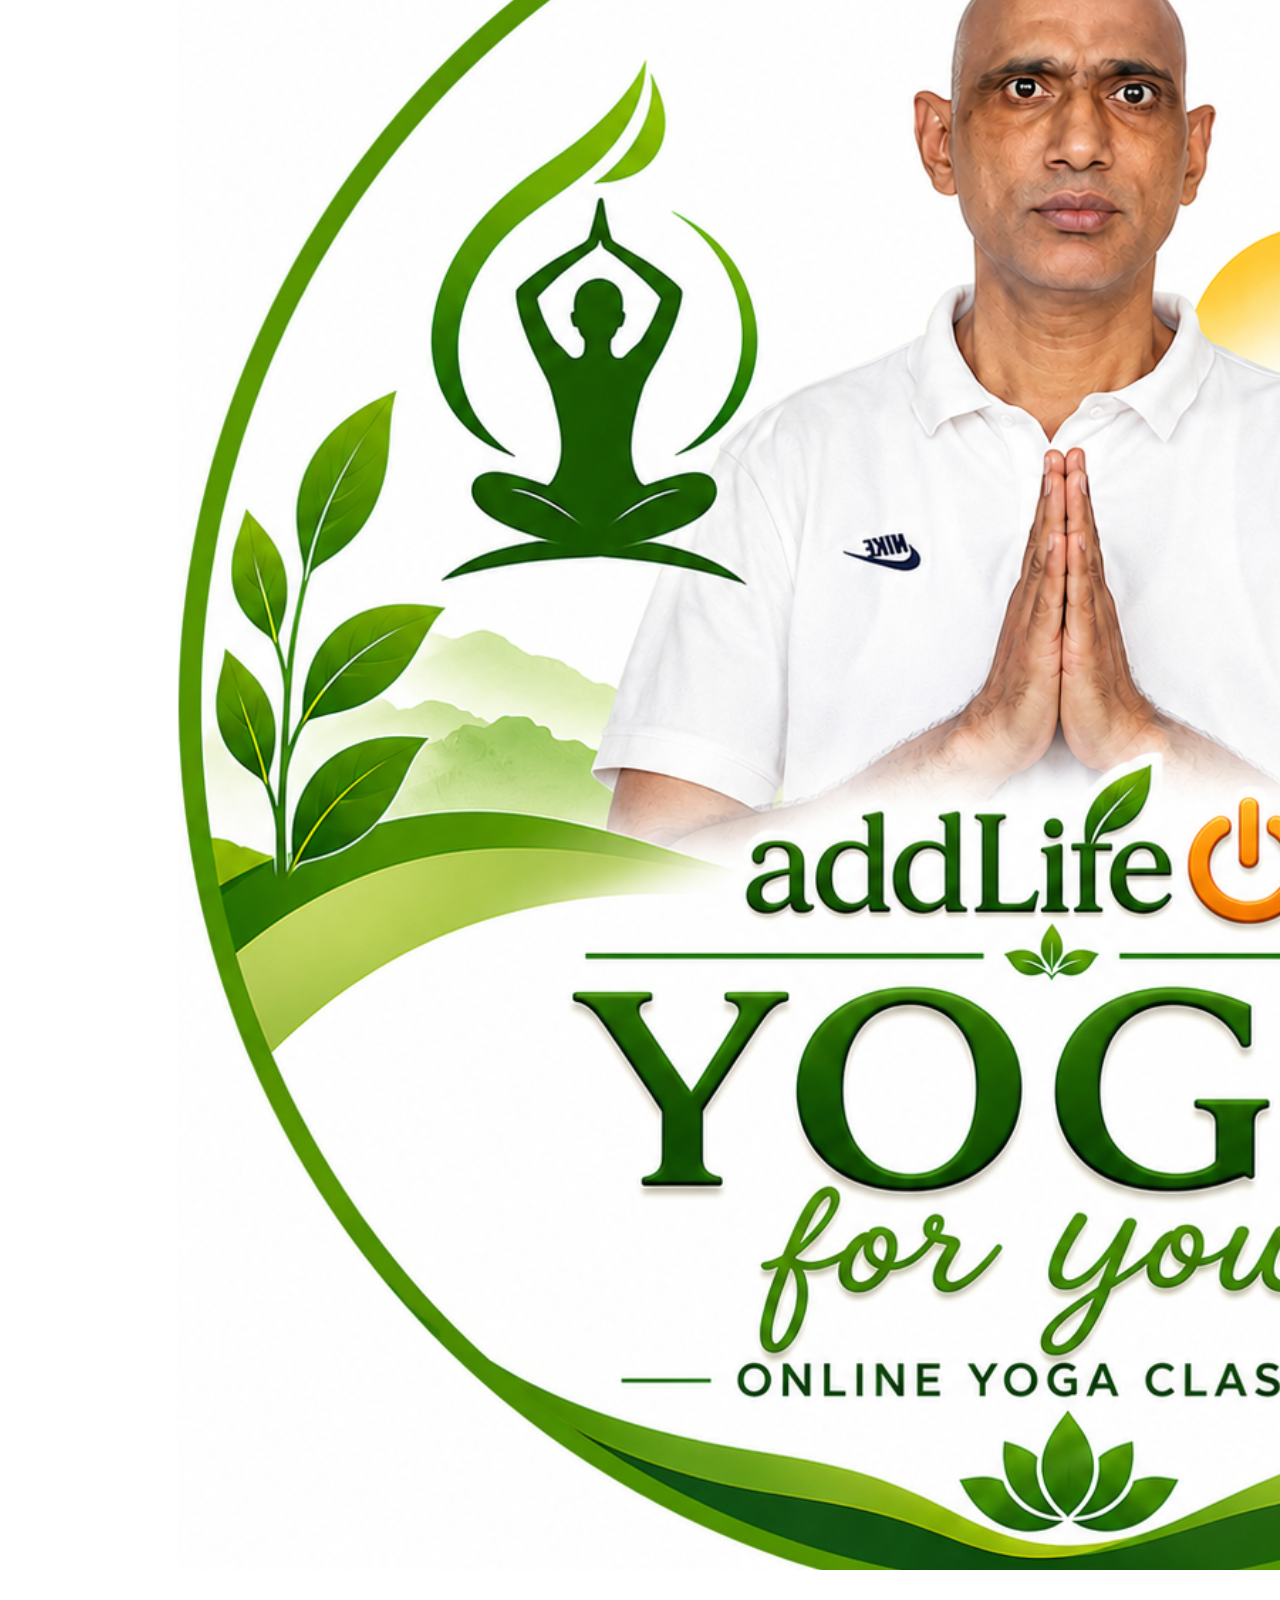
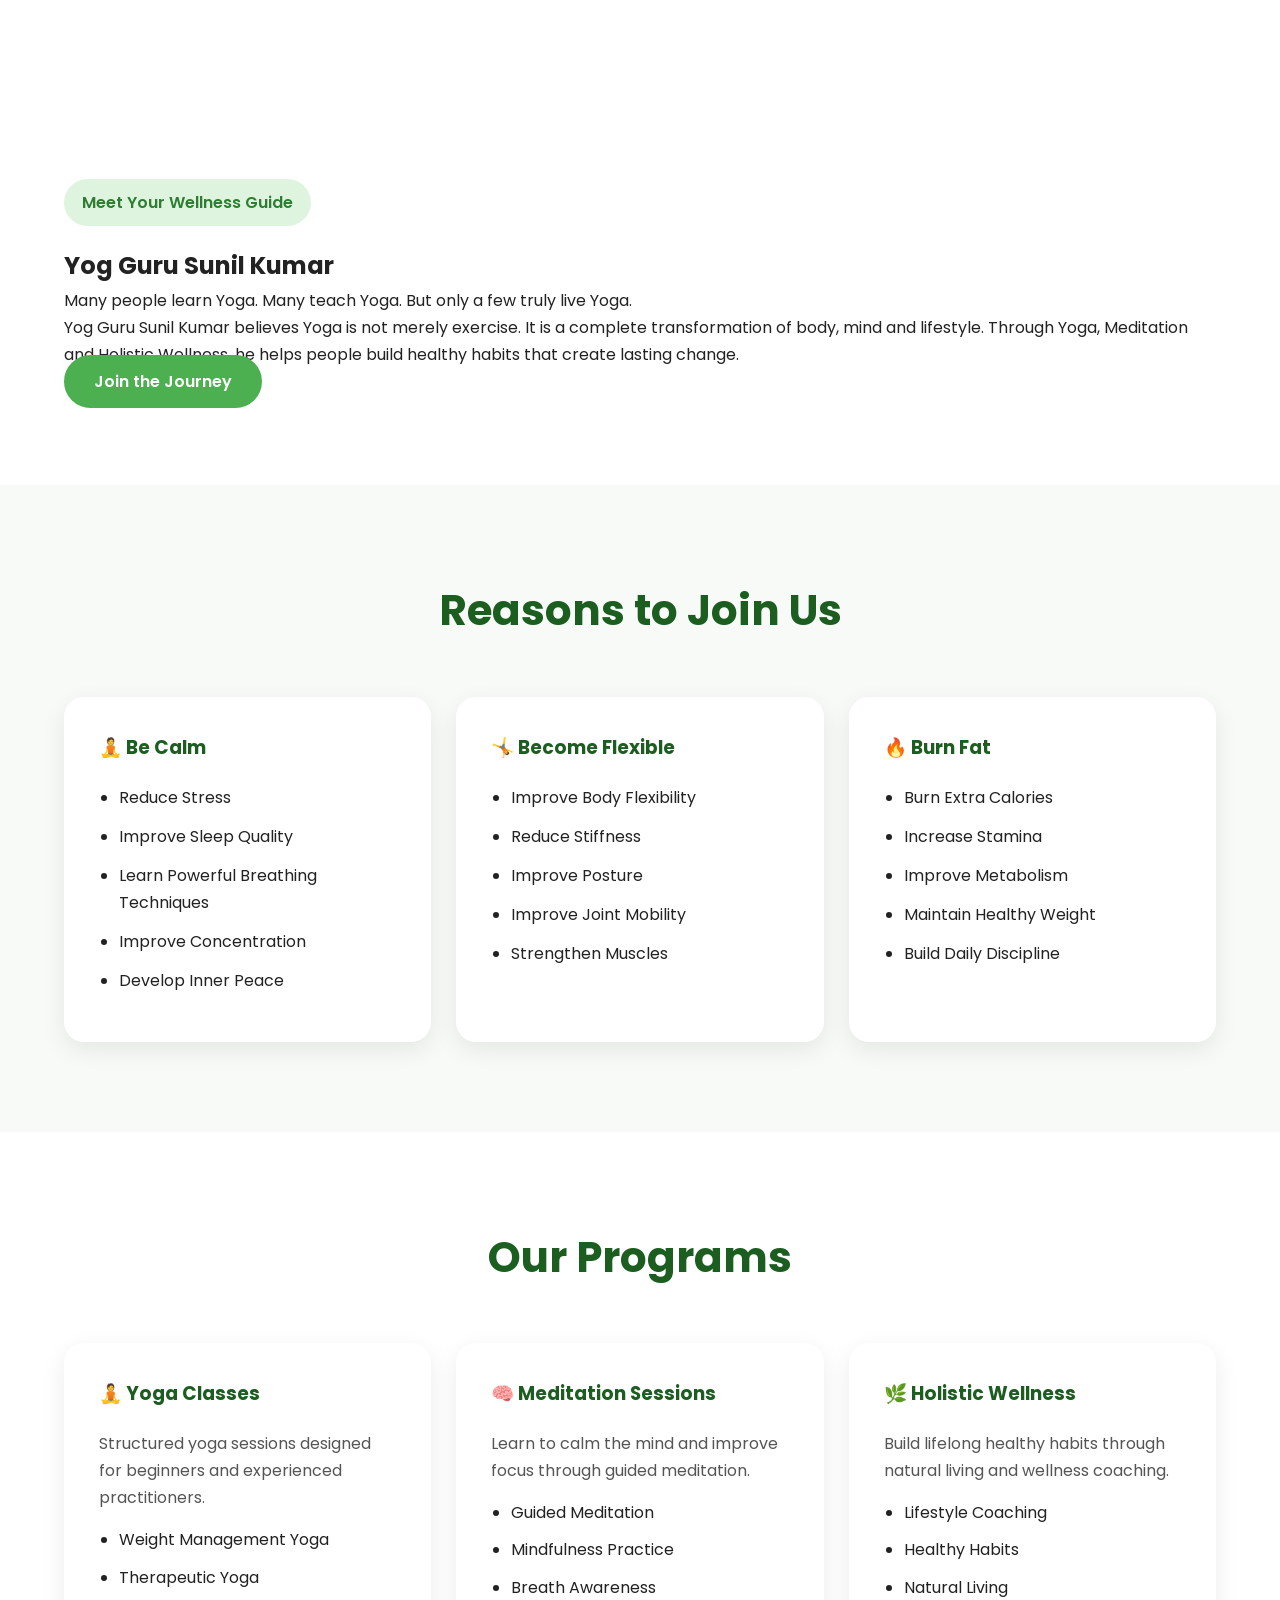
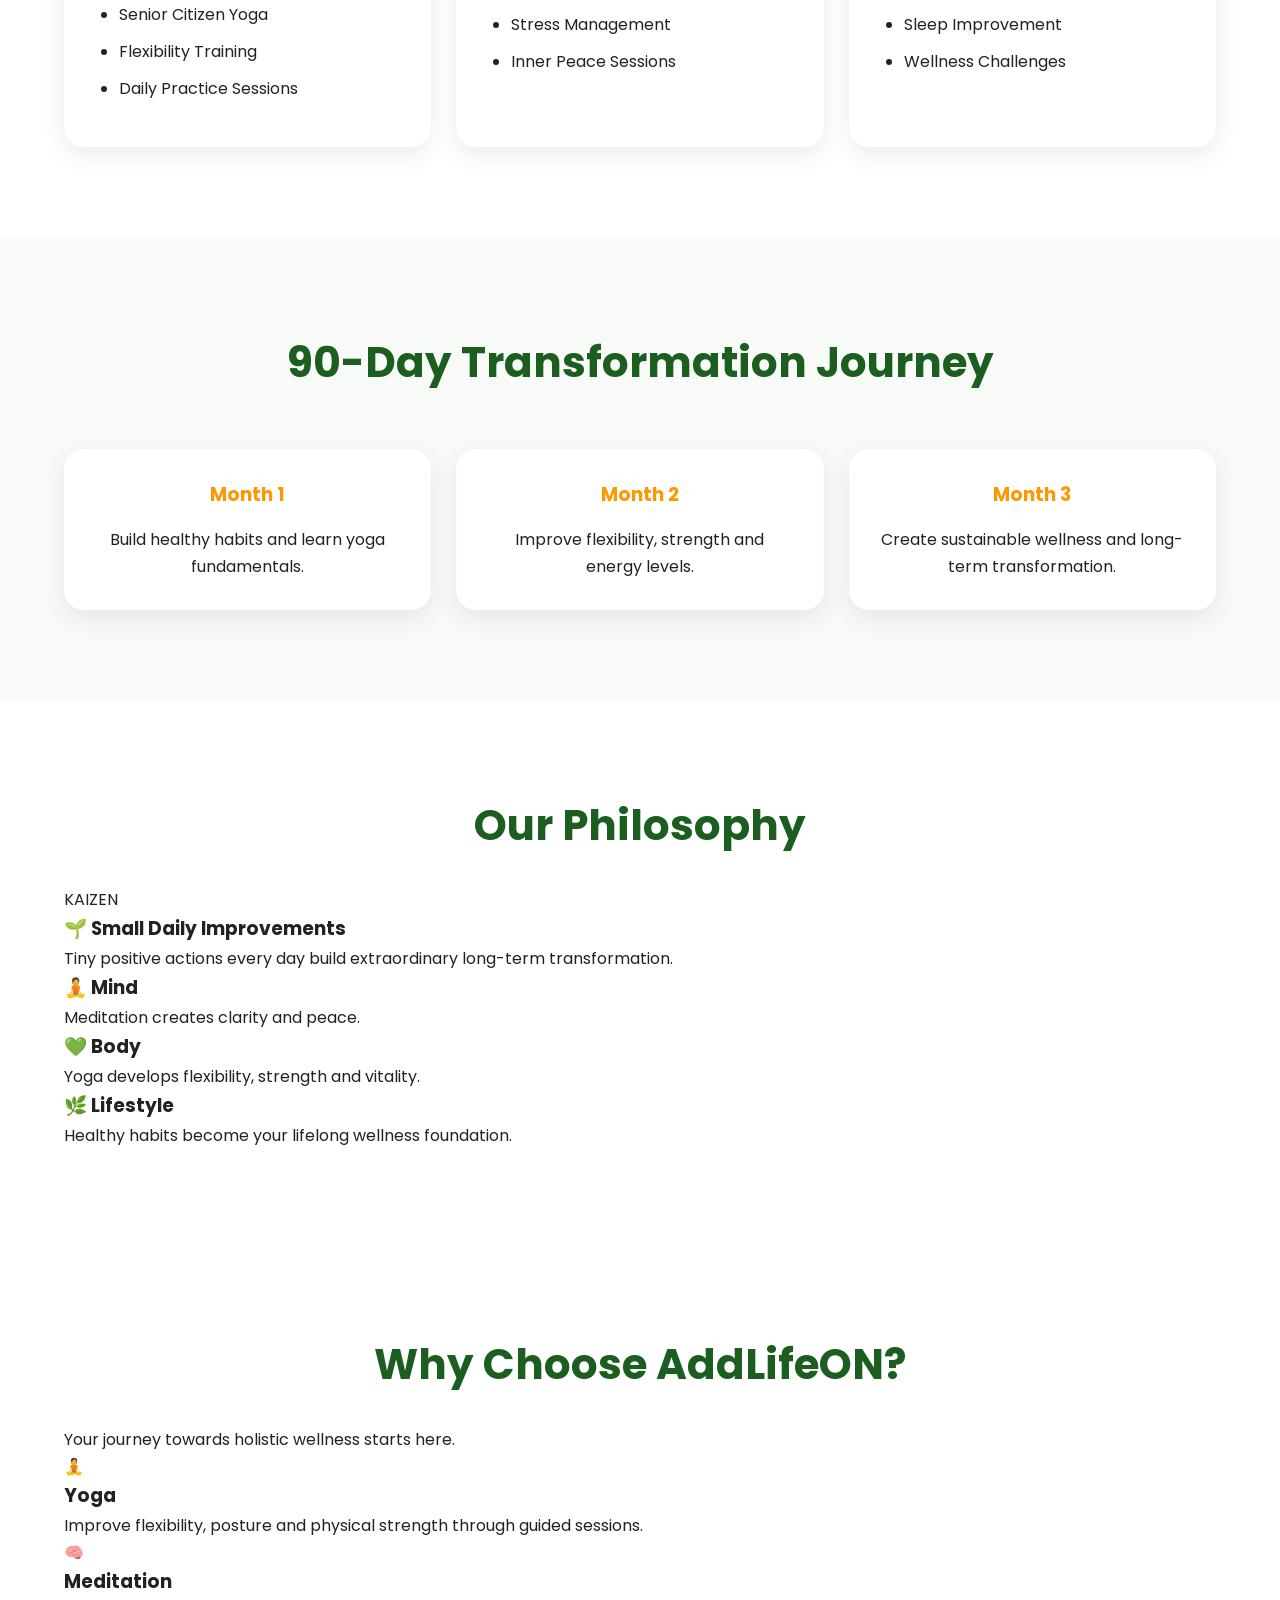
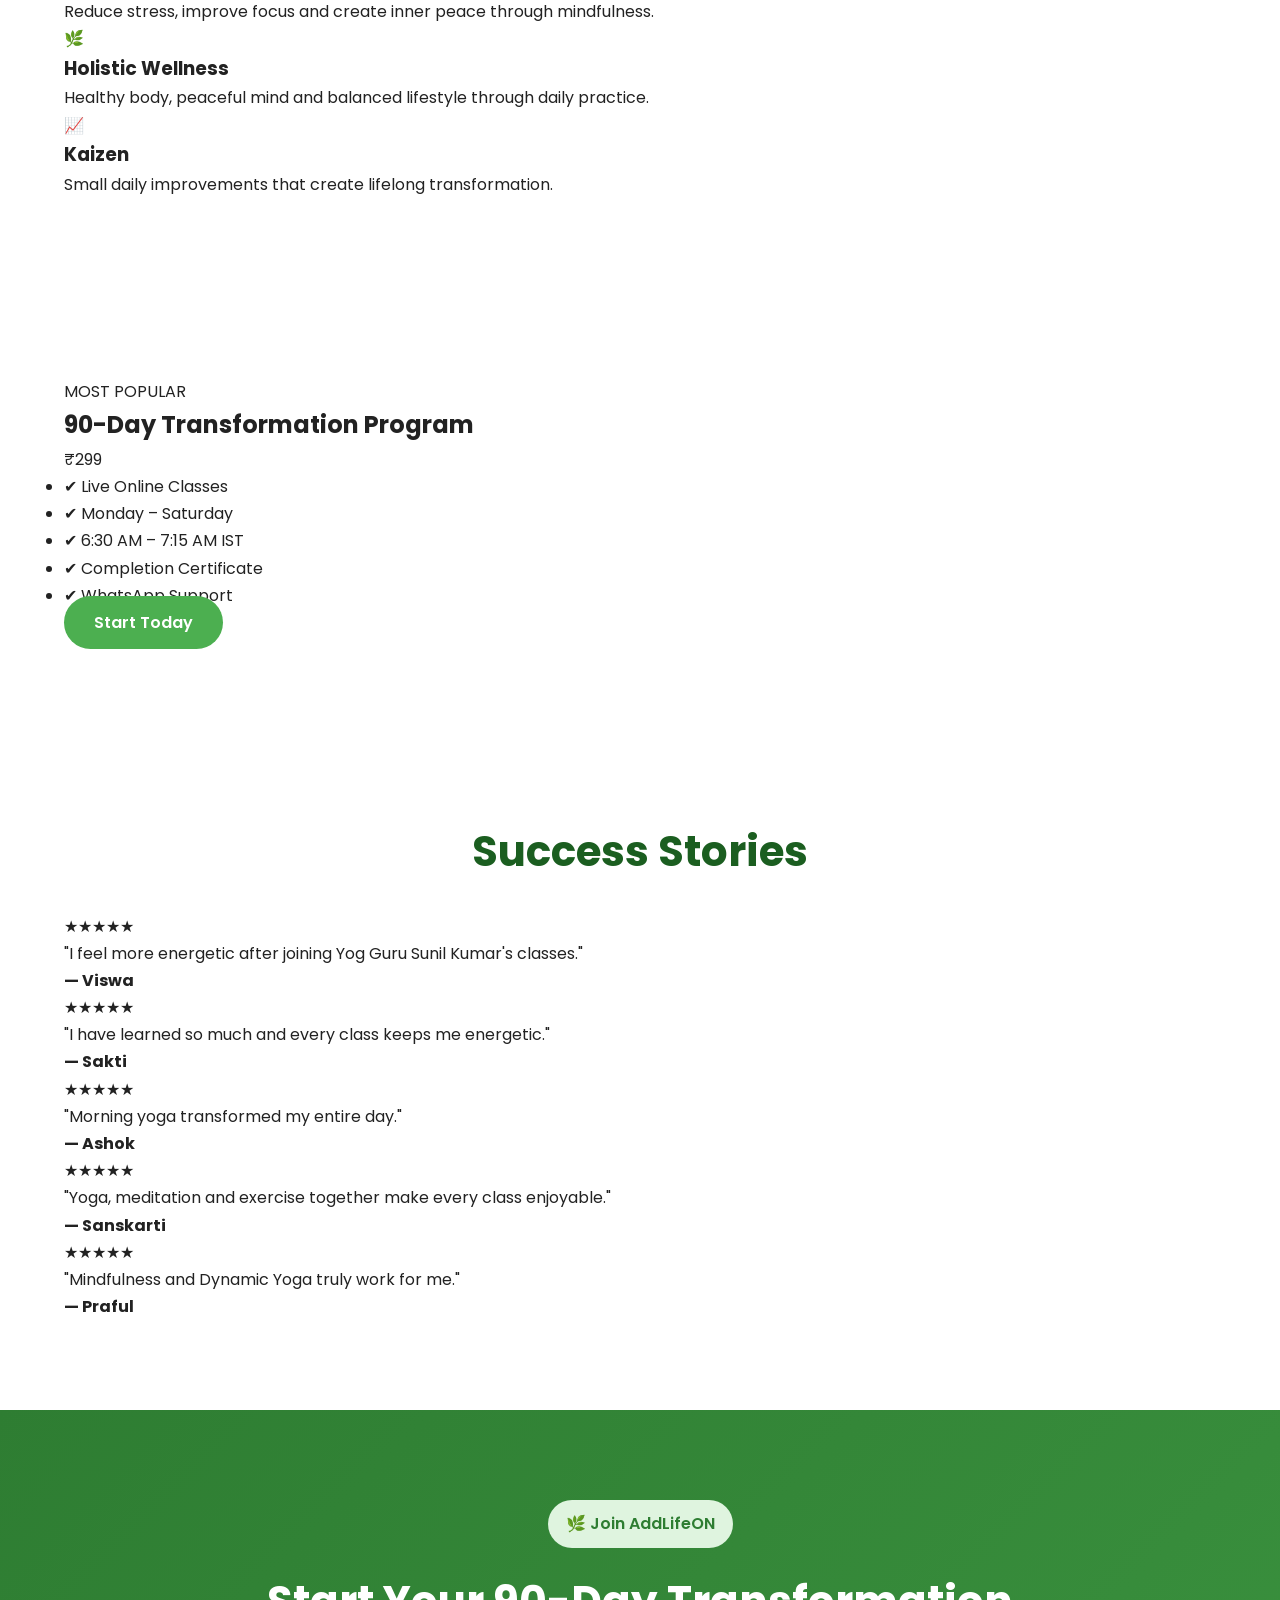
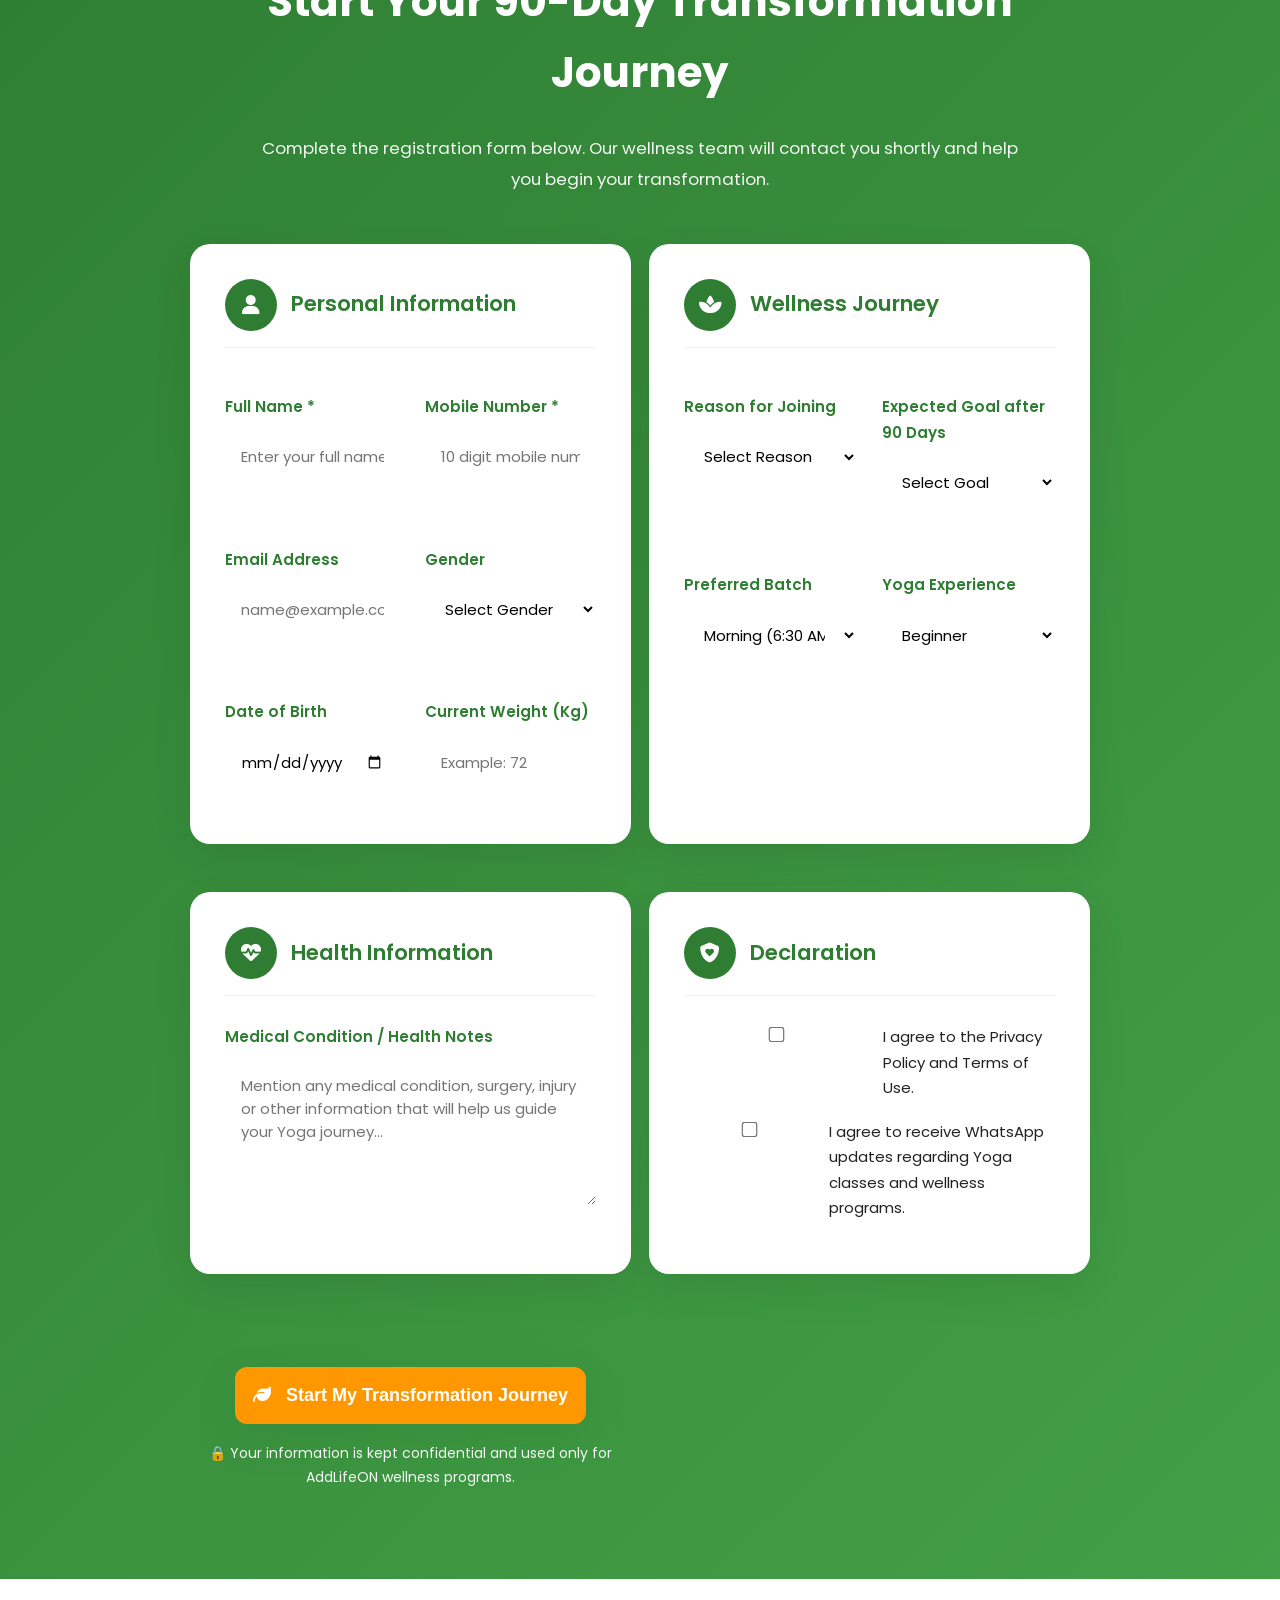
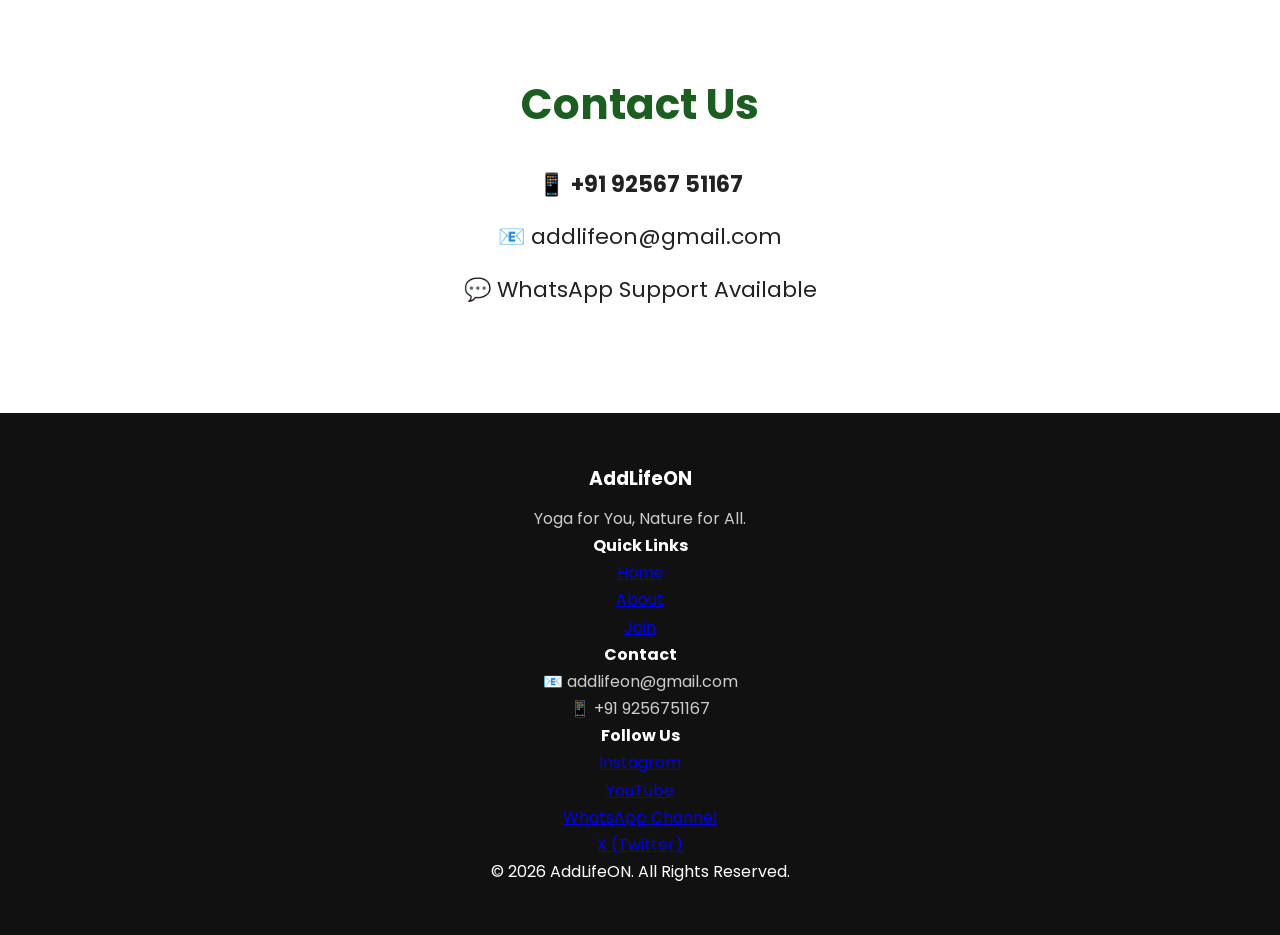
==== commit cf87115b: "v2.1.1 Stable" ====
--- a/index.html
+++ b/index.html
@@ -674,127 +674,352 @@
 </div>
 
 </section>
-<!-- FORM -->
-
+<!-- JOIN FORM -->
 <section class="section form-section" id="join">
 
-<div class="container">
-
-<h2 class="section-title white">
-Start Your Transformation Journey
-</h2>
-
-<form id="joinForm">
-<div class="input-group">
-
-    <i class="fa-solid fa-user"></i>
-
-    <input
-        type="text"
-        id="name"
-        placeholder="Full Name *"
-        required>
-
-</div>
-
-
-<div class="input-group">
-
-    <i class="fa-solid fa-phone"></i>
-
-    <input
-        type="tel"
-        id="mobile"
-        placeholder="Mobile Number *"
-        required>
-
-</div>
-
-<div class="input-group">
-
-    <i class="fa-solid fa-envelope"></i>
-
-    <input
-        type="email"
-        id="email"
-        placeholder="Email Address">
-
-</div>
-
-<div class="input-group">
-
-    <i class="fa-solid fa-user-clock"></i>
-
-    <input
-        type="number"
-        id="age"
-        placeholder="Age">
-
-</div>
-
-<div class="input-group">
-
-    <i class="fa-solid fa-calendar-days"></i>
-
-    <input
-        type="date"
-        id="dob">
-
-</div>
-
-<div class="input-group">
-
-    <i class="fa-solid fa-weight-scale"></i>
-
-    <input
-        type="number"
-        id="weight"
-        placeholder="Current Weight (Kg)">
-
-</div>
-<div class="input-group">
-
-    <i class="fa-solid fa-leaf"></i>
-<select>
-<option>Reason for Joining Yoga</option>
-<option>Weight Loss</option>
-<option>Stress Relief</option>
-<option>Improve Sleep</option>
-<option>Improve Flexibility</option>
-<option>Meditation</option>
-<option>General Fitness</option>
-</select>
-
-</div>
-
-<div class="input-group">
-
-    <i class="fa-solid fa-bullseye"></i>
-
-<select>
-<option>Expected Outcome After 90 Days</option>
-<option>Weight Loss</option>
-<option>Better Sleep</option>
-<option>Reduce Stress</option>
-<option>Improve Fitness</option>
-<option>Improve Flexibility</option>
-<option>Healthy Lifestyle</option>
-</select>
-
-</div>
-<div class="input-group">
-
-    <i class="fa-solid fa-notes-medical"></i>
-
-    <textarea></textarea>
-
-</div>
-
-<button type="submit">
-
-Start My Transformation Journey
-
-</button>
+    <div class="container">
+
+        <div class="join-header">
+
+            <span class="hero-badge">
+                🌿 Join AddLifeON
+            </span>
+
+            <h2 class="section-title white">
+                Start Your 90-Day Transformation Journey
+            </h2>
+
+            <p class="join-subtitle">
+                Complete the registration form below. Our wellness team will contact you shortly and help you begin your transformation.
+            </p>
+
+        </div>
+
+        <form id="joinForm" class="premium-form">
+
+            <!-- ========================= -->
+            <!-- Personal Information -->
+            <!-- ========================= -->
+
+            <div class="form-card">
+
+                <div class="card-title">
+
+                    <i class="fa-solid fa-user"></i>
+
+                    <h3>Personal Information</h3>
+
+                </div>
+
+                <div class="form-grid">
+
+                    <div class="input-group">
+
+                        <label for="name">
+                            Full Name *
+                        </label>
+
+                        <input
+                            type="text"
+                            id="name"
+                            name="name"
+                            placeholder="Enter your full name"
+                            required>
+
+                    </div>
+
+                    <div class="input-group">
+
+                        <label for="mobile">
+                            Mobile Number *
+                        </label>
+
+                        <input
+                            type="tel"
+                            id="mobile"
+                            name="mobile"
+                            maxlength="10"
+                            placeholder="10 digit mobile number"
+                            required>
+
+                    </div>
+
+                    <div class="input-group">
+
+                        <label for="email">
+                            Email Address
+                        </label>
+
+                        <input
+                            type="email"
+                            id="email"
+                            name="email"
+                            placeholder="name@example.com">
+
+                    </div>
+
+                    <div class="input-group">
+
+                        <label for="gender">
+                            Gender
+                        </label>
+
+                        <select
+                            id="gender"
+                            name="gender">
+
+                            <option value="">
+                                Select Gender
+                            </option>
+
+                            <option>
+                                Male
+                            </option>
+
+                            <option>
+                                Female
+                            </option>
+
+                            <option>
+                                Prefer Not to Say
+                            </option>
+
+                        </select>
+
+                    </div>
+
+                    <div class="input-group">
+
+                        <label for="dob">
+                            Date of Birth
+                        </label>
+
+                        <input
+                            type="date"
+                            id="dob"
+                            name="dob">
+
+                    </div>
+
+                    <div class="input-group">
+
+                        <label for="weight">
+                            Current Weight (Kg)
+                        </label>
+
+                        <input
+                            type="number"
+                            id="weight"
+                            name="weight"
+                            min="20"
+                            max="250"
+                            placeholder="Example: 72">
+
+                    </div>
+
+                </div>
+
+            </div>
+
+            <!-- Wellness Journey Card Starts Here -->
+			
+			<!-- ========================= -->
+<!-- Wellness Journey -->
+<!-- ========================= -->
+
+<div class="form-card">
+
+    <div class="card-title">
+
+        <i class="fa-solid fa-spa"></i>
+
+        <h3>Wellness Journey</h3>
+
+    </div>
+
+    <div class="form-grid">
+
+        <div class="input-group">
+
+            <label for="reason">
+                Reason for Joining
+            </label>
+
+            <select id="reason" name="reason">
+
+                <option value="">Select Reason</option>
+
+                <option>Weight Loss</option>
+                <option>Stress Relief</option>
+                <option>Improve Sleep</option>
+                <option>Improve Flexibility</option>
+                <option>Meditation</option>
+                <option>General Fitness</option>
+                <option>Back Pain Relief</option>
+                <option>Healthy Lifestyle</option>
+
+            </select>
+
+        </div>
+
+        <div class="input-group">
+
+            <label for="goal">
+                Expected Goal after 90 Days
+            </label>
+
+            <select id="goal" name="goal">
+
+                <option value="">Select Goal</option>
+
+                <option>Weight Loss</option>
+                <option>Reduce Stress</option>
+                <option>Better Sleep</option>
+                <option>Improve Flexibility</option>
+                <option>Increase Energy</option>
+                <option>Improve Fitness</option>
+                <option>Healthy Lifestyle</option>
+
+            </select>
+
+        </div>
+
+        <div class="input-group">
+
+            <label for="batch">
+                Preferred Batch
+            </label>
+
+            <select id="batch" name="batch">
+
+                <option>Morning (6:30 AM)</option>
+                <option>Evening</option>
+
+            </select>
+
+        </div>
+
+        <div class="input-group">
+
+            <label for="experience">
+                Yoga Experience
+            </label>
+
+            <select id="experience" name="experience">
+
+                <option>Beginner</option>
+                <option>Intermediate</option>
+                <option>Advanced</option>
+
+            </select>
+
+        </div>
+
+    </div>
+
+</div>
+
+<!-- ========================= -->
+<!-- Health Information -->
+<!-- ========================= -->
+
+<div class="form-card">
+
+    <div class="card-title">
+
+        <i class="fa-solid fa-heart-pulse"></i>
+
+        <h3>Health Information</h3>
+
+    </div>
+
+    <div class="input-group full-width">
+
+        <label for="medical">
+
+            Medical Condition / Health Notes
+
+        </label>
+
+        <textarea
+            id="medical"
+            name="medical"
+            rows="5"
+            placeholder="Mention any medical condition, surgery, injury or other information that will help us guide your Yoga journey..."></textarea>
+
+    </div>
+
+</div>
+
+<!-- ========================= -->
+<!-- Consent -->
+<!-- ========================= -->
+
+<div class="form-card">
+
+    <div class="card-title">
+
+        <i class="fa-solid fa-shield-heart"></i>
+
+        <h3>Declaration</h3>
+
+    </div>
+
+    <label class="checkbox-row">
+
+        <input
+            type="checkbox"
+            id="privacy"
+            required>
+
+        <span>
+
+            I agree to the Privacy Policy and Terms of Use.
+
+        </span>
+
+    </label>
+
+    <label class="checkbox-row">
+
+        <input
+            type="checkbox"
+            id="whatsapp">
+
+        <span>
+
+            I agree to receive WhatsApp updates regarding Yoga classes and wellness programs.
+
+        </span>
+
+    </label>
+
+</div>
+
+<!-- ========================= -->
+<!-- Submit -->
+<!-- ========================= -->
+
+<div class="submit-area">
+
+    <button
+        type="submit"
+        id="submitBtn"
+        class="submit-btn">
+
+        <i class="fa-solid fa-leaf"></i>
+
+        Start My Transformation Journey
+
+    </button>
+
+    <p class="secure-text">
+
+        🔒 Your information is kept confidential and used only for AddLifeON wellness programs.
+
+    </p>
+
+</div>
 
 </form>
 
--- a/style.css
+++ b/style.css
@@ -651,4 +651,334 @@
 
 padding-top:18px;
 
+}
+
+/* =====================================================
+   AddLifeON v2.1.1 Stable
+   Premium Join Form
+===================================================== */
+
+.form-section{
+    background:linear-gradient(135deg,#2e7d32,#43a047);
+    padding:90px 20px;
+}
+
+.join-header{
+    text-align:center;
+    max-width:760px;
+    margin:0 auto 50px;
+}
+
+.join-header .hero-badge{
+    margin-bottom:18px;
+}
+
+.join-subtitle{
+    color:#fff;
+    font-size:1.05rem;
+    line-height:1.8;
+    opacity:.95;
+}
+
+.premium-form{
+    max-width:1100px;
+    margin:auto;
+}
+
+.form-card{
+
+    background:#ffffff;
+
+    border-radius:20px;
+
+    padding:35px;
+
+    margin-bottom:30px;
+
+    box-shadow:0 15px 40px rgba(0,0,0,.08);
+
+    transition:.35s;
+
+}
+
+.form-card:hover{
+
+    transform:translateY(-4px);
+
+    box-shadow:0 25px 60px rgba(0,0,0,.12);
+
+}
+
+.card-title{
+
+    display:flex;
+
+    align-items:center;
+
+    gap:14px;
+
+    margin-bottom:28px;
+
+    padding-bottom:16px;
+
+    border-bottom:1px solid #eef3ef;
+
+}
+
+.card-title i{
+
+    width:52px;
+
+    height:52px;
+
+    border-radius:50%;
+
+    background:#2e7d32;
+
+    color:#fff;
+
+    display:flex;
+
+    align-items:center;
+
+    justify-content:center;
+
+    font-size:20px;
+
+}
+
+.card-title h3{
+
+    margin:0;
+
+    color:#2e7d32;
+
+    font-size:1.35rem;
+
+    font-weight:600;
+
+}
+
+.form-grid{
+
+    display:grid;
+
+    grid-template-columns:repeat(2,1fr);
+
+    gap:25px;
+
+}
+
+.input-group{
+
+    display:flex;
+
+    flex-direction:column;
+
+}
+
+.input-group label{
+
+    margin-bottom:8px;
+
+    font-weight:600;
+
+    color:#2e7d32;
+
+    font-size:.95rem;
+
+}
+
+.input-group input,
+
+.input-group select,
+
+.input-group textarea{
+
+    width:100%;
+
+    padding:15px 18px;
+
+    border:2px solid #dce8dd;
+
+    border-radius:12px;
+
+    font-size:15px;
+
+    font-family:'Poppins',sans-serif;
+
+    transition:.30s;
+
+    background:#fff;
+
+}
+
+.input-group textarea{
+
+    resize:vertical;
+
+    min-height:140px;
+
+}
+
+.input-group input:focus,
+
+.input-group select:focus,
+
+.input-group textarea:focus{
+
+    outline:none;
+
+    border-color:#2e7d32;
+
+    box-shadow:0 0 0 4px rgba(46,125,50,.12);
+
+}
+
+.full-width{
+
+    grid-column:1/-1;
+
+}
+
+.checkbox-row{
+
+    display:flex;
+
+    align-items:flex-start;
+
+    gap:14px;
+
+    margin-bottom:18px;
+
+    font-size:15px;
+
+    line-height:1.7;
+
+    cursor:pointer;
+
+}
+
+.checkbox-row input{
+
+    margin-top:4px;
+
+    transform:scale(1.2);
+
+}
+
+.submit-area{
+
+    text-align:center;
+
+    margin-top:45px;
+
+}
+
+.submit-btn{
+
+    background:linear-gradient(135deg,#2e7d32,#43a047);
+
+    color:#fff;
+
+    border:none;
+
+    padding:18px 42px;
+
+    border-radius:60px;
+
+    font-size:17px;
+
+    font-weight:600;
+
+    cursor:pointer;
+
+    transition:.35s;
+
+    box-shadow:0 15px 35px rgba(46,125,50,.28);
+
+}
+
+.submit-btn:hover{
+
+    transform:translateY(-3px);
+
+    box-shadow:0 22px 45px rgba(46,125,50,.35);
+
+}
+
+.submit-btn i{
+
+    margin-right:10px;
+
+}
+
+.secure-text{
+
+    margin-top:18px;
+
+    color:#ffffff;
+
+    font-size:14px;
+
+    opacity:.95;
+
+}
+
+/* ---------- Responsive ---------- */
+
+@media(max-width:992px){
+
+.form-grid{
+
+grid-template-columns:1fr;
+
+}
+
+.form-card{
+
+padding:28px;
+
+}
+
+}
+
+@media(max-width:768px){
+
+.form-section{
+
+padding:70px 18px;
+
+}
+
+.card-title{
+
+flex-direction:column;
+
+align-items:flex-start;
+
+}
+
+.card-title i{
+
+width:46px;
+
+height:46px;
+
+}
+
+.submit-btn{
+
+width:100%;
+
+padding:18px;
+
+}
+
+.join-subtitle{
+
+font-size:15px;
+
+}
+
 }
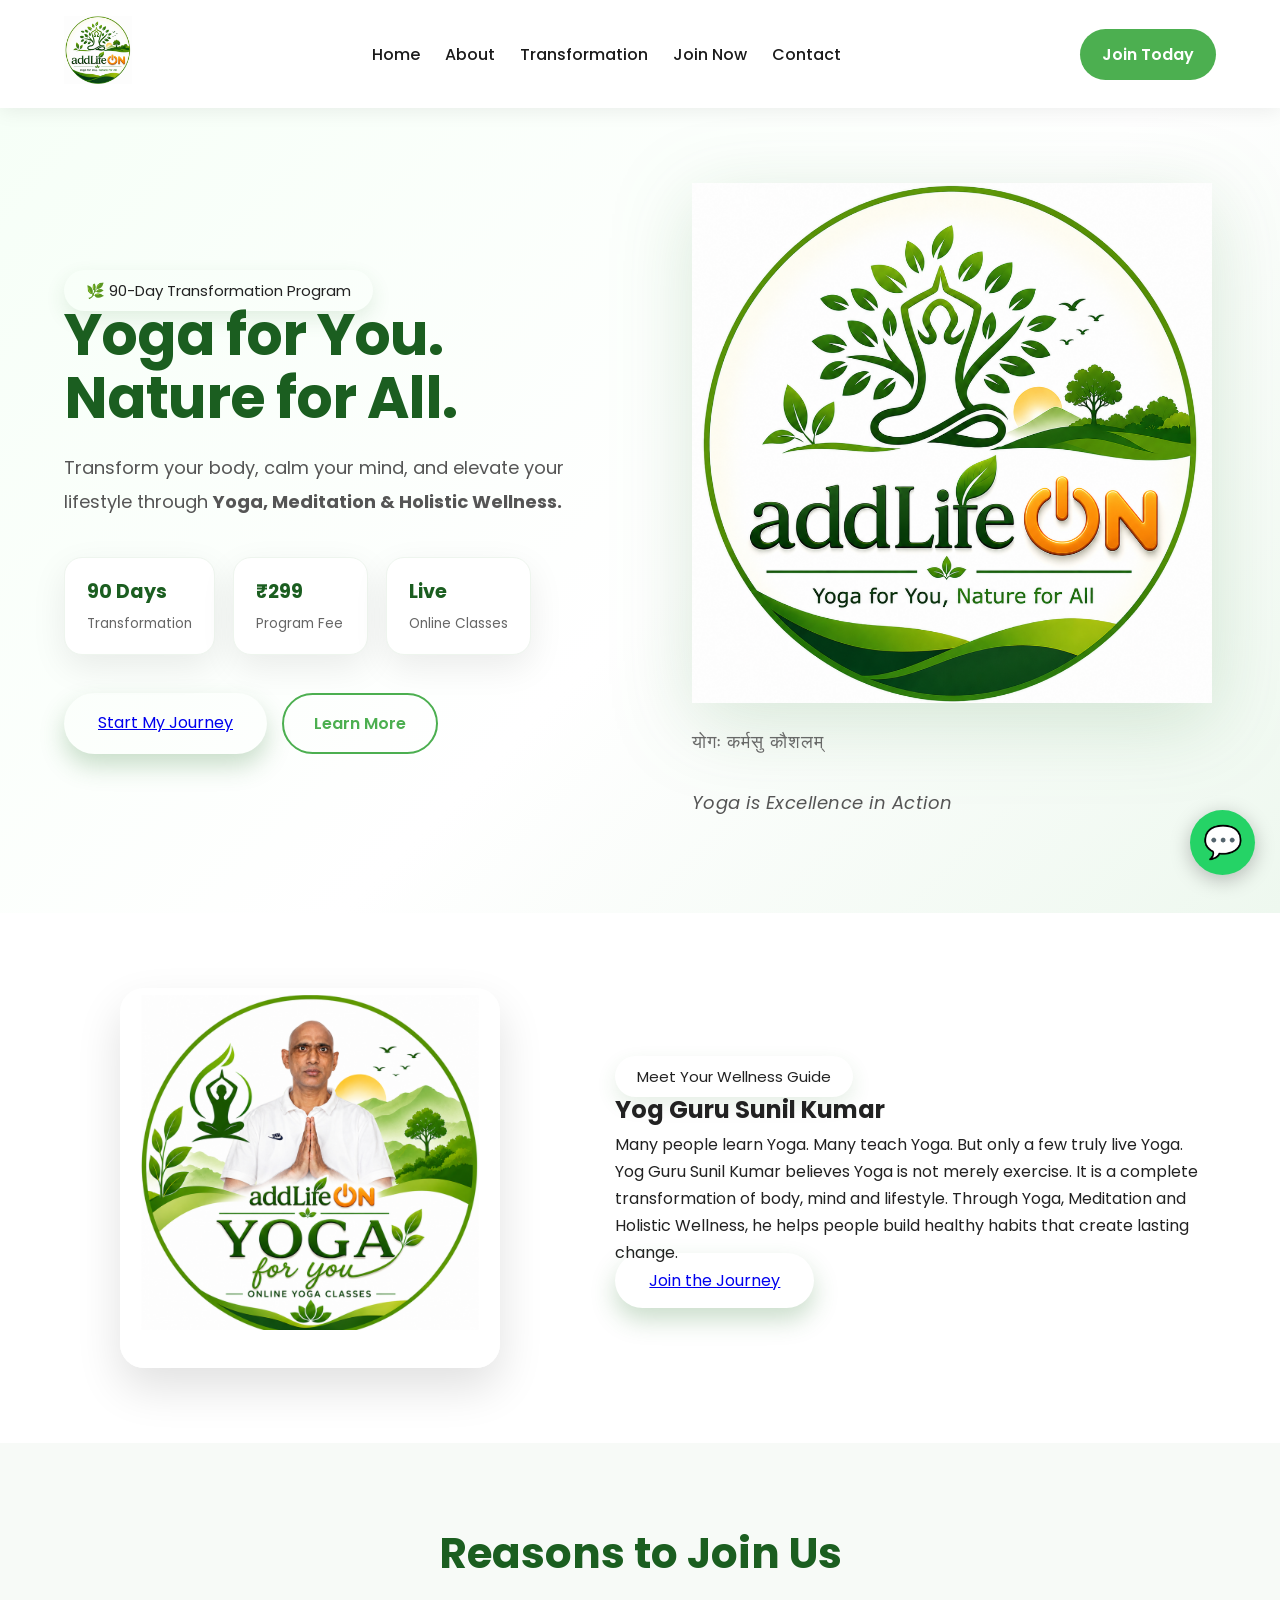
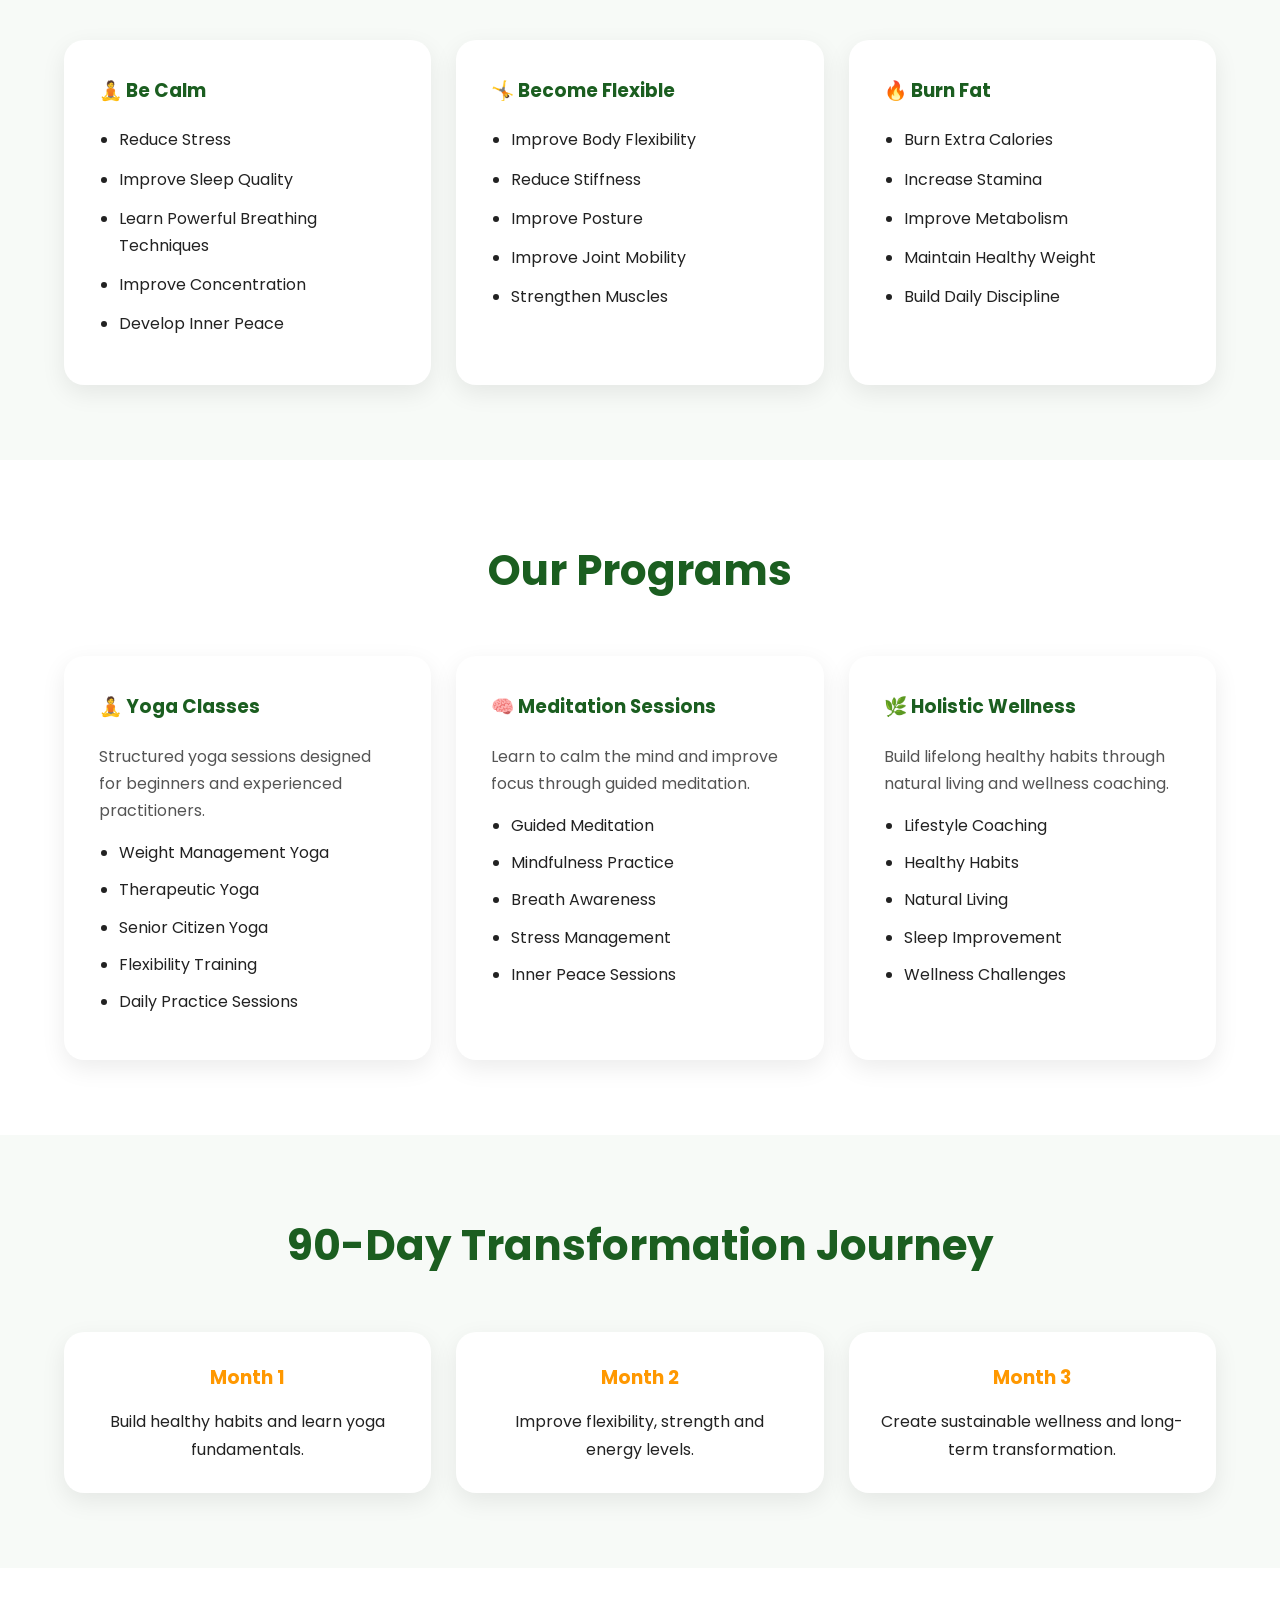
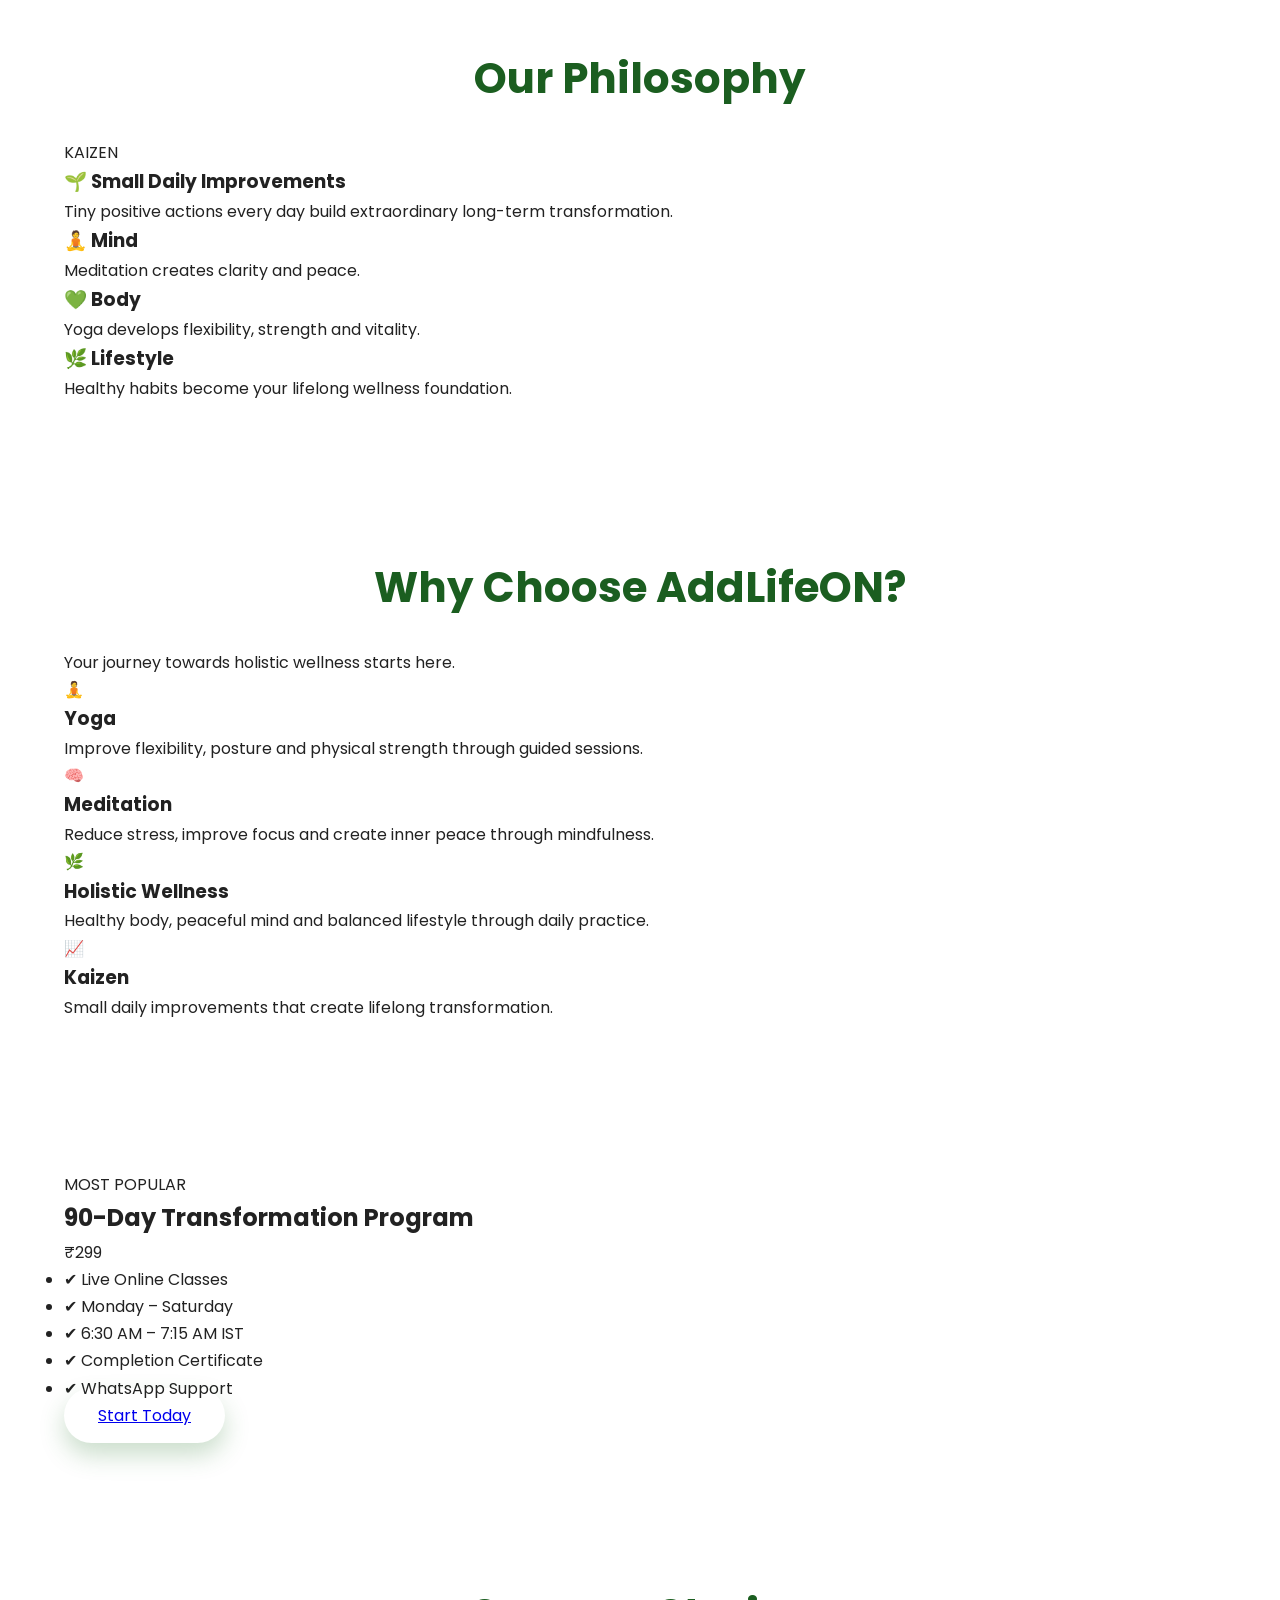
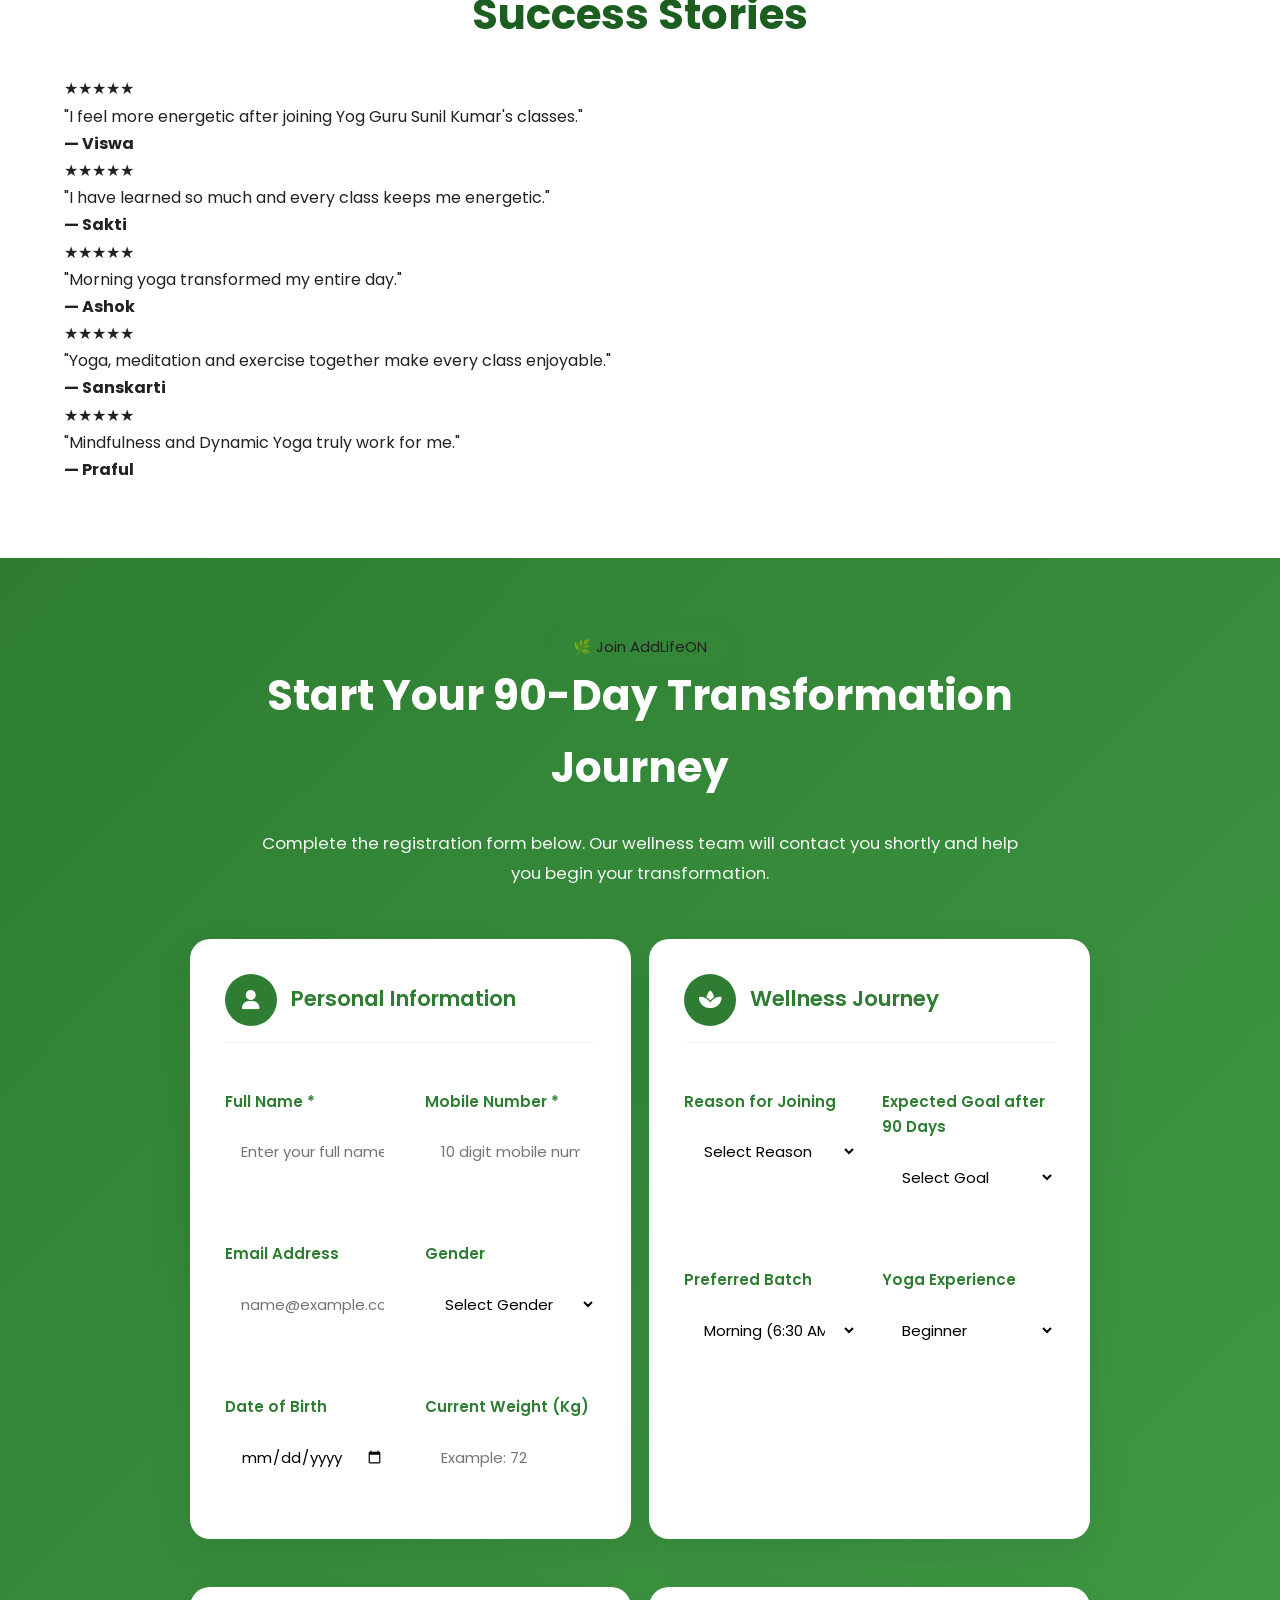
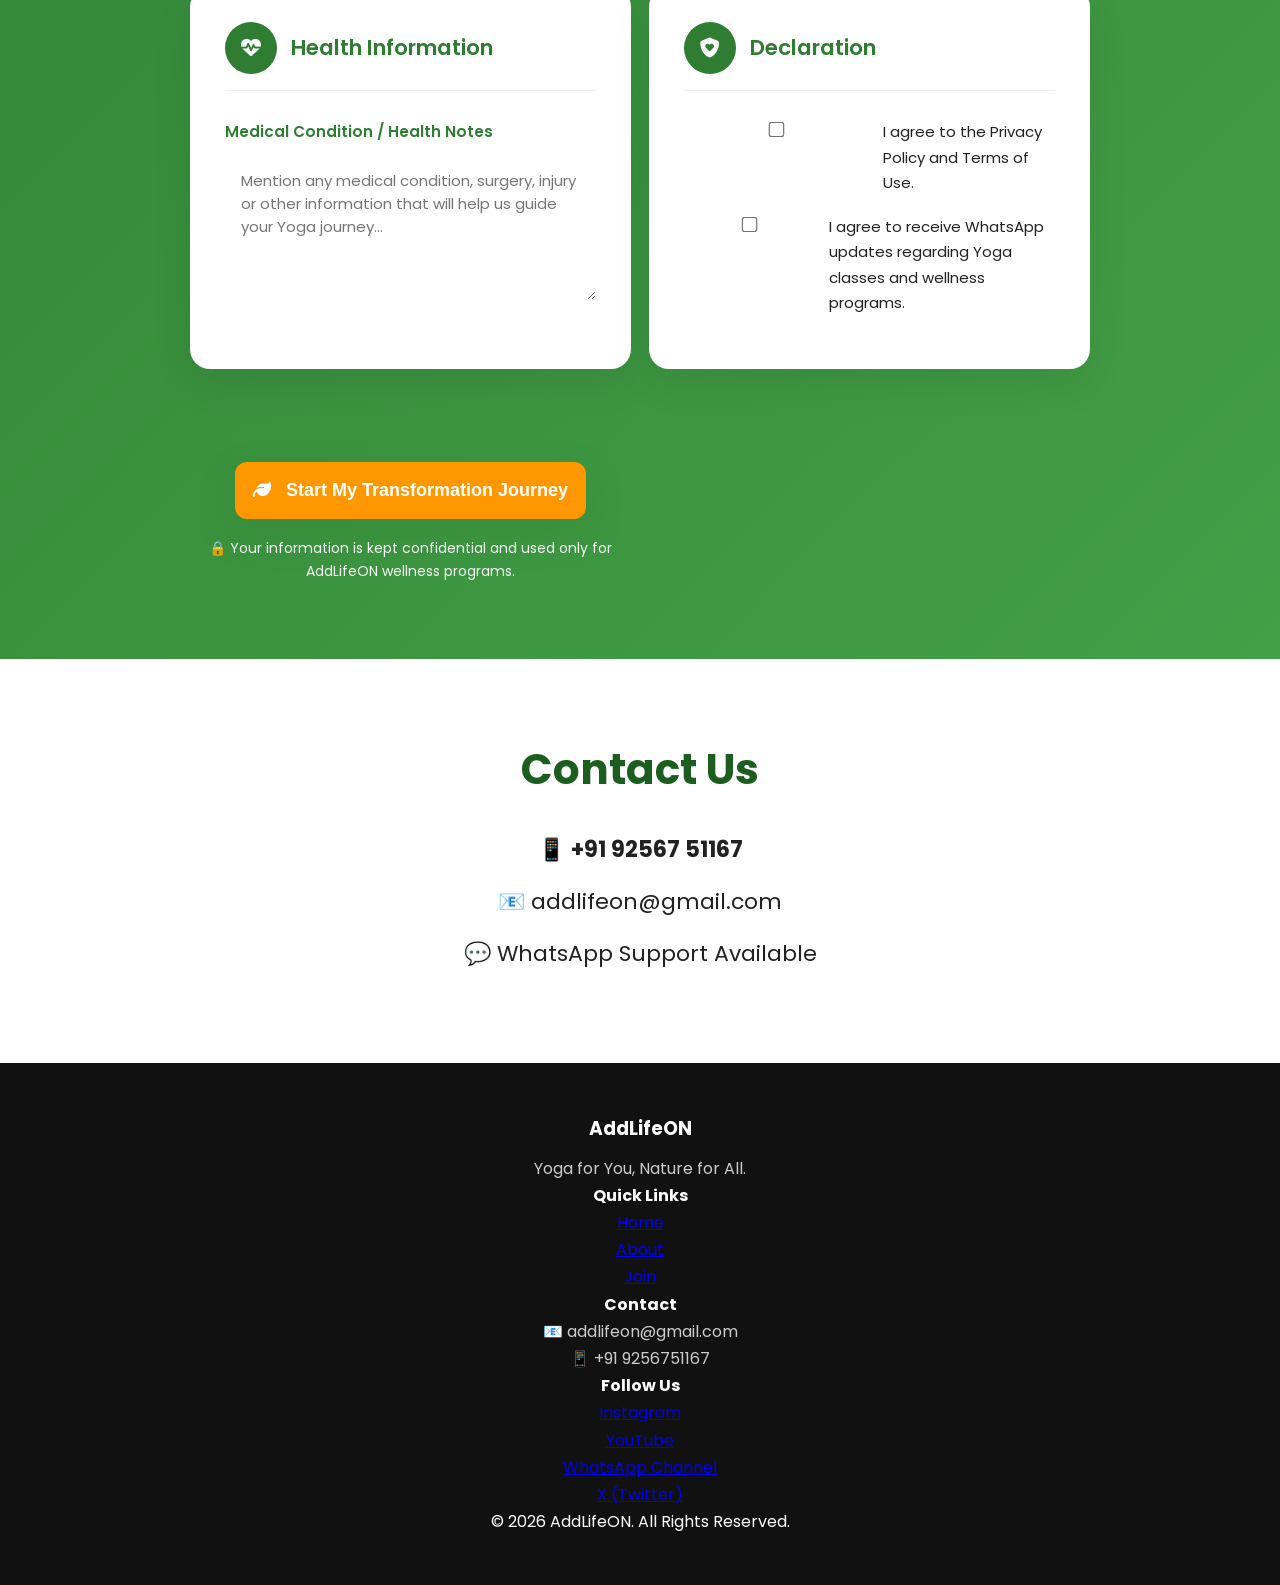
==== commit 362115ce: "Add files via upload" ====
--- a/index.html
+++ b/index.html
@@ -66,8 +66,6 @@
 </header>
 
 <!-- HERO -->
-
-<!-- HERO -->
 <section class="hero" id="home">
 
     <div class="container hero-grid">
@@ -123,10 +121,28 @@
 
         <div class="hero-image">
 
-            <img src="logo.png"
-                 alt="AddLifeON Logo">
+    <div class="hero-logo-card">
+
+        <div class="hero-glow"></div>
+
+        <img src="logo.png"
+             alt="AddLifeON Logo">
+
+        <div class="hero-quote">
+
+            <p class="hero-sanskrit">
+                योगः कर्मसु कौशलम्
+            </p>
+
+            <p class="hero-translation">
+                Yoga is Excellence in Action
+            </p>
 
         </div>
+
+    </div>
+
+</div>
 
     </div>
 
--- a/style.css
+++ b/style.css
@@ -1,984 +1,1205 @@
-/* ===========================
-   AddLifeON Premium Website
-   =========================== */
-
-*{
-    margin:0;
-    padding:0;
-    box-sizing:border-box;
-}
-
-html{
-    scroll-behavior:smooth;
-}
-
-body{
-    font-family:'Poppins',sans-serif;
-    color:#222;
-    background:#ffffff;
-    line-height:1.7;
-}
-
-.container{
-    width:90%;
-    max-width:1200px;
-    margin:auto;
-}
-
-/* ===========================
-   HEADER
-   =========================== */
-
-header{
-    position:sticky;
-    top:0;
-    z-index:999;
-    background:#ffffff;
-    box-shadow:0 2px 20px rgba(0,0,0,.08);
-}
-
-.nav-container{
-    display:flex;
-    justify-content:space-between;
-    align-items:center;
-    padding:12px 0;
-}
-
-.logo img{
-    height:80px;
-    width:auto;
-}
-
-nav{
-    display:flex;
-    gap:25px;
-}
-
-nav a{
-    text-decoration:none;
-    color:#1b1b1b;
-    font-weight:500;
-    transition:.3s;
-}
-
-nav a:hover{
-    color:#4caf50;
-}
-
-.join-btn{
-    background:#4caf50;
-    color:#fff;
-    text-decoration:none;
-    padding:12px 22px;
-    border-radius:50px;
-    font-weight:600;
-    transition:.3s;
-}
-
-.join-btn:hover{
-    background:#2e7d32;
-}
-
-/* ===========================
-   HERO
-   =========================== */
-
-.hero{
-    padding:80px 0;
-    background:linear-gradient(
-        135deg,
-        #f1fff1 0%,
-        #ffffff 100%
-    );
-}
-
-.hero-grid{
-    display:grid;
-    grid-template-columns:1.2fr 1fr;
-    gap:50px;
-    align-items:center;
-}
-
-.hero-badge{
-    display:inline-block;
-    background:#dff4df;
-    color:#2e7d32;
-    padding:10px 18px;
-    border-radius:50px;
-    font-weight:600;
-    margin-bottom:20px;
-}
-
-.hero h1{
-    font-size:58px;
-    line-height:1.1;
-    color:#1b5e20;
-    margin-bottom:25px;
-}
-
-.hero p{
-    font-size:18px;
-    margin-bottom:30px;
-    color:#555;
-}
-
-.hero-buttons{
-    display:flex;
-    gap:15px;
-    flex-wrap:wrap;
-}
-
-.primary-btn{
-    background:#4caf50;
-    color:white;
-    text-decoration:none;
-    padding:15px 30px;
-    border-radius:50px;
-    font-weight:600;
-}
-
-.primary-btn:hover{
-    background:#2e7d32;
-}
-
-.secondary-btn{
-    border:2px solid #4caf50;
-    color:#4caf50;
-    text-decoration:none;
-    padding:15px 30px;
-    border-radius:50px;
-    font-weight:600;
-}
-
-.secondary-btn:hover{
-    background:#4caf50;
-    color:white;
-}
-
-.hero-logo{
-    text-align:center;
-}
-
-.hero-logo img{
-    max-width:450px;
-    width:100%;
-    height:auto;
-    filter:drop-shadow(0 15px 35px rgba(0,0,0,.15));
-}
-
-/* ===========================
-   SECTIONS
-   =========================== */
-
-.section{
-    padding:90px 0;
-}
-
-.bg-light{
-    background:#f7faf7;
-}
-
-.section-title{
-    text-align:center;
-    font-size:42px;
-    color:#1b5e20;
-    margin-bottom:25px;
-}
-
-.section-text{
-    max-width:950px;
-    margin:auto;
-    text-align:center;
-    font-size:18px;
-    color:#555;
-}
-
-/* ===========================
-   BENEFITS
-   =========================== */
-
-.benefit-grid{
-    display:grid;
-    grid-template-columns:repeat(3,1fr);
-    gap:25px;
-    margin-top:50px;
-}
-
-.benefit-card{
-    background:white;
-    padding:35px;
-    border-radius:20px;
-    box-shadow:0 8px 25px rgba(0,0,0,.08);
-    transition:.3s;
-}
-
-.benefit-card:hover{
-    transform:translateY(-8px);
-}
-
-.benefit-card h3{
-    color:#1b5e20;
-    margin-bottom:20px;
-}
-
-.benefit-card ul{
-    padding-left:20px;
-}
-
-.benefit-card li{
-    margin-bottom:12px;
-}
-
-/* ===========================
-   PROGRAMS
-   =========================== */
-
-.program-grid{
-    display:grid;
-    grid-template-columns:repeat(3,1fr);
-    gap:25px;
-    margin-top:50px;
-}
-
-.program-card{
-    background:white;
-    padding:35px;
-    border-radius:20px;
-    box-shadow:0 8px 25px rgba(0,0,0,.08);
-}
-
-.program-card h3{
-    color:#1b5e20;
-    margin-bottom:20px;
-}
-
-.program-card p{
-    color:#555;
-    margin-bottom:15px;
-}
-
-.program-card ul{
-    padding-left:20px;
-}
-
-.program-card li{
-    margin-bottom:10px;
-}
-
-/* ===========================
-   JOURNEY
-   =========================== */
-
-.journey{
-    display:grid;
-    grid-template-columns:repeat(3,1fr);
-    gap:25px;
-    margin-top:50px;
-}
-
-.journey div{
-    background:white;
-    padding:30px;
-    border-radius:20px;
-    text-align:center;
-    box-shadow:0 8px 25px rgba(0,0,0,.08);
-}
-
-.journey h3{
-    color:#ff9800;
-    margin-bottom:15px;
-}
-
-/* ===========================
-   FOUNDER
-   =========================== */
-
-.founder-name{
-    text-align:center;
-    color:#4caf50;
-    font-size:30px;
-    margin-bottom:20px;
-}
-
-blockquote{
-    max-width:700px;
-    margin:40px auto;
-    text-align:center;
-    font-size:24px;
-    font-style:italic;
-    color:#1b5e20;
-}
-
-/* ===========================
-   FORM
-   =========================== */
-
-.form-section{
-    background:
-    linear-gradient(
-    135deg,
-    #1b5e20,
-    #2e7d32
-    );
-}
-
-.white{
-    color:white;
-}
-
-#joinForm{
-    max-width:900px;
-    margin:auto;
-    display:grid;
-    grid-template-columns:1fr 1fr;
-    gap:18px;
-}
-
-#joinForm input,
-#joinForm select,
-#joinForm textarea{
-    width:100%;
-    padding:16px;
-    border:none;
-    border-radius:12px;
-    font-size:15px;
-}
-
-#joinForm textarea{
-    grid-column:1 / 3;
-}
-
-#joinForm button{
-    grid-column:1 / 3;
-    padding:18px;
-    background:#ff9800;
-    color:white;
-    border:none;
-    border-radius:12px;
-    font-size:18px;
-    font-weight:600;
-    cursor:pointer;
-    transition:.3s;
-}
-
-#joinForm button:hover{
-    background:#f57c00;
-}
-
-/* ===========================
-   CONTACT
-   =========================== */
-
-.contact-box{
-    text-align:center;
-    font-size:22px;
-}
-
-.contact-box p{
-    margin-bottom:15px;
-}
-
-/* ===========================
-   FOOTER
-   =========================== */
-
-footer{
-    background:#111;
-    color:white;
-    text-align:center;
-    padding:50px 20px;
-}
-
-.footer-logo{
-    height:120px;
-    margin-bottom:15px;
-}
-
-footer h3{
-    margin-bottom:10px;
-}
-
-footer p{
-    color:#ccc;
-}
-
-/* ===========================
-   WHATSAPP
-   =========================== */
-
-.whatsapp-btn{
-    position:fixed;
-    bottom:25px;
-    right:25px;
-    width:65px;
-    height:65px;
-    border-radius:50%;
-    background:#25D366;
-    color:white;
-    text-decoration:none;
-    display:flex;
-    justify-content:center;
-    align-items:center;
-    font-size:32px;
-    box-shadow:0 5px 20px rgba(0,0,0,.25);
-    z-index:9999;
-}
-
-/* ===========================
-   MOBILE
-   =========================== */
-
-@media(max-width:992px){
-
-.hero-grid{
-    grid-template-columns:1fr;
-    text-align:center;
-}
-
-.hero h1{
-    font-size:42px;
-}
-
-.hero-buttons{
-    justify-content:center;
-}
-
-.program-grid,
-.benefit-grid,
-.journey{
-    grid-template-columns:1fr;
-}
-
-}
-
-@media(max-width:768px){
-
-.logo img{
-    height:60px;
-}
-
-nav{
-    display:none;
-}
-
-.join-btn{
-    display:none;
-}
-
-.section-title{
-    font-size:32px;
-}
-
-.hero{
-    padding:50px 0;
-}
-
-.hero h1{
-    font-size:34px;
-}
-
-.hero p{
-    font-size:16px;
-}
-
-#joinForm{
-    grid-template-columns:1fr;
-}
-
-#joinForm textarea,
-#joinForm button{
-    grid-column:auto;
-}
-
-.footer-logo{
-    height:90px;
-}
-
-.contact-box{
-    font-size:18px;
-}
-
-.whatsapp-btn{
-    width:55px;
-    height:55px;
-    font-size:26px;
-}
-
-}
-/* Scroll Animation */
-
-.benefit-card,
-.program-card,
-.journey div{
-
-    opacity:1;
-    transform:none;
-
-    transition:
-    all .8s ease;
-
-}
-
-.show{
-
-    opacity:1 !important;
-    transform:translateY(0px) !important;
-
-}
-.benefit-card,
-.program-card,
-.journey div{
-    opacity:1;
-    transform:none;
-}
-.input-group{
-    position:relative;
-    margin:18px 0;
-}
-
-.input-group i{
-    position:absolute;
-    left:20px;
-    top:50%;
-    transform:translateY(-50%);
-    color:#2E7D32;
-    font-size:18px;
-    z-index:5;
-}
-
-.input-group input,
-.input-group select{
-    width:100%;
-    height:58px;
-    padding-left:60px;
-    padding-right:18px;
-    border-radius:14px;
-    border:none;
-    outline:none;
-    font-size:17px;
-}
-
-.input-group textarea{
-    width:100%;
-    min-height:140px;
-    padding:18px 18px 18px 60px;
-    border-radius:14px;
-    border:none;
-    resize:vertical;
-}
-.form-row{
-
-display:grid;
-
-grid-template-columns:1fr 1fr;
-
-gap:20px;
-
-}
-
-@media(max-width:768px){
-
-.form-row{
-
-grid-template-columns:1fr;
-
-}
-
-}
-button{
-
-background:linear-gradient(90deg,#2E7D32,#66BB6A);
-
-color:white;
-
-font-size:22px;
-
-font-weight:bold;
-
-padding:20px;
-
-border:none;
-
-border-radius:60px;
-
-cursor:pointer;
-
-transition:.3s;
-
-}
-
-button:hover{
-
-transform:translateY(-3px);
-
-box-shadow:0 20px 40px rgba(0,0,0,.2);
-
-}
-.input-group{
-
-position:relative;
-
-margin:18px 0;
-
-}
-
-.input-group i{
-
-position:absolute;
-
-left:18px;
-
-top:50%;
-
-transform:translateY(-50%);
-
-color:#2E7D32;
-
-font-size:20px;
-
-}
-
-.input-group input,
-.input-group select{
-
-padding-left:55px;
-
-}
-
-.input-group textarea{
-
-padding-left:55px;
-
-padding-top:18px;
-
-}
-
-/* =====================================================
-   AddLifeON v2.1.1 Stable
-   Premium Join Form
-===================================================== */
-
-.form-section{
-    background:linear-gradient(135deg,#2e7d32,#43a047);
-    padding:90px 20px;
-}
-
-.join-header{
-    text-align:center;
-    max-width:760px;
-    margin:0 auto 50px;
-}
-
-.join-header .hero-badge{
-    margin-bottom:18px;
-}
-
-.join-subtitle{
-    color:#fff;
-    font-size:1.05rem;
-    line-height:1.8;
-    opacity:.95;
-}
-
-.premium-form{
-    max-width:1100px;
-    margin:auto;
-}
-
-.form-card{
-
-    background:#ffffff;
-
-    border-radius:20px;
-
-    padding:35px;
-
-    margin-bottom:30px;
-
-    box-shadow:0 15px 40px rgba(0,0,0,.08);
-
-    transition:.35s;
-
-}
-
-.form-card:hover{
-
-    transform:translateY(-4px);
-
-    box-shadow:0 25px 60px rgba(0,0,0,.12);
-
-}
-
-.card-title{
-
-    display:flex;
-
-    align-items:center;
-
-    gap:14px;
-
-    margin-bottom:28px;
-
-    padding-bottom:16px;
-
-    border-bottom:1px solid #eef3ef;
-
-}
-
-.card-title i{
-
-    width:52px;
-
-    height:52px;
-
-    border-radius:50%;
-
-    background:#2e7d32;
-
-    color:#fff;
-
-    display:flex;
-
-    align-items:center;
-
-    justify-content:center;
-
-    font-size:20px;
-
-}
-
-.card-title h3{
-
-    margin:0;
-
-    color:#2e7d32;
-
-    font-size:1.35rem;
-
-    font-weight:600;
-
-}
-
-.form-grid{
-
-    display:grid;
-
-    grid-template-columns:repeat(2,1fr);
-
-    gap:25px;
-
-}
-
-.input-group{
-
-    display:flex;
-
-    flex-direction:column;
-
-}
-
-.input-group label{
-
-    margin-bottom:8px;
-
-    font-weight:600;
-
-    color:#2e7d32;
-
-    font-size:.95rem;
-
-}
-
-.input-group input,
-
-.input-group select,
-
-.input-group textarea{
-
-    width:100%;
-
-    padding:15px 18px;
-
-    border:2px solid #dce8dd;
-
-    border-radius:12px;
-
-    font-size:15px;
-
-    font-family:'Poppins',sans-serif;
-
-    transition:.30s;
-
-    background:#fff;
-
-}
-
-.input-group textarea{
-
-    resize:vertical;
-
-    min-height:140px;
-
-}
-
-.input-group input:focus,
-
-.input-group select:focus,
-
-.input-group textarea:focus{
-
-    outline:none;
-
-    border-color:#2e7d32;
-
-    box-shadow:0 0 0 4px rgba(46,125,50,.12);
-
-}
-
-.full-width{
-
-    grid-column:1/-1;
-
-}
-
-.checkbox-row{
-
-    display:flex;
-
-    align-items:flex-start;
-
-    gap:14px;
-
-    margin-bottom:18px;
-
-    font-size:15px;
-
-    line-height:1.7;
-
-    cursor:pointer;
-
-}
-
-.checkbox-row input{
-
-    margin-top:4px;
-
-    transform:scale(1.2);
-
-}
-
-.submit-area{
-
-    text-align:center;
-
-    margin-top:45px;
-
-}
-
-.submit-btn{
-
-    background:linear-gradient(135deg,#2e7d32,#43a047);
-
-    color:#fff;
-
-    border:none;
-
-    padding:18px 42px;
-
-    border-radius:60px;
-
-    font-size:17px;
-
-    font-weight:600;
-
-    cursor:pointer;
-
-    transition:.35s;
-
-    box-shadow:0 15px 35px rgba(46,125,50,.28);
-
-}
-
-.submit-btn:hover{
-
-    transform:translateY(-3px);
-
-    box-shadow:0 22px 45px rgba(46,125,50,.35);
-
-}
-
-.submit-btn i{
-
-    margin-right:10px;
-
-}
-
-.secure-text{
-
-    margin-top:18px;
-
-    color:#ffffff;
-
-    font-size:14px;
-
-    opacity:.95;
-
-}
-
-/* ---------- Responsive ---------- */
-
-@media(max-width:992px){
-
-.form-grid{
-
-grid-template-columns:1fr;
-
-}
-
-.form-card{
-
-padding:28px;
-
-}
-
-}
-
-@media(max-width:768px){
-
-.form-section{
-
-padding:70px 18px;
-
-}
-
-.card-title{
-
-flex-direction:column;
-
-align-items:flex-start;
-
-}
-
-.card-title i{
-
-width:46px;
-
-height:46px;
-
-}
-
-.submit-btn{
-
-width:100%;
-
-padding:18px;
-
-}
-
-.join-subtitle{
-
-font-size:15px;
-
-}
-
-}+/* ===========================
+   AddLifeON Premium Website
+   =========================== */
+
+*{
+    margin:0;
+    padding:0;
+    box-sizing:border-box;
+}
+
+html{
+    scroll-behavior:smooth;
+}
+
+body{
+    font-family:'Poppins',sans-serif;
+    color:#222;
+    background:#ffffff;
+    line-height:1.7;
+}
+
+.container{
+    width:90%;
+    max-width:1200px;
+    margin:auto;
+}
+
+/* ===========================
+   HEADER
+   =========================== */
+
+header{
+    position:sticky;
+    top:0;
+    z-index:999;
+    background:#ffffff;
+    box-shadow:0 2px 20px rgba(0,0,0,.08);
+}
+
+.nav-container{
+    display:flex;
+    justify-content:space-between;
+    align-items:center;
+    padding:12px 0;
+}
+
+.logo img{
+    height:80px;
+    width:auto;
+}
+
+nav{
+    display:flex;
+    gap:25px;
+}
+
+nav a{
+    text-decoration:none;
+    color:#1b1b1b;
+    font-weight:500;
+    transition:.3s;
+}
+
+nav a:hover{
+    color:#4caf50;
+}
+
+.join-btn{
+    background:#4caf50;
+    color:#fff;
+    text-decoration:none;
+    padding:12px 22px;
+    border-radius:50px;
+    font-weight:600;
+    transition:.3s;
+}
+
+.join-btn:hover{
+    background:#2e7d32;
+}
+
+/* ===========================
+   HERO
+   =========================== */
+
+.hero{
+    padding:55px 0 45px;
+    min-height:calc(100vh - 95px);
+    display:flex;
+    align-items:center;
+    background:linear-gradient(
+        135deg,
+        #f6fff7 0%,
+        #ffffff 55%,
+        #eef8ef 100%
+    );
+}
+
+.hero-grid{
+    display:grid;
+    grid-template-columns:1.05fr .95fr;
+    gap:60px;
+    align-items:center;
+}
+@media(max-width:992px){
+
+.hero{
+
+min-height:auto;
+
+padding:60px 0;
+
+}
+
+.hero-grid{
+
+grid-template-columns:1fr;
+
+text-align:center;
+
+gap:35px;
+
+}
+
+.hero-image{
+
+order:-1;
+
+}
+
+.hero-image img{
+
+max-width:280px;
+
+}
+
+.hero-subtitle{
+
+margin:auto;
+
+}
+
+.hero-buttons{
+
+justify-content:center;
+
+}
+
+.hero-highlights{
+
+justify-content:center;
+
+}
+
+}
+.hero-image{
+
+display:flex;
+
+justify-content:center;
+
+align-items:center;
+
+}
+
+.hero-image img{
+
+width:100%;
+
+max-width:430px;
+
+height:auto;
+
+display:block;
+
+filter:drop-shadow(0 18px 40px rgba(46,125,50,.18));
+
+transition:.45s;
+
+}
+
+.hero-image img:hover{
+
+transform:scale(1.03);
+
+}
+.hero-badge{
+
+font-size:15px;
+
+padding:10px 22px;
+
+border-radius:50px;
+
+box-shadow:0 8px 20px rgba(46,125,50,.12);
+
+}
+
+.hero h1{
+
+font-size:3.6rem;
+
+line-height:1.08;
+
+font-weight:700;
+
+letter-spacing:-1px;
+
+margin-bottom:22px;
+
+color:#1B5E20;
+
+}
+.hero-highlights{
+
+display:flex;
+
+gap:18px;
+
+margin:38px 0;
+
+flex-wrap:wrap;
+
+}
+
+.highlight-card{
+
+background:#ffffff;
+
+padding:18px 22px;
+
+border-radius:18px;
+
+box-shadow:0 12px 35px rgba(0,0,0,.08);
+
+min-width:135px;
+
+transition:.35s;
+
+}
+
+.highlight-card:hover{
+
+transform:translateY(-6px);
+
+}
+.hero-subtitle{
+
+font-size:1.18rem;
+
+line-height:1.9;
+
+max-width:560px;
+
+color:#4f4f4f;
+
+margin-bottom:35px;
+
+}
+.hero p{
+    font-size:18px;
+    margin-bottom:30px;
+    color:#555;
+}
+
+.hero-buttons{
+    display:flex;
+    gap:15px;
+    flex-wrap:wrap;
+}
+
+.primary-btn{
+
+padding:16px 34px;
+
+border-radius:50px;
+
+font-size:16px;
+
+box-shadow:0 12px 25px rgba(46,125,50,.25);
+
+transition:.35s;
+
+}
+
+.primary-btn:hover{
+
+transform:translateY(-3px);
+
+}
+
+.secondary-btn{
+
+padding:16px 34px;
+
+border-radius:50px;
+
+}
+
+.secondary-btn{
+    border:2px solid #4caf50;
+    color:#4caf50;
+    text-decoration:none;
+    padding:15px 30px;
+    border-radius:50px;
+    font-weight:600;
+}
+
+.secondary-btn:hover{
+    background:#4caf50;
+    color:white;
+}
+
+.hero-logo{
+    text-align:center;
+}
+
+.hero-logo img{
+    max-width:450px;
+    width:100%;
+    height:auto;
+    filter:drop-shadow(0 15px 35px rgba(0,0,0,.15));
+}
+.hero-sanskrit{
+
+    margin-top:24px;
+
+    font-family:'Noto Serif Devanagari', serif;
+
+    font-size:28px;
+
+    font-weight:500;
+
+    color:#1B5E20;
+
+    letter-spacing:1px;
+
+    opacity:.88;
+
+}
+
+.hero-translation{
+
+    margin-top:8px;
+
+    font-size:15px;
+
+    color:#5f6b5f;
+
+    font-style:italic;
+
+    letter-spacing:.5px;
+
+}
+/* ===========================
+   SECTIONS
+   =========================== */
+
+.section{
+    padding:90px 0;
+}
+
+.bg-light{
+    background:#f7faf7;
+}
+
+.section-title{
+    text-align:center;
+    font-size:42px;
+    color:#1b5e20;
+    margin-bottom:25px;
+}
+
+.section-text{
+    max-width:950px;
+    margin:auto;
+    text-align:center;
+    font-size:18px;
+    color:#555;
+}
+
+/* ===========================
+   BENEFITS
+   =========================== */
+
+.benefit-grid{
+    display:grid;
+    grid-template-columns:repeat(3,1fr);
+    gap:25px;
+    margin-top:50px;
+}
+
+.benefit-card{
+    background:white;
+    padding:35px;
+    border-radius:20px;
+    box-shadow:0 8px 25px rgba(0,0,0,.08);
+    transition:.3s;
+}
+
+.benefit-card:hover{
+    transform:translateY(-8px);
+}
+
+.benefit-card h3{
+    color:#1b5e20;
+    margin-bottom:20px;
+}
+
+.benefit-card ul{
+    padding-left:20px;
+}
+
+.benefit-card li{
+    margin-bottom:12px;
+}
+
+/* ===========================
+   PROGRAMS
+   =========================== */
+
+.program-grid{
+    display:grid;
+    grid-template-columns:repeat(3,1fr);
+    gap:25px;
+    margin-top:50px;
+}
+
+.program-card{
+    background:white;
+    padding:35px;
+    border-radius:20px;
+    box-shadow:0 8px 25px rgba(0,0,0,.08);
+}
+
+.program-card h3{
+    color:#1b5e20;
+    margin-bottom:20px;
+}
+
+.program-card p{
+    color:#555;
+    margin-bottom:15px;
+}
+
+.program-card ul{
+    padding-left:20px;
+}
+
+.program-card li{
+    margin-bottom:10px;
+}
+
+/* ===========================
+   JOURNEY
+   =========================== */
+
+.journey{
+    display:grid;
+    grid-template-columns:repeat(3,1fr);
+    gap:25px;
+    margin-top:50px;
+}
+
+.journey div{
+    background:white;
+    padding:30px;
+    border-radius:20px;
+    text-align:center;
+    box-shadow:0 8px 25px rgba(0,0,0,.08);
+}
+
+.journey h3{
+    color:#ff9800;
+    margin-bottom:15px;
+}
+
+/* ===========================
+   FOUNDER
+   =========================== */
+
+.founder-name{
+    text-align:center;
+    color:#4caf50;
+    font-size:30px;
+    margin-bottom:20px;
+}
+
+blockquote{
+    max-width:700px;
+    margin:40px auto;
+    text-align:center;
+    font-size:24px;
+    font-style:italic;
+    color:#1b5e20;
+}
+
+/* ===========================
+   FORM
+   =========================== */
+
+.form-section{
+    background:
+    linear-gradient(
+    135deg,
+    #1b5e20,
+    #2e7d32
+    );
+}
+
+.white{
+    color:white;
+}
+
+#joinForm{
+    max-width:900px;
+    margin:auto;
+    display:grid;
+    grid-template-columns:1fr 1fr;
+    gap:18px;
+}
+
+#joinForm input,
+#joinForm select,
+#joinForm textarea{
+    width:100%;
+    padding:16px;
+    border:none;
+    border-radius:12px;
+    font-size:15px;
+}
+
+#joinForm textarea{
+    grid-column:1 / 3;
+}
+
+#joinForm button{
+    grid-column:1 / 3;
+    padding:18px;
+    background:#ff9800;
+    color:white;
+    border:none;
+    border-radius:12px;
+    font-size:18px;
+    font-weight:600;
+    cursor:pointer;
+    transition:.3s;
+}
+
+#joinForm button:hover{
+    background:#f57c00;
+}
+
+/* ===========================
+   CONTACT
+   =========================== */
+
+.contact-box{
+    text-align:center;
+    font-size:22px;
+}
+
+.contact-box p{
+    margin-bottom:15px;
+}
+
+/* ===========================
+   FOOTER
+   =========================== */
+
+footer{
+    background:#111;
+    color:white;
+    text-align:center;
+    padding:50px 20px;
+}
+
+.footer-logo{
+    height:120px;
+    margin-bottom:15px;
+}
+
+footer h3{
+    margin-bottom:10px;
+}
+
+footer p{
+    color:#ccc;
+}
+
+/* ===========================
+   WHATSAPP
+   =========================== */
+
+.whatsapp-btn{
+    position:fixed;
+    bottom:25px;
+    right:25px;
+    width:65px;
+    height:65px;
+    border-radius:50%;
+    background:#25D366;
+    color:white;
+    text-decoration:none;
+    display:flex;
+    justify-content:center;
+    align-items:center;
+    font-size:32px;
+    box-shadow:0 5px 20px rgba(0,0,0,.25);
+    z-index:9999;
+}
+
+/* ===========================
+   MOBILE
+   =========================== */
+
+@media(max-width:992px){
+
+.hero-grid{
+    grid-template-columns:1fr;
+    text-align:center;
+}
+
+.hero h1{
+    font-size:42px;
+}
+
+.hero-buttons{
+    justify-content:center;
+}
+
+.program-grid,
+.benefit-grid,
+.journey{
+    grid-template-columns:1fr;
+}
+
+}
+
+@media(max-width:768px){
+
+.logo img{
+    height:60px;
+}
+
+nav{
+    display:none;
+}
+
+.join-btn{
+    display:none;
+}
+
+.section-title{
+    font-size:32px;
+}
+
+.hero{
+    padding:50px 0;
+}
+
+.hero h1{
+    font-size:34px;
+}
+
+.hero p{
+    font-size:16px;
+}
+
+#joinForm{
+    grid-template-columns:1fr;
+}
+
+#joinForm textarea,
+#joinForm button{
+    grid-column:auto;
+}
+
+.footer-logo{
+    height:90px;
+}
+
+.contact-box{
+    font-size:18px;
+}
+
+.whatsapp-btn{
+    width:55px;
+    height:55px;
+    font-size:26px;
+}
+
+}
+/* Scroll Animation */
+
+.benefit-card,
+.program-card,
+.journey div{
+
+    opacity:1;
+    transform:none;
+
+    transition:
+    all .8s ease;
+
+}
+
+.show{
+
+    opacity:1 !important;
+    transform:translateY(0px) !important;
+
+}
+.benefit-card,
+.program-card,
+.journey div{
+    opacity:1;
+    transform:none;
+}
+.input-group{
+    position:relative;
+    margin:18px 0;
+}
+
+.input-group i{
+    position:absolute;
+    left:20px;
+    top:50%;
+    transform:translateY(-50%);
+    color:#2E7D32;
+    font-size:18px;
+    z-index:5;
+}
+
+.input-group input,
+.input-group select{
+    width:100%;
+    height:58px;
+    padding-left:60px;
+    padding-right:18px;
+    border-radius:14px;
+    border:none;
+    outline:none;
+    font-size:17px;
+}
+
+.input-group textarea{
+    width:100%;
+    min-height:140px;
+    padding:18px 18px 18px 60px;
+    border-radius:14px;
+    border:none;
+    resize:vertical;
+}
+.form-row{
+
+display:grid;
+
+grid-template-columns:1fr 1fr;
+
+gap:20px;
+
+}
+
+@media(max-width:768px){
+
+.form-row{
+
+grid-template-columns:1fr;
+
+}
+
+}
+button{
+
+background:linear-gradient(90deg,#2E7D32,#66BB6A);
+
+color:white;
+
+font-size:22px;
+
+font-weight:bold;
+
+padding:20px;
+
+border:none;
+
+border-radius:60px;
+
+cursor:pointer;
+
+transition:.3s;
+
+}
+
+button:hover{
+
+transform:translateY(-3px);
+
+box-shadow:0 20px 40px rgba(0,0,0,.2);
+
+}
+.input-group{
+
+position:relative;
+
+margin:18px 0;
+
+}
+
+.input-group i{
+
+position:absolute;
+
+left:18px;
+
+top:50%;
+
+transform:translateY(-50%);
+
+color:#2E7D32;
+
+font-size:20px;
+
+}
+
+.input-group input,
+.input-group select{
+
+padding-left:55px;
+
+}
+
+.input-group textarea{
+
+padding-left:55px;
+
+padding-top:18px;
+
+}
+
+/* =====================================================
+   AddLifeON v2.1.1 Stable
+   Premium Join Form
+===================================================== */
+
+.form-section{
+    background:linear-gradient(135deg,#2e7d32,#43a047);
+    padding:90px 20px;
+}
+
+.join-header{
+    text-align:center;
+    max-width:760px;
+    margin:0 auto 50px;
+}
+
+.join-header .hero-badge{
+    margin-bottom:18px;
+}
+
+.join-subtitle{
+    color:#fff;
+    font-size:1.05rem;
+    line-height:1.8;
+    opacity:.95;
+}
+
+.premium-form{
+    max-width:1100px;
+    margin:auto;
+}
+
+.form-card{
+
+    background:#ffffff;
+
+    border-radius:20px;
+
+    padding:35px;
+
+    margin-bottom:30px;
+
+    box-shadow:0 15px 40px rgba(0,0,0,.08);
+
+    transition:.35s;
+
+}
+
+.form-card:hover{
+
+    transform:translateY(-4px);
+
+    box-shadow:0 25px 60px rgba(0,0,0,.12);
+
+}
+
+.card-title{
+
+    display:flex;
+
+    align-items:center;
+
+    gap:14px;
+
+    margin-bottom:28px;
+
+    padding-bottom:16px;
+
+    border-bottom:1px solid #eef3ef;
+
+}
+
+.card-title i{
+
+    width:52px;
+
+    height:52px;
+
+    border-radius:50%;
+
+    background:#2e7d32;
+
+    color:#fff;
+
+    display:flex;
+
+    align-items:center;
+
+    justify-content:center;
+
+    font-size:20px;
+
+}
+
+.card-title h3{
+
+    margin:0;
+
+    color:#2e7d32;
+
+    font-size:1.35rem;
+
+    font-weight:600;
+
+}
+
+.form-grid{
+
+    display:grid;
+
+    grid-template-columns:repeat(2,1fr);
+
+    gap:25px;
+
+}
+
+.input-group{
+
+    display:flex;
+
+    flex-direction:column;
+
+}
+
+.input-group label{
+
+    margin-bottom:8px;
+
+    font-weight:600;
+
+    color:#2e7d32;
+
+    font-size:.95rem;
+
+}
+
+.input-group input,
+
+.input-group select,
+
+.input-group textarea{
+
+    width:100%;
+
+    padding:15px 18px;
+
+    border:2px solid #dce8dd;
+
+    border-radius:12px;
+
+    font-size:15px;
+
+    font-family:'Poppins',sans-serif;
+
+    transition:.30s;
+
+    background:#fff;
+
+}
+
+.input-group textarea{
+
+    resize:vertical;
+
+    min-height:140px;
+
+}
+
+.input-group input:focus,
+
+.input-group select:focus,
+
+.input-group textarea:focus{
+
+    outline:none;
+
+    border-color:#2e7d32;
+
+    box-shadow:0 0 0 4px rgba(46,125,50,.12);
+
+}
+
+.full-width{
+
+    grid-column:1/-1;
+
+}
+
+.checkbox-row{
+
+    display:flex;
+
+    align-items:flex-start;
+
+    gap:14px;
+
+    margin-bottom:18px;
+
+    font-size:15px;
+
+    line-height:1.7;
+
+    cursor:pointer;
+
+}
+
+.checkbox-row input{
+
+    margin-top:4px;
+
+    transform:scale(1.2);
+
+}
+
+.submit-area{
+
+    text-align:center;
+
+    margin-top:45px;
+
+}
+
+.submit-btn{
+
+    background:linear-gradient(135deg,#2e7d32,#43a047);
+
+    color:#fff;
+
+    border:none;
+
+    padding:18px 42px;
+
+    border-radius:60px;
+
+    font-size:17px;
+
+    font-weight:600;
+
+    cursor:pointer;
+
+    transition:.35s;
+
+    box-shadow:0 15px 35px rgba(46,125,50,.28);
+
+}
+
+.submit-btn:hover{
+
+    transform:translateY(-3px);
+
+    box-shadow:0 22px 45px rgba(46,125,50,.35);
+
+}
+
+.submit-btn i{
+
+    margin-right:10px;
+
+}
+
+.secure-text{
+
+    margin-top:18px;
+
+    color:#ffffff;
+
+    font-size:14px;
+
+    opacity:.95;
+
+}
+
+/* ---------- Responsive ---------- */
+
+@media(max-width:992px){
+
+.form-grid{
+
+grid-template-columns:1fr;
+
+}
+
+.form-card{
+
+padding:28px;
+
+}
+
+}
+
+@media(max-width:768px){
+
+.form-section{
+
+padding:70px 18px;
+
+}
+
+.card-title{
+
+flex-direction:column;
+
+align-items:flex-start;
+
+}
+
+.card-title i{
+
+width:46px;
+
+height:46px;
+
+}
+
+.submit-btn{
+
+width:100%;
+
+padding:18px;
+
+}
+
+.join-subtitle{
+
+font-size:15px;
+
+}
+
+}
+
+/* =====================================================
+   AddLifeON v2.1.2 UI Polish Overrides
+===================================================== */
+.hero{padding:60px 0 50px;}
+.hero-grid{align-items:center;gap:40px;}
+.hero-content{max-width:520px;}
+.hero-image{display:flex;justify-content:center;align-items:center;}
+.hero-image img{width:100%;max-width:520px;height:auto;display:block;}
+.founder-section{padding:70px 0;}
+.founder-grid{display:grid;grid-template-columns:.9fr 1.1fr;gap:60px;align-items:center;}
+.founder-image{display:flex;justify-content:center;}
+.founder-image img{width:100%;max-width:380px;height:auto;display:block;border-radius:24px;box-shadow:0 20px 45px rgba(0,0,0,.12);}
+.section{padding:75px 0;}
+.nav-container{padding:16px 0;}
+.logo img{height:68px;}
+@media(max-width:992px){
+.hero-grid,.founder-grid{grid-template-columns:1fr;text-align:center;}
+.hero-content{max-width:100%;}
+.hero-image img{max-width:360px;}
+.founder-image img{max-width:320px;}
+}
+
+
+/* ===== Phase 1 Hero Polish Final Tweaks ===== */
+.hero-content{max-width:560px}
+.hero-buttons{margin-top:10px}
+.highlight-card{border:1px solid #eef5ee}
+.highlight-card strong{display:block;font-size:1.2rem;color:#1B5E20}
+.highlight-card span{font-size:.85rem;color:#666}
+.hero-image img{animation:heroFloat 5s ease-in-out infinite}
+@keyframes heroFloat{
+0%,100%{transform:translateY(0)}
+50%{transform:translateY(-8px)}
+}
